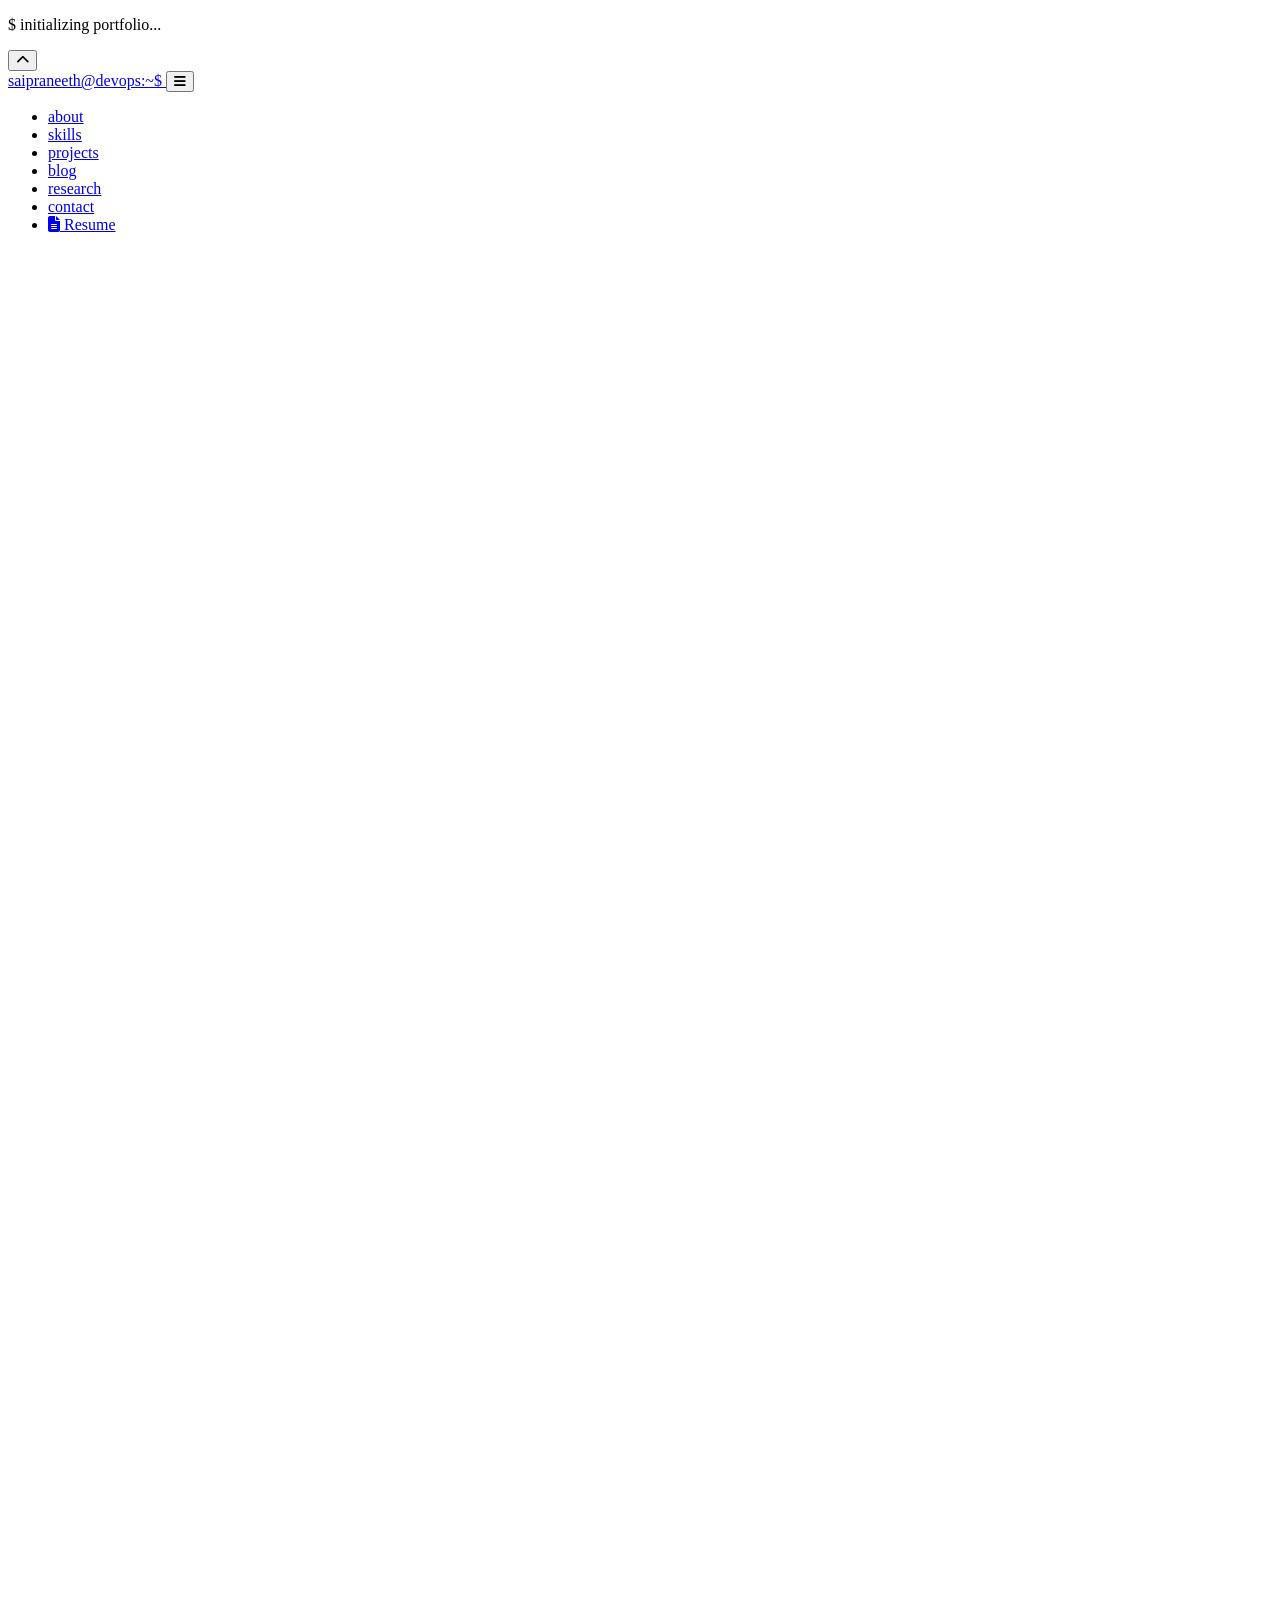
==== index.html @ e26d29f3 "Update resume link in index.html" ====
<!DOCTYPE html>
<html lang="en">
<head>
  <meta charset="UTF-8" />
  <meta name="viewport" content="width=device-width, initial-scale=1" />
  <title>Sai Praneeth Bhattu | DevOps &amp; Cloud Engineer</title>
  <meta name="description" content="Portfolio of Sai Praneeth Bhattu - DevOps Engineer & Cloud Practitioner. AWS, Kubernetes, Jenkins, Docker, Terraform and more." />
  <link rel="canonical" href="https://saipraneethbhattu.me/" />
  <meta property="og:title"       content="Sai Praneeth Bhattu - DevOps &amp; Cloud Engineer" />
  <meta property="og:description" content="CI/CD pipelines, cloud-native infrastructure, AWS, Kubernetes, Terraform and more." />
  <meta property="og:type"        content="website" />
  <meta property="og:url"         content="https://saipraneethbhattu.me/" />
  <script type="application/ld+json">
  {"@context":"https://schema.org","@type":"Person","name":"Sai Praneeth Bhattu","jobTitle":"DevOps & Cloud Engineer","url":"https://saipraneethbhattu.me/","sameAs":["https://github.com/Bhattu-Sai-Praneeth","https://www.linkedin.com/in/saipraneethbhattu","https://saipraneethbhattu.hashnode.dev/"]}
  </script>
  <link href="https://fonts.googleapis.com/css2?family=JetBrains+Mono:wght@300;400;500;700&family=Outfit:wght@300;400;500;600;700&display=swap" rel="stylesheet" />
  <link rel="stylesheet" href="https://cdnjs.cloudflare.com/ajax/libs/font-awesome/6.5.2/css/all.min.css" crossorigin="anonymous" />
  <link href="https://unpkg.com/aos@2.3.1/dist/aos.css" rel="stylesheet" />
  <link rel="stylesheet" href="styles.css" />
  <link rel="icon" type="image/x-icon" href="favicon.ico" />
</head>
<body>

  <div id="cursor-glow"></div>

  <div id="preloader" aria-hidden="true">
    <p class="pre-logo">$ initializing portfolio...</p>
    <div class="pre-bar"></div>
  </div>

  <button id="backToTop" aria-label="Back to top"><i class="fa-solid fa-chevron-up"></i></button>

  <!-- ═══════════════ NAV ═══════════════ -->
  <nav class="nav" id="navbar">
    <a href="#home" class="brand">
      <span class="brand-dot"></span>saipraneeth@devops:~$
    </a>
    <button class="nav-toggle" id="navToggle" aria-label="Toggle menu">
      <i class="fa-solid fa-bars"></i>
    </button>
    <ul class="nav-links" id="navLinks">
      <li><a href="#about"    class="nav-link">about</a></li>
      <li><a href="#skills"   class="nav-link">skills</a></li>
      <li><a href="#projects" class="nav-link">projects</a></li>
      <li><a href="#blog"     class="nav-link">blog</a></li>
      <li><a href="#research" class="nav-link">research</a></li>
      <li><a href="#contact"  class="nav-link">contact</a></li>
      <li>
        <a class="btn btn-nav"
           href="https://bhattu-sai-praneeth.github.io/Sai-Praneeth-Bhattu-Portfolio/Sai%20Praneeth%20Resume.pdf"
           target="_blank" rel="noopener">
          <i class="fa-solid fa-file-lines"></i> Resume
        </a>
      </li>
    </ul>
  </nav>

  <!-- ═══════════════ HERO ═══════════════ -->
  <header class="hero" id="home">
    <div class="hero-content" data-aos="fade-up">
      <p class="hero-eyebrow">whoami - DevOps &amp; Cloud Engineer</p>
      <h1 class="hero-name">Sai Praneeth<br><span>Bhattu</span></h1>
      <p class="hero-role"><span id="typedRole"></span><span class="cursor">|</span></p>
      <p class="hero-desc">
        Technology enthusiast focused on building resilient CI/CD pipelines, containerized
        infrastructure, and cloud-native solutions on AWS. Bridging development and operations
        through automation, security, and observability.
      </p>
      <div class="hero-cta">
        <a class="btn btn-primary" href="#projects"><i class="fa-solid fa-diagram-project"></i> View Projects</a>
        <a class="btn btn-outline" href="https://github.com/Bhattu-Sai-Praneeth" target="_blank" rel="noopener"><i class="fa-brands fa-github"></i> GitHub</a>
        <a class="btn btn-outline" href="https://www.linkedin.com/in/saipraneethbhattu" target="_blank" rel="noopener"><i class="fa-brands fa-linkedin"></i> LinkedIn</a>
        <a class="btn btn-ghost"   href="https://saipraneethbhattu.hashnode.dev/" target="_blank" rel="noopener"><i class="fa-solid fa-rss"></i> Blog</a>
        <a class="btn btn-ghost"   href="https://bhattu-sai-praneeth.github.io/Portfolio/Sai%20Praneeth%20Resume.pdf" target="_blank" rel="noopener"><i class="fa-solid fa-file-pdf"></i> View CV</a>
      </div>
      <div class="hero-stats">
        <div class="stat"><div class="stat-num">20+</div><div class="stat-label">DevOps Tools</div></div>
        <div class="stat"><div class="stat-num">10+</div><div class="stat-label">AWS Services</div></div>
        <div class="stat"><div class="stat-num">6+</div><div class="stat-label">Projects</div></div>
        <div class="stat"><div class="stat-num">1</div><div class="stat-label">Research Paper</div></div>
      </div>
    </div>

    <!-- Pipeline Visual -->
    <div class="hero-pipeline" data-aos="fade-left" data-aos-delay="400">
      <div class="pipe-stage"><div class="pipe-dot green"></div><div class="pipe-info"><div class="pipe-name">Code &amp; Build</div><div class="pipe-status">Git push → Maven build</div></div><span class="pipe-check"><i class="fa-solid fa-check"></i></span></div>
      <div class="pipe-stage"><div class="pipe-dot cyan"></div><div class="pipe-info"><div class="pipe-name">Code Quality</div><div class="pipe-status">SonarQube + OWASP</div></div><span class="pipe-check"><i class="fa-solid fa-check"></i></span></div>
      <div class="pipe-stage"><div class="pipe-dot cyan"></div><div class="pipe-info"><div class="pipe-name">Containerize</div><div class="pipe-status">Docker build + Trivy scan</div></div><span class="pipe-check"><i class="fa-solid fa-check"></i></span></div>
      <div class="pipe-stage"><div class="pipe-dot orange"></div><div class="pipe-info"><div class="pipe-name">Artifact Registry</div><div class="pipe-status">Nexus Repository</div></div><span class="pipe-check"><i class="fa-solid fa-check"></i></span></div>
      <div class="pipe-stage"><div class="pipe-dot yellow"></div><div class="pipe-info"><div class="pipe-name">Deploy</div><div class="pipe-status">Kubernetes + ArgoCD</div></div><span class="pipe-check"><i class="fa-solid fa-check"></i></span></div>
      <div class="pipe-stage"><div class="pipe-dot blue"></div><div class="pipe-info"><div class="pipe-name">Monitor</div><div class="pipe-status">Prometheus + Grafana</div></div><span class="pipe-check"><i class="fa-solid fa-check"></i></span></div>
    </div>
  </header>

  <main>

    <!-- ═══════════════ ABOUT ═══════════════ -->
    <section id="about" class="section">
      <div class="container">
        <p class="section-label" data-aos="fade-up">about</p>
        <h2 class="section-title" data-aos="fade-up">About Me</h2>
        <div class="terminal-block" data-aos="fade-up">
          <div class="term-line"><span class="prompt">$ </span><span class="cmd">cat about.txt</span></div>
          <div class="term-line">&nbsp;</div>
          <div class="term-line"><span class="out">Name    :</span> Sai Praneeth Bhattu</div>
          <div class="term-line"><span class="out">Location:</span> Usa, Michigan</div>
          <div class="term-line"><span class="out">Focus   :</span> CI/CD Pipelines · Container Orchestration · IaC · Cloud Architecture</div>
          <div class="term-line">&nbsp;</div>
          <div class="term-line"><span class="comment"># Passionate about automating everything from code to deployment,</span></div>
          <div class="term-line"><span class="comment"># securing pipelines with DevSecOps practices, and building</span></div>
          <div class="term-line"><span class="comment"># scalable cloud-native infrastructure on AWS.</span></div>
        </div>
        <div class="about-grid">
          <article class="about-card" data-aos="fade-right" data-aos-delay="100">
            <div class="card-icon"><i class="fa-solid fa-graduation-cap"></i></div>
            <h3>Education</h3>
            <ul>
              <li><strong>University of Michigan</strong> - Masters in CIS, 2026–2028, GPA 4.0</li>
              <li><strong>CMR Engineering College</strong> - B.Tech CSE (AIML), 2021–2025, CGPA 7.5</li>
\              <li><strong>AECS-2 CBSE</strong> - SSC, 2007–2019, CGPA 7.3</li>
            </ul>
          </article>
          <article class="about-card" data-aos="fade-up" data-aos-delay="200">
            <div class="card-icon"><i class="fa-solid fa-certificate"></i></div>
            <h3>Certifications &amp; Achievements</h3>
            <ul>
              <li>AWS AIML &amp; Cloud Computing Certification</li>
              <li>Web Development Internship - Code Clause</li>
              <li>IIT Bombay: Computer Fundamentals &amp; C Programming</li>
              <li>Udemy: Web Dev Bootcamp &amp; Python Bootcamp</li>
              <li>TCS iON Career Edge - Young Professional</li>
              <li>Research Paper at ICCACIT 2025</li>
            </ul>
          </article>
          <article class="about-card" data-aos="fade-left" data-aos-delay="300">
            <div class="card-icon"><i class="fa-solid fa-cloud"></i></div>
            <h3>Areas of Expertise</h3>
            <ul>
              <li>CI/CD Pipeline Design &amp; Implementation</li>
              <li>Container Orchestration (Docker, Kubernetes)</li>
              <li>Infrastructure as Code (Terraform, Ansible)</li>
              <li>AWS Cloud Services &amp; Architecture</li>
              <li>Monitoring &amp; Observability (Prometheus, Grafana)</li>
            </ul>
          </article>
        </div>
      </div>
    </section>

    <!-- ═══════════════ SKILLS ═══════════════ -->
    <section id="skills" class="section skills-section-bg">
      <div class="container">
        <p class="section-label" data-aos="fade-up">skills</p>
        <h2 class="section-title" data-aos="fade-up">Skills &amp; Tools</h2>
        <div class="skills-section">

          <!-- DevOps & CI/CD -->
          <div class="skill-group" data-aos="fade-up">
            <p class="skill-group-title">DevOps &amp; CI/CD Tools</p>
            <div class="skills-grid">
              <span class="skill-badge">
                <img class="skill-logo" src="https://cdn.jsdelivr.net/gh/devicons/devicon@latest/icons/linux/linux-original.svg" alt="Linux" loading="lazy"/>Linux
              </span>
              <span class="skill-badge">
                <img class="skill-logo" src="https://cdn.jsdelivr.net/gh/devicons/devicon@latest/icons/git/git-original.svg" alt="Git" loading="lazy"/>Git
              </span>
              <span class="skill-badge">
                <img class="skill-logo invert-logo" src="https://cdn.jsdelivr.net/gh/devicons/devicon@latest/icons/github/github-original.svg" alt="GitHub" loading="lazy"/>GitHub
              </span>
              <span class="skill-badge">
                <img class="skill-logo" src="https://cdn.jsdelivr.net/gh/devicons/devicon@latest/icons/maven/maven-original.svg" alt="Maven" loading="lazy"/>Maven
              </span>
              <span class="skill-badge">
                <img class="skill-logo" src="https://cdn.jsdelivr.net/gh/devicons/devicon@latest/icons/sonarqube/sonarqube-original.svg" alt="SonarQube" loading="lazy"/>SonarQube
              </span>
              <span class="skill-badge">
                <img class="skill-logo" src="data:image/svg+xml,%3Csvg%20xmlns%3D%22http%3A//www.w3.org/2000/svg%22%20viewBox%3D%220%200%2080%2080%22%3E%3Crect%20width%3D%2280%22%20height%3D%2280%22%20rx%3D%228%22%20fill%3D%22%23F00020%22%20opacity%3D%22.15%22/%3E%3Cpath%20d%3D%22M40%2012%20L64%2024%20L64%2046%20Q64%2062%2040%2070%20Q16%2062%2016%2046%20L16%2024%20Z%22%20fill%3D%22none%22%20stroke%3D%22%23F00020%22%20stroke-width%3D%224%22/%3E%3Ctext%20x%3D%2240%22%20y%3D%2252%22%20text-anchor%3D%22middle%22%20font-size%3D%2226%22%20font-family%3D%22monospace%22%20font-weight%3D%22bold%22%20fill%3D%22%23F00020%22%3EO%3C/text%3E%3C/svg%3E" alt="OWASP" loading="lazy"/>OWASP
              </span>
              <span class="skill-badge">
                <img class="skill-logo" src="https://cdn.jsdelivr.net/gh/devicons/devicon@latest/icons/jenkins/jenkins-original.svg" alt="Jenkins" loading="lazy"/>Jenkins
              </span>
              <span class="skill-badge">
                <img class="skill-logo" src="https://cdn.jsdelivr.net/gh/devicons/devicon@latest/icons/tomcat/tomcat-original.svg" alt="Tomcat" loading="lazy"/>Apache Tomcat
              </span>
              <span class="skill-badge">
                <img class="skill-logo" src="https://cdn.jsdelivr.net/gh/devicons/devicon@latest/icons/ansible/ansible-original.svg" alt="Ansible" loading="lazy"/>Ansible
              </span>
              <span class="skill-badge">
                <img class="skill-logo" src="data:image/svg+xml,%3Csvg%20xmlns%3D%22http%3A//www.w3.org/2000/svg%22%20viewBox%3D%220%200%2080%2080%22%3E%3Crect%20width%3D%2280%22%20height%3D%2280%22%20rx%3D%228%22%20fill%3D%22%2300c8ff%22%20opacity%3D%22.12%22/%3E%3Crect%20x%3D%2218%22%20y%3D%2238%22%20width%3D%2244%22%20height%3D%2226%22%20rx%3D%223%22%20fill%3D%22none%22%20stroke%3D%22%2300c8ff%22%20stroke-width%3D%223.5%22/%3E%3Cpolyline%20points%3D%2218%2C38%2040%2C24%2062%2C38%22%20fill%3D%22none%22%20stroke%3D%22%2300c8ff%22%20stroke-width%3D%223.5%22%20stroke-linejoin%3D%22round%22/%3E%3Cline%20x1%3D%2240%22%20y1%3D%2224%22%20x2%3D%2240%22%20y2%3D%2264%22%20stroke%3D%22%2300c8ff%22%20stroke-width%3D%222.5%22/%3E%3Cline%20x1%3D%2218%22%20y1%3D%2251%22%20x2%3D%2262%22%20y2%3D%2251%22%20stroke%3D%22%2300c8ff%22%20stroke-width%3D%222%22/%3E%3C/svg%3E" alt="Nexus" loading="lazy" style="filter:brightness(5) saturate(0)"/>Nexus Repository
              </span>
              <span class="skill-badge">
                <img class="skill-logo" src="https://cdn.jsdelivr.net/gh/devicons/devicon@latest/icons/docker/docker-original.svg" alt="Docker" loading="lazy"/>Docker
              </span>
              <span class="skill-badge">
                <img class="skill-logo" src="data:image/svg+xml,%3Csvg%20xmlns%3D%22http%3A//www.w3.org/2000/svg%22%20viewBox%3D%220%200%2080%2080%22%3E%3Crect%20width%3D%2280%22%20height%3D%2280%22%20rx%3D%228%22%20fill%3D%22%231D63ED%22%20opacity%3D%22.15%22/%3E%3Cpath%20d%3D%22M40%2014%20L62%2024%20L62%2044%20Q62%2060%2040%2068%20Q18%2060%2018%2044%20L18%2024%20Z%22%20fill%3D%22none%22%20stroke%3D%22%231D63ED%22%20stroke-width%3D%223.5%22/%3E%3Cline%20x1%3D%2230%22%20y1%3D%2236%22%20x2%3D%2250%22%20y2%3D%2236%22%20stroke%3D%22%231D63ED%22%20stroke-width%3D%222.5%22/%3E%3Cline%20x1%3D%2230%22%20y1%3D%2243%22%20x2%3D%2250%22%20y2%3D%2243%22%20stroke%3D%22%231D63ED%22%20stroke-width%3D%222.5%22/%3E%3Cline%20x1%3D%2230%22%20y1%3D%2250%22%20x2%3D%2244%22%20y2%3D%2250%22%20stroke%3D%22%231D63ED%22%20stroke-width%3D%222.5%22/%3E%3Ccircle%20cx%3D%2252%22%20cy%3D%2250%22%20r%3D%225%22%20fill%3D%22none%22%20stroke%3D%22%231D63ED%22%20stroke-width%3D%222.5%22/%3E%3Cline%20x1%3D%2256%22%20y1%3D%2254%22%20x2%3D%2262%22%20y2%3D%2260%22%20stroke%3D%22%231D63ED%22%20stroke-width%3D%223%22%20stroke-linecap%3D%22round%22/%3E%3C/svg%3E" alt="Trivy" loading="lazy"/>Trivy
              </span>
              <span class="skill-badge">
                <img class="skill-logo" src="https://cdn.jsdelivr.net/gh/devicons/devicon@latest/icons/kubernetes/kubernetes-plain.svg" alt="Kubernetes" loading="lazy"/>Kubernetes
              </span>
              <span class="skill-badge">
                <img class="skill-logo" src="data:image/svg+xml,%3Csvg%20xmlns%3D%22http%3A//www.w3.org/2000/svg%22%20viewBox%3D%220%200%2080%2080%22%3E%3Crect%20width%3D%2280%22%20height%3D%2280%22%20rx%3D%228%22%20fill%3D%22%23EF7B4D%22%20opacity%3D%22.15%22/%3E%3Ccircle%20cx%3D%2240%22%20cy%3D%2240%22%20r%3D%2212%22%20fill%3D%22none%22%20stroke%3D%22%23EF7B4D%22%20stroke-width%3D%223.5%22/%3E%3Ccircle%20cx%3D%2240%22%20cy%3D%2240%22%20r%3D%224%22%20fill%3D%22%23EF7B4D%22/%3E%3Cline%20x1%3D%2240%22%20y1%3D%2218%22%20x2%3D%2240%22%20y2%3D%2228%22%20stroke%3D%22%23EF7B4D%22%20stroke-width%3D%223%22%20stroke-linecap%3D%22round%22/%3E%3Cline%20x1%3D%2240%22%20y1%3D%2252%22%20x2%3D%2240%22%20y2%3D%2262%22%20stroke%3D%22%23EF7B4D%22%20stroke-width%3D%223%22%20stroke-linecap%3D%22round%22/%3E%3Cline%20x1%3D%2218%22%20y1%3D%2240%22%20x2%3D%2228%22%20y2%3D%2240%22%20stroke%3D%22%23EF7B4D%22%20stroke-width%3D%223%22%20stroke-linecap%3D%22round%22/%3E%3Cline%20x1%3D%2252%22%20y1%3D%2240%22%20x2%3D%2262%22%20y2%3D%2240%22%20stroke%3D%22%23EF7B4D%22%20stroke-width%3D%223%22%20stroke-linecap%3D%22round%22/%3E%3Cline%20x1%3D%2225%22%20y1%3D%2225%22%20x2%3D%2232%22%20y2%3D%2232%22%20stroke%3D%22%23EF7B4D%22%20stroke-width%3D%222.5%22%20stroke-linecap%3D%22round%22/%3E%3Cline%20x1%3D%2248%22%20y1%3D%2248%22%20x2%3D%2255%22%20y2%3D%2255%22%20stroke%3D%22%23EF7B4D%22%20stroke-width%3D%222.5%22%20stroke-linecap%3D%22round%22/%3E%3Cline%20x1%3D%2255%22%20y1%3D%2225%22%20x2%3D%2248%22%20y2%3D%2232%22%20stroke%3D%22%23EF7B4D%22%20stroke-width%3D%222.5%22%20stroke-linecap%3D%22round%22/%3E%3Cline%20x1%3D%2232%22%20y1%3D%2248%22%20x2%3D%2225%22%20y2%3D%2255%22%20stroke%3D%22%23EF7B4D%22%20stroke-width%3D%222.5%22%20stroke-linecap%3D%22round%22/%3E%3C/svg%3E" alt="ArgoCD" loading="lazy"/>ArgoCD
              </span>
              <span class="skill-badge">
                <img class="skill-logo" src="https://cdn.jsdelivr.net/gh/devicons/devicon@latest/icons/grafana/grafana-original.svg" alt="Grafana" loading="lazy"/>Grafana
              </span>
              <span class="skill-badge">
                <img class="skill-logo" src="https://cdn.jsdelivr.net/gh/devicons/devicon@latest/icons/prometheus/prometheus-original.svg" alt="Prometheus" loading="lazy"/>Prometheus
              </span>
              <span class="skill-badge">
                <img class="skill-logo" src="https://cdn.jsdelivr.net/gh/devicons/devicon@latest/icons/terraform/terraform-original.svg" alt="Terraform" loading="lazy"/>Terraform
              </span>
              <span class="skill-badge">
                <img class="skill-logo" src="https://cdn.jsdelivr.net/gh/devicons/devicon@latest/icons/helm/helm-original.svg" alt="Helm" loading="lazy"/>Helm
              </span>
              <span class="skill-badge">
                <img class="skill-logo" src="https://cdn.jsdelivr.net/gh/devicons/devicon@latest/icons/jira/jira-original.svg" alt="Jira" loading="lazy"/>Jira
              </span>
              <span class="skill-badge">
                <img class="skill-logo" src="https://cdn.jsdelivr.net/gh/devicons/devicon@latest/icons/trello/trello-plain.svg" alt="Trello" loading="lazy"/>Trello
              </span>
              <span class="skill-badge">
                <img class="skill-logo" src="data:image/svg+xml,%3Csvg%20xmlns%3D%22http%3A//www.w3.org/2000/svg%22%20viewBox%3D%220%200%2080%2080%22%3E%3Crect%20width%3D%2280%22%20height%3D%2280%22%20rx%3D%228%22%20fill%3D%22%230078D4%22%20opacity%3D%22.15%22/%3E%3Ccircle%20cx%3D%2240%22%20cy%3D%2238%22%20r%3D%2216%22%20fill%3D%22none%22%20stroke%3D%22%230078D4%22%20stroke-width%3D%224%22%20stroke-dasharray%3D%226%2C4%22/%3E%3Crect%20x%3D%2233%22%20y%3D%2238%22%20width%3D%2214%22%20height%3D%2212%22%20rx%3D%223%22%20fill%3D%22%230078D4%22%20opacity%3D%22.8%22/%3E%3Cpath%20d%3D%22M35%2038%20Q35%2030%2040%2030%20Q45%2030%2045%2038%22%20fill%3D%22none%22%20stroke%3D%22%230078D4%22%20stroke-width%3D%223%22/%3E%3Ccircle%20cx%3D%2240%22%20cy%3D%2244%22%20r%3D%222%22%20fill%3D%22%23fff%22%20opacity%3D%22.9%22/%3E%3C/svg%3E" alt="DevSecOps" loading="lazy"/>DevSecOps
              </span>
            </div>
          </div>

          <!-- AWS Cloud -->
          <div class="skill-group" data-aos="fade-up" data-aos-delay="100">
            <p class="skill-group-title">AWS Cloud Services</p>
            <div class="skills-grid">

              <span class="skill-badge aws"><span class="aws-icon-wrap"><svg class="aws-svg" viewBox="0 0 80 80" xmlns="http://www.w3.org/2000/svg"><rect width="80" height="80" rx="8" fill="#FF9900" opacity=".15"/><text x="40" y="27" text-anchor="middle" font-size="11" font-family="monospace" font-weight="bold" fill="#FF9900">EC2</text><rect x="20" y="33" width="40" height="27" rx="4" fill="none" stroke="#FF9900" stroke-width="3"/><rect x="28" y="41" width="10" height="8" rx="2" fill="#FF9900"/><rect x="42" y="41" width="10" height="8" rx="2" fill="#FF9900"/></svg></span>EC2</span>

              <span class="skill-badge aws"><span class="aws-icon-wrap"><svg class="aws-svg" viewBox="0 0 80 80" xmlns="http://www.w3.org/2000/svg"><rect width="80" height="80" rx="8" fill="#FF9900" opacity=".15"/><text x="40" y="27" text-anchor="middle" font-size="11" font-family="monospace" font-weight="bold" fill="#FF9900">S3</text><circle cx="40" cy="50" r="14" fill="none" stroke="#FF9900" stroke-width="3"/><ellipse cx="40" cy="50" rx="7" ry="14" fill="none" stroke="#FF9900" stroke-width="2"/><line x1="26" y1="50" x2="54" y2="50" stroke="#FF9900" stroke-width="2"/></svg></span>S3</span>

              <span class="skill-badge aws"><span class="aws-icon-wrap"><svg class="aws-svg" viewBox="0 0 80 80" xmlns="http://www.w3.org/2000/svg"><rect width="80" height="80" rx="8" fill="#FF9900" opacity=".15"/><text x="40" y="27" text-anchor="middle" font-size="13" font-family="monospace" font-weight="bold" fill="#FF9900">&#955;</text><polygon points="40,32 55,57 25,57" fill="none" stroke="#FF9900" stroke-width="3" stroke-linejoin="round"/><line x1="33" y1="46" x2="47" y2="46" stroke="#FF9900" stroke-width="2"/></svg></span>Lambda</span>

              <span class="skill-badge aws"><span class="aws-icon-wrap"><svg class="aws-svg" viewBox="0 0 80 80" xmlns="http://www.w3.org/2000/svg"><rect width="80" height="80" rx="8" fill="#FF9900" opacity=".15"/><text x="40" y="27" text-anchor="middle" font-size="11" font-family="monospace" font-weight="bold" fill="#FF9900">VPC</text><rect x="16" y="33" width="48" height="30" rx="4" fill="none" stroke="#FF9900" stroke-width="3" stroke-dasharray="5,3"/><rect x="24" y="41" width="13" height="13" rx="3" fill="#FF9900" opacity=".6"/><rect x="43" y="41" width="13" height="13" rx="3" fill="#FF9900" opacity=".6"/></svg></span>VPC</span>

              <span class="skill-badge aws"><span class="aws-icon-wrap"><svg class="aws-svg" viewBox="0 0 80 80" xmlns="http://www.w3.org/2000/svg"><rect width="80" height="80" rx="8" fill="#FF9900" opacity=".15"/><text x="40" y="27" text-anchor="middle" font-size="11" font-family="monospace" font-weight="bold" fill="#FF9900">IAM</text><circle cx="40" cy="40" r="10" fill="none" stroke="#FF9900" stroke-width="3"/><path d="M22 63 Q40 51 58 63" fill="none" stroke="#FF9900" stroke-width="3" stroke-linecap="round"/></svg></span>IAM</span>

              <span class="skill-badge aws"><span class="aws-icon-wrap"><svg class="aws-svg" viewBox="0 0 80 80" xmlns="http://www.w3.org/2000/svg"><rect width="80" height="80" rx="8" fill="#FF9900" opacity=".15"/><text x="40" y="27" text-anchor="middle" font-size="11" font-family="monospace" font-weight="bold" fill="#FF9900">ELB</text><line x1="15" y1="50" x2="30" y2="50" stroke="#FF9900" stroke-width="3"/><rect x="30" y="41" width="20" height="18" rx="4" fill="#FF9900" opacity=".7"/><line x1="50" y1="43" x2="65" y2="37" stroke="#FF9900" stroke-width="2.5"/><line x1="50" y1="50" x2="65" y2="50" stroke="#FF9900" stroke-width="2.5"/><line x1="50" y1="57" x2="65" y2="63" stroke="#FF9900" stroke-width="2.5"/></svg></span>ELB</span>

              <span class="skill-badge aws"><span class="aws-icon-wrap"><svg class="aws-svg" viewBox="0 0 80 80" xmlns="http://www.w3.org/2000/svg"><rect width="80" height="80" rx="8" fill="#FF9900" opacity=".15"/><text x="40" y="26" text-anchor="middle" font-size="9" font-family="monospace" font-weight="bold" fill="#FF9900">CDN</text><circle cx="40" cy="50" r="16" fill="none" stroke="#FF9900" stroke-width="3"/><line x1="24" y1="50" x2="56" y2="50" stroke="#FF9900" stroke-width="2"/><line x1="40" y1="34" x2="40" y2="66" stroke="#FF9900" stroke-width="2"/><path d="M28 42 Q40 36 52 42" fill="none" stroke="#FF9900" stroke-width="2"/><path d="M28 58 Q40 64 52 58" fill="none" stroke="#FF9900" stroke-width="2"/></svg></span>CloudFront</span>

              <span class="skill-badge aws"><span class="aws-icon-wrap"><svg class="aws-svg" viewBox="0 0 80 80" xmlns="http://www.w3.org/2000/svg"><rect width="80" height="80" rx="8" fill="#FF9900" opacity=".15"/><text x="40" y="26" text-anchor="middle" font-size="9" font-family="monospace" font-weight="bold" fill="#FF9900">DNS</text><circle cx="40" cy="50" r="16" fill="none" stroke="#FF9900" stroke-width="3"/><line x1="24" y1="50" x2="56" y2="50" stroke="#FF9900" stroke-width="2"/><line x1="40" y1="34" x2="40" y2="66" stroke="#FF9900" stroke-width="2"/><line x1="27" y1="44" x2="53" y2="44" stroke="#FF9900" stroke-width="1.5"/><line x1="27" y1="56" x2="53" y2="56" stroke="#FF9900" stroke-width="1.5"/></svg></span>Route 53</span>

              <span class="skill-badge aws"><span class="aws-icon-wrap"><svg class="aws-svg" viewBox="0 0 80 80" xmlns="http://www.w3.org/2000/svg"><rect width="80" height="80" rx="8" fill="#FF9900" opacity=".15"/><text x="40" y="26" text-anchor="middle" font-size="9" font-family="monospace" font-weight="bold" fill="#FF9900">CW</text><circle cx="40" cy="50" r="16" fill="none" stroke="#FF9900" stroke-width="3"/><polyline points="28,50 33,44 38,54 43,42 48,52 52,50" fill="none" stroke="#FF9900" stroke-width="2.5" stroke-linecap="round" stroke-linejoin="round"/></svg></span>CloudWatch</span>

              <span class="skill-badge aws"><span class="aws-icon-wrap"><svg class="aws-svg" viewBox="0 0 80 80" xmlns="http://www.w3.org/2000/svg"><rect width="80" height="80" rx="8" fill="#FF9900" opacity=".15"/><text x="40" y="26" text-anchor="middle" font-size="9" font-family="monospace" font-weight="bold" fill="#FF9900">CT</text><rect x="24" y="32" width="32" height="36" rx="3" fill="none" stroke="#FF9900" stroke-width="3"/><line x1="31" y1="42" x2="49" y2="42" stroke="#FF9900" stroke-width="2"/><line x1="31" y1="49" x2="49" y2="49" stroke="#FF9900" stroke-width="2"/><line x1="31" y1="56" x2="42" y2="56" stroke="#FF9900" stroke-width="2"/></svg></span>CloudTrail</span>

              <span class="skill-badge aws"><span class="aws-icon-wrap"><svg class="aws-svg" viewBox="0 0 80 80" xmlns="http://www.w3.org/2000/svg"><rect width="80" height="80" rx="8" fill="#FF9900" opacity=".15"/><text x="40" y="27" text-anchor="middle" font-size="11" font-family="monospace" font-weight="bold" fill="#FF9900">RDS</text><ellipse cx="40" cy="38" rx="18" ry="7" fill="none" stroke="#FF9900" stroke-width="3"/><line x1="22" y1="38" x2="22" y2="52" stroke="#FF9900" stroke-width="3"/><line x1="58" y1="38" x2="58" y2="52" stroke="#FF9900" stroke-width="3"/><ellipse cx="40" cy="52" rx="18" ry="7" fill="none" stroke="#FF9900" stroke-width="3"/></svg></span>RDS</span>

              <span class="skill-badge aws"><span class="aws-icon-wrap"><svg class="aws-svg" viewBox="0 0 80 80" xmlns="http://www.w3.org/2000/svg"><rect width="80" height="80" rx="8" fill="#FF9900" opacity=".15"/><text x="40" y="26" text-anchor="middle" font-size="9" font-family="monospace" font-weight="bold" fill="#FF9900">DDB</text><rect x="22" y="33" width="15" height="15" rx="3" fill="#FF9900" opacity=".8"/><rect x="43" y="33" width="15" height="15" rx="3" fill="#FF9900" opacity=".5"/><rect x="22" y="52" width="15" height="15" rx="3" fill="#FF9900" opacity=".5"/><rect x="43" y="52" width="15" height="15" rx="3" fill="#FF9900" opacity=".8"/></svg></span>DynamoDB</span>

              <span class="skill-badge aws"><span class="aws-icon-wrap"><svg class="aws-svg" viewBox="0 0 80 80" xmlns="http://www.w3.org/2000/svg"><rect width="80" height="80" rx="8" fill="#FF9900" opacity=".15"/><text x="40" y="26" text-anchor="middle" font-size="8.5" font-family="monospace" font-weight="bold" fill="#FF9900">ASG</text><rect x="22" y="34" width="14" height="14" rx="3" fill="#FF9900" opacity=".7"/><rect x="44" y="34" width="14" height="14" rx="3" fill="#FF9900" opacity=".7"/><line x1="18" y1="56" x2="62" y2="56" stroke="#FF9900" stroke-width="2.5"/><polyline points="18,61 13,56 18,51" fill="none" stroke="#FF9900" stroke-width="2.5" stroke-linecap="round"/><polyline points="62,61 67,56 62,51" fill="none" stroke="#FF9900" stroke-width="2.5" stroke-linecap="round"/></svg></span>Auto Scaling</span>

              <span class="skill-badge aws"><span class="aws-icon-wrap"><svg class="aws-svg" viewBox="0 0 80 80" xmlns="http://www.w3.org/2000/svg"><rect width="80" height="80" rx="8" fill="#FF9900" opacity=".15"/><text x="40" y="26" text-anchor="middle" font-size="8.5" font-family="monospace" font-weight="bold" fill="#FF9900">EB</text><rect x="20" y="32" width="40" height="24" rx="4" fill="none" stroke="#FF9900" stroke-width="3"/><polyline points="30,46 37,52 50,38" fill="none" stroke="#FF9900" stroke-width="3" stroke-linecap="round" stroke-linejoin="round"/><circle cx="40" cy="56" r="3" fill="#FF9900"/><line x1="40" y1="59" x2="40" y2="66" stroke="#FF9900" stroke-width="2.5"/><line x1="32" y1="66" x2="48" y2="66" stroke="#FF9900" stroke-width="2.5"/></svg></span>Elastic Beanstalk</span>

              <span class="skill-badge aws"><span class="aws-icon-wrap"><svg class="aws-svg" viewBox="0 0 80 80" xmlns="http://www.w3.org/2000/svg"><rect width="80" height="80" rx="8" fill="#FF9900" opacity=".15"/><text x="40" y="26" text-anchor="middle" font-size="9" font-family="monospace" font-weight="bold" fill="#FF9900">EC</text><rect x="18" y="34" width="44" height="11" rx="4" fill="none" stroke="#FF9900" stroke-width="2.5"/><rect x="18" y="50" width="44" height="11" rx="4" fill="none" stroke="#FF9900" stroke-width="2.5"/><rect x="24" y="38" width="7" height="3" rx="1" fill="#FF9900"/><rect x="35" y="38" width="7" height="3" rx="1" fill="#FF9900"/><rect x="24" y="54" width="7" height="3" rx="1" fill="#FF9900"/><rect x="35" y="54" width="7" height="3" rx="1" fill="#FF9900"/></svg></span>ElastiCache</span>

              <span class="skill-badge aws"><span class="aws-icon-wrap"><svg class="aws-svg" viewBox="0 0 80 80" xmlns="http://www.w3.org/2000/svg"><rect width="80" height="80" rx="8" fill="#FF9900" opacity=".15"/><text x="40" y="26" text-anchor="middle" font-size="8" font-family="monospace" font-weight="bold" fill="#FF9900">INSP</text><circle cx="38" cy="46" r="13" fill="none" stroke="#FF9900" stroke-width="3"/><line x1="48" y1="56" x2="62" y2="70" stroke="#FF9900" stroke-width="4" stroke-linecap="round"/><line x1="38" y1="40" x2="38" y2="52" stroke="#FF9900" stroke-width="3" stroke-linecap="round"/><circle cx="38" cy="56" r="1.5" fill="#FF9900"/></svg></span>AWS Inspector</span>

            </div>
          </div>

          <!-- Languages & Frameworks -->
          <div class="skill-group" data-aos="fade-up" data-aos-delay="200">
            <p class="skill-group-title">Languages &amp; Frameworks</p>
            <div class="skills-grid">
              <span class="skill-badge">
                <img class="skill-logo" src="https://cdn.jsdelivr.net/gh/devicons/devicon@latest/icons/python/python-original.svg" alt="Python" loading="lazy"/>Python
              </span>
              <span class="skill-badge">
                <img class="skill-logo" src="https://cdn.jsdelivr.net/gh/devicons/devicon@latest/icons/javascript/javascript-original.svg" alt="JavaScript" loading="lazy"/>JavaScript
              </span>
              <span class="skill-badge">
                <img class="skill-logo" src="https://cdn.jsdelivr.net/gh/devicons/devicon@latest/icons/cplusplus/cplusplus-original.svg" alt="C++" loading="lazy"/>C / C++
              </span>
              <span class="skill-badge">
                <img class="skill-logo" src="https://cdn.jsdelivr.net/gh/devicons/devicon@latest/icons/html5/html5-original.svg" alt="HTML5" loading="lazy"/>HTML5
              </span>
              <span class="skill-badge">
                <img class="skill-logo" src="https://cdn.jsdelivr.net/gh/devicons/devicon@latest/icons/css3/css3-original.svg" alt="CSS3" loading="lazy"/>CSS3
              </span>
              <span class="skill-badge">
                <img class="skill-logo" src="https://cdn.jsdelivr.net/gh/devicons/devicon@latest/icons/react/react-original.svg" alt="React" loading="lazy"/>React.js
              </span>
              <span class="skill-badge">
                <img class="skill-logo" src="https://cdn.jsdelivr.net/gh/devicons/devicon@latest/icons/bootstrap/bootstrap-original.svg" alt="Bootstrap" loading="lazy"/>Bootstrap
              </span>
              <span class="skill-badge">
                <img class="skill-logo" src="https://cdn.jsdelivr.net/gh/devicons/devicon@latest/icons/tailwindcss/tailwindcss-original.svg" alt="Tailwind" loading="lazy"/>Tailwind CSS
              </span>
            </div>
          </div>

          <!-- Databases & PM -->
          <div class="skill-group" data-aos="fade-up" data-aos-delay="300">
            <p class="skill-group-title">Databases &amp; Project Management</p>
            <div class="skills-grid">
              <span class="skill-badge">
                <img class="skill-logo" src="https://cdn.jsdelivr.net/gh/devicons/devicon@latest/icons/mysql/mysql-original.svg" alt="MySQL" loading="lazy"/>MySQL
              </span>
              <span class="skill-badge">
                <img class="skill-logo" src="https://cdn.jsdelivr.net/gh/devicons/devicon@latest/icons/mongodb/mongodb-original.svg" alt="MongoDB" loading="lazy"/>MongoDB
              </span>
              <span class="skill-badge">
                <img class="skill-logo" src="https://cdn.jsdelivr.net/gh/devicons/devicon@latest/icons/vscode/vscode-original.svg" alt="VS Code" loading="lazy"/>VS Code
              </span>
            </div>
          </div>

        </div>
      </div>
    </section>

    <!-- ═══════════════ PROJECTS ═══════════════ -->
    <section id="projects" class="section">
      <div class="container">
        <p class="section-label" data-aos="fade-up">projects</p>
        <h2 class="section-title" data-aos="fade-up">Projects</h2>
        <div class="projects-grid">

          <article class="project-card" data-aos="fade-up">
            <div class="project-header">
              <div>
                <div class="project-title">End-to-End CI/CD Pipeline</div>
                <div class="project-type">DevOps · Security · Automation</div>
              </div>
              <div class="project-icon"><i class="fa-solid fa-circle-nodes"></i></div>
            </div>
            <div class="project-body">
              <p class="project-desc">Full DevSecOps pipeline from code commit to production. Jenkins orchestration, SonarQube for code quality, OWASP/Trivy for security scanning, Nexus for artifact management, and ArgoCD for GitOps-based Kubernetes deployment.</p>
              <div class="project-tags">
                <span class="tag"><img class="tag-logo" src="https://cdn.jsdelivr.net/gh/devicons/devicon@latest/icons/jenkins/jenkins-original.svg" alt="Jenkins"/>Jenkins</span>
                <span class="tag"><img class="tag-logo" src="https://cdn.jsdelivr.net/gh/devicons/devicon@latest/icons/docker/docker-original.svg" alt="Docker"/>Docker</span>
                <span class="tag"><img class="tag-logo" src="https://cdn.jsdelivr.net/gh/devicons/devicon@latest/icons/kubernetes/kubernetes-plain.svg" alt="Kubernetes"/>Kubernetes</span>
                <span class="tag"><img class="tag-logo" src="https://cdn.jsdelivr.net/gh/devicons/devicon@latest/icons/sonarqube/sonarqube-original.svg" alt="SonarQube"/>SonarQube</span>
                <span class="tag"><img class="tag-logo" src="data:image/svg+xml,%3Csvg%20xmlns%3D%22http%3A//www.w3.org/2000/svg%22%20viewBox%3D%220%200%2080%2080%22%3E%3Crect%20width%3D%2280%22%20height%3D%2280%22%20rx%3D%228%22%20fill%3D%22%23EF7B4D%22%20opacity%3D%22.15%22/%3E%3Ccircle%20cx%3D%2240%22%20cy%3D%2240%22%20r%3D%2212%22%20fill%3D%22none%22%20stroke%3D%22%23EF7B4D%22%20stroke-width%3D%223.5%22/%3E%3Ccircle%20cx%3D%2240%22%20cy%3D%2240%22%20r%3D%224%22%20fill%3D%22%23EF7B4D%22/%3E%3Cline%20x1%3D%2240%22%20y1%3D%2218%22%20x2%3D%2240%22%20y2%3D%2228%22%20stroke%3D%22%23EF7B4D%22%20stroke-width%3D%223%22%20stroke-linecap%3D%22round%22/%3E%3Cline%20x1%3D%2240%22%20y1%3D%2252%22%20x2%3D%2240%22%20y2%3D%2262%22%20stroke%3D%22%23EF7B4D%22%20stroke-width%3D%223%22%20stroke-linecap%3D%22round%22/%3E%3Cline%20x1%3D%2218%22%20y1%3D%2240%22%20x2%3D%2228%22%20y2%3D%2240%22%20stroke%3D%22%23EF7B4D%22%20stroke-width%3D%223%22%20stroke-linecap%3D%22round%22/%3E%3Cline%20x1%3D%2252%22%20y1%3D%2240%22%20x2%3D%2262%22%20y2%3D%2240%22%20stroke%3D%22%23EF7B4D%22%20stroke-width%3D%223%22%20stroke-linecap%3D%22round%22/%3E%3Cline%20x1%3D%2225%22%20y1%3D%2225%22%20x2%3D%2232%22%20y2%3D%2232%22%20stroke%3D%22%23EF7B4D%22%20stroke-width%3D%222.5%22%20stroke-linecap%3D%22round%22/%3E%3Cline%20x1%3D%2248%22%20y1%3D%2248%22%20x2%3D%2255%22%20y2%3D%2255%22%20stroke%3D%22%23EF7B4D%22%20stroke-width%3D%222.5%22%20stroke-linecap%3D%22round%22/%3E%3Cline%20x1%3D%2255%22%20y1%3D%2225%22%20x2%3D%2248%22%20y2%3D%2232%22%20stroke%3D%22%23EF7B4D%22%20stroke-width%3D%222.5%22%20stroke-linecap%3D%22round%22/%3E%3Cline%20x1%3D%2232%22%20y1%3D%2248%22%20x2%3D%2225%22%20y2%3D%2255%22%20stroke%3D%22%23EF7B4D%22%20stroke-width%3D%222.5%22%20stroke-linecap%3D%22round%22/%3E%3C/svg%3E" alt="ArgoCD"/>ArgoCD</span>
                <span class="tag"><img class="tag-logo" src="data:image/svg+xml,%3Csvg%20xmlns%3D%22http%3A//www.w3.org/2000/svg%22%20viewBox%3D%220%200%2080%2080%22%3E%3Crect%20width%3D%2280%22%20height%3D%2280%22%20rx%3D%228%22%20fill%3D%22%231D63ED%22%20opacity%3D%22.15%22/%3E%3Cpath%20d%3D%22M40%2014%20L62%2024%20L62%2044%20Q62%2060%2040%2068%20Q18%2060%2018%2044%20L18%2024%20Z%22%20fill%3D%22none%22%20stroke%3D%22%231D63ED%22%20stroke-width%3D%223.5%22/%3E%3Cline%20x1%3D%2230%22%20y1%3D%2236%22%20x2%3D%2250%22%20y2%3D%2236%22%20stroke%3D%22%231D63ED%22%20stroke-width%3D%222.5%22/%3E%3Cline%20x1%3D%2230%22%20y1%3D%2243%22%20x2%3D%2250%22%20y2%3D%2243%22%20stroke%3D%22%231D63ED%22%20stroke-width%3D%222.5%22/%3E%3Cline%20x1%3D%2230%22%20y1%3D%2250%22%20x2%3D%2244%22%20y2%3D%2250%22%20stroke%3D%22%231D63ED%22%20stroke-width%3D%222.5%22/%3E%3Ccircle%20cx%3D%2252%22%20cy%3D%2250%22%20r%3D%225%22%20fill%3D%22none%22%20stroke%3D%22%231D63ED%22%20stroke-width%3D%222.5%22/%3E%3Cline%20x1%3D%2256%22%20y1%3D%2254%22%20x2%3D%2262%22%20y2%3D%2260%22%20stroke%3D%22%231D63ED%22%20stroke-width%3D%223%22%20stroke-linecap%3D%22round%22/%3E%3C/svg%3E" alt="Trivy"/>Trivy</span>
                <span class="tag"><img class="tag-logo" src="https://cdn.jsdelivr.net/gh/devicons/devicon@latest/icons/maven/maven-original.svg" alt="Maven"/>Maven</span>
              </div>
              <div class="project-links">
                <a class="btn btn-outline" href="https://github.com/Bhattu-Sai-Praneeth" target="_blank" rel="noopener"><i class="fa-brands fa-github"></i> GitHub</a>
              </div>
            </div>
          </article>

          <article class="project-card" data-aos="fade-up" data-aos-delay="100">
            <div class="project-header">
              <div>
                <div class="project-title">AWS Infrastructure with Terraform</div>
                <div class="project-type">Cloud · IaC · Automation</div>
              </div>
              <div class="project-icon orange-icon"><i class="fa-solid fa-cloud"></i></div>
            </div>
            <div class="project-body">
              <p class="project-desc">Provisioned scalable AWS infrastructure using Terraform - VPC, EC2, Auto Scaling Groups, ELB, RDS, and S3 - configured with Ansible playbooks. Monitored with CloudWatch and Prometheus/Grafana stack.</p>
              <div class="project-tags">
                <span class="tag orange-tag"><span class="tag-aws-wrap"><svg class="tag-aws-svg" viewBox="0 0 80 80" xmlns="http://www.w3.org/2000/svg"><rect width="80" height="80" rx="8" fill="#FF9900" opacity=".2"/><text x="40" y="30" text-anchor="middle" font-size="18" font-family="monospace" font-weight="bold" fill="#FF9900">EC2</text><rect x="18" y="38" width="44" height="28" rx="5" fill="none" stroke="#FF9900" stroke-width="7"/><rect x="27" y="48" width="11" height="9" rx="2" fill="#FF9900"/><rect x="42" y="48" width="11" height="9" rx="2" fill="#FF9900"/></svg></span>EC2</span>
                <span class="tag orange-tag"><span class="tag-aws-wrap"><svg class="tag-aws-svg" viewBox="0 0 80 80" xmlns="http://www.w3.org/2000/svg"><rect width="80" height="80" rx="8" fill="#FF9900" opacity=".2"/><circle cx="40" cy="50" r="17" fill="none" stroke="#FF9900" stroke-width="7"/><ellipse cx="40" cy="50" rx="9" ry="17" fill="none" stroke="#FF9900" stroke-width="5"/><line x1="23" y1="50" x2="57" y2="50" stroke="#FF9900" stroke-width="5"/><text x="40" y="28" text-anchor="middle" font-size="16" font-family="monospace" font-weight="bold" fill="#FF9900">S3</text></svg></span>S3</span>
                <span class="tag orange-tag"><img class="tag-logo" src="https://cdn.jsdelivr.net/gh/devicons/devicon@latest/icons/terraform/terraform-original.svg" alt="Terraform"/>Terraform</span>
                <span class="tag orange-tag"><img class="tag-logo" src="https://cdn.jsdelivr.net/gh/devicons/devicon@latest/icons/ansible/ansible-original.svg" alt="Ansible"/>Ansible</span>
                <span class="tag orange-tag"><span class="tag-aws-wrap"><svg class="tag-aws-svg" viewBox="0 0 80 80" xmlns="http://www.w3.org/2000/svg"><rect width="80" height="80" rx="8" fill="#FF9900" opacity=".2"/><circle cx="40" cy="48" r="18" fill="none" stroke="#FF9900" stroke-width="7"/><polyline points="28,48 33,40 38,56 43,38 48,50 52,48" fill="none" stroke="#FF9900" stroke-width="6" stroke-linecap="round" stroke-linejoin="round"/></svg></span>CloudWatch</span>
                <span class="tag orange-tag"><img class="tag-logo" src="https://cdn.jsdelivr.net/gh/devicons/devicon@latest/icons/grafana/grafana-original.svg" alt="Grafana"/>Grafana</span>
              </div>
              <div class="project-links">
                <a class="btn btn-outline" href="https://github.com/Bhattu-Sai-Praneeth" target="_blank" rel="noopener"><i class="fa-brands fa-github"></i> GitHub</a>
              </div>
            </div>
          </article>

          <article class="project-card" data-aos="fade-up" data-aos-delay="200">
            <div class="project-header">
              <div>
                <div class="project-title">Containerized Multi-Tier App</div>
                <div class="project-type">Kubernetes · Helm · Docker</div>
              </div>
              <div class="project-icon"><i class="fa-solid fa-dharmachakra"></i></div>
            </div>
            <div class="project-body">
              <p class="project-desc">Multi-tier web application using Docker Compose locally and Kubernetes with Helm charts in production. Includes ingress controllers, horizontal pod autoscaling, persistent volumes, and a full observability stack.</p>
              <div class="project-tags">
                <span class="tag"><img class="tag-logo" src="https://cdn.jsdelivr.net/gh/devicons/devicon@latest/icons/kubernetes/kubernetes-plain.svg" alt="Kubernetes"/>Kubernetes</span>
                <span class="tag"><img class="tag-logo" src="https://cdn.jsdelivr.net/gh/devicons/devicon@latest/icons/helm/helm-original.svg" alt="Helm"/>Helm</span>
                <span class="tag"><img class="tag-logo" src="https://cdn.jsdelivr.net/gh/devicons/devicon@latest/icons/docker/docker-original.svg" alt="Docker"/>Docker</span>
                <span class="tag"><img class="tag-logo" src="https://cdn.jsdelivr.net/gh/devicons/devicon@latest/icons/prometheus/prometheus-original.svg" alt="Prometheus"/>Prometheus</span>
                <span class="tag"><img class="tag-logo" src="https://cdn.jsdelivr.net/gh/devicons/devicon@latest/icons/grafana/grafana-original.svg" alt="Grafana"/>Grafana</span>
              </div>
              <div class="project-links">
                <a class="btn btn-outline" href="https://github.com/Bhattu-Sai-Praneeth" target="_blank" rel="noopener"><i class="fa-brands fa-github"></i> GitHub</a>
              </div>
            </div>
          </article>

          <article class="project-card" data-aos="fade-up">
            <div class="project-header">
              <div>
                <div class="project-title">Health Elite</div>
                <div class="project-type">Full Stack · Web App</div>
              </div>
              <div class="project-icon"><i class="fa-solid fa-heart-pulse"></i></div>
            </div>
            <div class="project-body">
              <p class="project-desc">Health monitoring web app for tracking diet, consultations, and personalized health plans. Built with modern frontend technologies and deployed to GitHub Pages.</p>
              <div class="project-tags">
                <span class="tag"><img class="tag-logo" src="https://cdn.jsdelivr.net/gh/devicons/devicon@latest/icons/html5/html5-original.svg" alt="HTML5"/>HTML5</span>
                <span class="tag"><img class="tag-logo" src="https://cdn.jsdelivr.net/gh/devicons/devicon@latest/icons/css3/css3-original.svg" alt="CSS3"/>CSS3</span>
                <span class="tag"><img class="tag-logo" src="https://cdn.jsdelivr.net/gh/devicons/devicon@latest/icons/javascript/javascript-original.svg" alt="JS"/>JavaScript</span>
                <span class="tag"><img class="tag-logo invert-logo" src="https://cdn.jsdelivr.net/gh/devicons/devicon@latest/icons/github/github-original.svg" alt="GitHub Pages"/>GitHub Pages</span>
              </div>
              <div class="project-links">
                <a class="btn btn-primary" href="https://bhattu-sai-praneeth.github.io/HealthElite/" target="_blank" rel="noopener"><i class="fa-solid fa-arrow-up-right-from-square"></i> Live</a>
                <a class="btn btn-ghost"   href="https://github.com/Bhattu-Sai-Praneeth" target="_blank" rel="noopener"><i class="fa-brands fa-github"></i> Code</a>
              </div>
            </div>
          </article>

          <article class="project-card" data-aos="fade-up" data-aos-delay="100">
            <div class="project-header">
              <div>
                <div class="project-title">Stock Market Prediction</div>
                <div class="project-type">ML · Python · Streamlit</div>
              </div>
              <div class="project-icon orange-icon"><i class="fa-solid fa-chart-line"></i></div>
            </div>
            <div class="project-body">
              <p class="project-desc">Real-time stock forecasting dashboard using Multi-Filtered LSTM. Interactive visualizations, ML-driven signals, and live data feeds. Published as a research paper at ICCACIT 2025.</p>
              <div class="project-tags">
                <span class="tag"><img class="tag-logo" src="https://cdn.jsdelivr.net/gh/devicons/devicon@latest/icons/python/python-original.svg" alt="Python"/>Python</span>
                <span class="tag"><img class="tag-logo" src="data:image/svg+xml,%3Csvg%20xmlns%3D%22http%3A//www.w3.org/2000/svg%22%20viewBox%3D%220%200%2080%2080%22%3E%3Crect%20width%3D%2280%22%20height%3D%2280%22%20rx%3D%228%22%20fill%3D%22%23FF4B4B%22%20opacity%3D%22.15%22/%3E%3Cpolygon%20points%3D%2240%2C14%2066%2C56%2014%2C56%22%20fill%3D%22%23FF4B4B%22%20opacity%3D%22.25%22%20stroke%3D%22%23FF4B4B%22%20stroke-width%3D%223%22%20stroke-linejoin%3D%22round%22/%3E%3Cpolygon%20points%3D%2240%2C28%2058%2C58%2022%2C58%22%20fill%3D%22%23FF4B4B%22%20opacity%3D%22.5%22%20stroke%3D%22%23FF4B4B%22%20stroke-width%3D%222%22%20stroke-linejoin%3D%22round%22/%3E%3C/svg%3E" alt="Streamlit"/>Streamlit</span>
                <span class="tag"><img class="tag-logo" src="data:image/svg+xml,%3Csvg%20xmlns%3D%22http%3A//www.w3.org/2000/svg%22%20viewBox%3D%220%200%2080%2080%22%3E%3Crect%20width%3D%2280%22%20height%3D%2280%22%20rx%3D%228%22%20fill%3D%22%23F7931E%22%20opacity%3D%22.15%22/%3E%3Ccircle%20cx%3D%2228%22%20cy%3D%2240%22%20r%3D%2210%22%20fill%3D%22none%22%20stroke%3D%22%23F7931E%22%20stroke-width%3D%223%22/%3E%3Ccircle%20cx%3D%2252%22%20cy%3D%2240%22%20r%3D%2210%22%20fill%3D%22none%22%20stroke%3D%22%23F7931E%22%20stroke-width%3D%223%22/%3E%3Cline%20x1%3D%2238%22%20y1%3D%2240%22%20x2%3D%2242%22%20y2%3D%2240%22%20stroke%3D%22%23F7931E%22%20stroke-width%3D%223%22/%3E%3Cpolyline%20points%3D%2218%2C55%2028%2C30%2040%2C55%2052%2C30%2062%2C55%22%20fill%3D%22none%22%20stroke%3D%22%23F7931E%22%20stroke-width%3D%222.5%22%20stroke-linecap%3D%22round%22%20stroke-linejoin%3D%22round%22/%3E%3C/svg%3E" alt="ML"/>ML / LSTM</span>
              </div>
              <div class="project-links">
                <a class="btn btn-primary" href="https://stockmarketforecaster.streamlit.app/" target="_blank" rel="noopener"><i class="fa-solid fa-arrow-up-right-from-square"></i> Live</a>
                <a class="btn btn-ghost"   href="https://github.com/Bhattu-Sai-Praneeth" target="_blank" rel="noopener"><i class="fa-brands fa-github"></i> Code</a>
              </div>
            </div>
          </article>

          <article class="project-card" data-aos="fade-up" data-aos-delay="200">
            <div class="project-header">
              <div>
                <div class="project-title">Web Language Translator</div>
                <div class="project-type">API Integration · JavaScript</div>
              </div>
              <div class="project-icon"><i class="fa-solid fa-language"></i></div>
            </div>
            <div class="project-body">
              <p class="project-desc">Instant multilingual text translator powered by the MyMemory API with copy-to-clipboard and text-to-speech features. Clean responsive UI deployed on Vercel.</p>
              <div class="project-tags">
                <span class="tag"><img class="tag-logo" src="https://cdn.jsdelivr.net/gh/devicons/devicon@latest/icons/javascript/javascript-original.svg" alt="JavaScript"/>JavaScript</span>
                <span class="tag"><img class="tag-logo" src="data:image/svg+xml,%3Csvg%20xmlns%3D%22http%3A//www.w3.org/2000/svg%22%20viewBox%3D%220%200%2080%2080%22%3E%3Crect%20width%3D%2280%22%20height%3D%2280%22%20rx%3D%228%22%20fill%3D%22%23ffffff%22%20opacity%3D%22.08%22/%3E%3Cpolygon%20points%3D%2240%2C20%2066%2C60%2014%2C60%22%20fill%3D%22%23ffffff%22/%3E%3C/svg%3E" alt="Vercel"/>Vercel</span>
                <span class="tag"><img class="tag-logo" src="https://cdn.jsdelivr.net/gh/devicons/devicon@latest/icons/css3/css3-original.svg" alt="CSS3"/>CSS3</span>
              </div>
              <div class="project-links">
                <a class="btn btn-primary" href="https://web-lang-translator-s6wn.vercel.app/" target="_blank" rel="noopener"><i class="fa-solid fa-arrow-up-right-from-square"></i> Live</a>
                <a class="btn btn-ghost"   href="https://github.com/Bhattu-Sai-Praneeth" target="_blank" rel="noopener"><i class="fa-brands fa-github"></i> Code</a>
              </div>
            </div>
          </article>

        </div>
      </div>
    </section>

    <!-- ═══════════════ BLOG ═══════════════ -->
    <section id="blog" class="section" style="padding-top:0">
      <div class="container">
        <p class="section-label" data-aos="fade-up">blog</p>
        <h2 class="section-title" data-aos="fade-up">Blog</h2>
        <div class="blog-strip" data-aos="fade-up">
          <div class="blog-strip-left">
            <div class="blog-icon">
              <img src="data:image/svg+xml,%3Csvg%20xmlns%3D%22http%3A//www.w3.org/2000/svg%22%20viewBox%3D%220%200%2080%2080%22%3E%3Crect%20width%3D%2280%22%20height%3D%2280%22%20rx%3D%228%22%20fill%3D%22%232962FF%22%20opacity%3D%22.15%22/%3E%3Cpolygon%20points%3D%2240%2C14%2060%2C26%2060%2C54%2040%2C66%2020%2C54%2020%2C26%22%20fill%3D%22none%22%20stroke%3D%22%232962FF%22%20stroke-width%3D%224%22/%3E%3Ctext%20x%3D%2240%22%20y%3D%2250%22%20text-anchor%3D%22middle%22%20font-size%3D%2228%22%20font-family%3D%22monospace%22%20font-weight%3D%22bold%22%20fill%3D%22%232962FF%22%3E%23%3C/text%3E%3C/svg%3E" alt="Hashnode" style="width:28px;height:28px"/>
            </div>
            <div>
              <div class="blog-title">hashnode.dev/saipraneethbhattu</div>
              <div class="blog-sub">DevOps walkthroughs, cloud architecture notes, CI/CD tutorials and hands-on AWS guides</div>
            </div>
          </div>
          <a class="btn btn-outline" href="https://saipraneethbhattu.hashnode.dev/" target="_blank" rel="noopener">
            <i class="fa-solid fa-arrow-up-right-from-square"></i> Read Blog
          </a>
        </div>
      </div>
    </section>

    <!-- ═══════════════ RESEARCH ═══════════════ -->
    <section id="research" class="section" style="padding-top:20px">
      <div class="container">
        <p class="section-label" data-aos="fade-up">research</p>
        <h2 class="section-title" data-aos="fade-up">Publications</h2>
        <div class="pub-grid">
          <article class="pub-card" data-aos="fade-right">
            <img class="pub-img" loading="lazy" src="1752462748236.jpeg" alt="Conference certificate"/>
            <div class="pub-content">
              <div class="pub-badge"><i class="fa-solid fa-file-lines"></i></div>
              <div class="pub-meta">ICCACIT 2025 - Advancements in Computational Intelligence Technologies</div>
              <h3 class="pub-title">Stock Market Prediction using Multi-Filtered LSTM Approach</h3>
              <p class="pub-desc">Proposes a multi-filtered LSTM model combining technical indicators with deep learning for more accurate and noise-resilient stock market predictions.</p>
              <div class="pub-links">
                <a class="btn btn-primary" href="UN-C Paper.pdf" target="_blank"><i class="fa-solid fa-file-pdf"></i> View Paper</a>
                <a class="btn btn-outline" href="1752462748236.jpeg" target="_blank"><i class="fa-solid fa-certificate"></i> Certificate</a>
              </div>
            </div>
          </article>
          <article class="pub-card placeholder" data-aos="fade-left">
            <div class="pub-content pub-content-center">
              <div class="upcoming-icon"><i class="fa-solid fa-clock"></i></div>
              <h3 class="pub-title">Upcoming Research</h3>
              <p class="pub-desc">Paper in progress. Stay tuned for updates.</p>
              <a class="btn btn-ghost" href="#contact">Notify Me</a>
            </div>
          </article>
        </div>
      </div>
    </section>

    <!-- ═══════════════ CONTACT ═══════════════ -->
    <section id="contact" class="section">
      <div class="container">
        <p class="section-label" data-aos="fade-up">contact</p>
        <h2 class="section-title" data-aos="fade-up">Get In Touch</h2>
        <div class="contact-grid">
          <div class="contact-info">
            <div class="contact-item" data-aos="fade-right">
              <i class="fa-solid fa-envelope"></i>
              <div><span>Email</span><a href="mailto:saipraneeth.bhattu@gmail.com">saipraneeth.bhattu@gmail.com</a></div>
            </div>
            <div class="contact-item" data-aos="fade-right" data-aos-delay="200">
              <i class="fa-solid fa-location-dot"></i>
              <div><span>Location</span><p>Usa, Michigan</p></div>
            </div>
            <div class="contact-socials" data-aos="fade-right" data-aos-delay="300">
              <a class="social-btn" href="https://github.com/Bhattu-Sai-Praneeth" target="_blank" rel="noopener">
                <img src="https://cdn.jsdelivr.net/gh/devicons/devicon@latest/icons/github/github-original.svg" alt="GitHub" class="social-logo invert-logo"/> GitHub
              </a>
              <a class="social-btn" href="https://www.linkedin.com/in/saipraneethbhattu" target="_blank" rel="noopener">
                <img src="https://cdn.jsdelivr.net/gh/devicons/devicon@latest/icons/linkedin/linkedin-original.svg" alt="LinkedIn" class="social-logo"/> LinkedIn
              </a>
              <a class="social-btn" href="https://saipraneethbhattu.hashnode.dev/" target="_blank" rel="noopener">
                <img src="data:image/svg+xml,%3Csvg%20xmlns%3D%22http%3A//www.w3.org/2000/svg%22%20viewBox%3D%220%200%2080%2080%22%3E%3Crect%20width%3D%2280%22%20height%3D%2280%22%20rx%3D%228%22%20fill%3D%22%232962FF%22%20opacity%3D%22.15%22/%3E%3Cpolygon%20points%3D%2240%2C14%2060%2C26%2060%2C54%2040%2C66%2020%2C54%2020%2C26%22%20fill%3D%22none%22%20stroke%3D%22%232962FF%22%20stroke-width%3D%224%22/%3E%3Ctext%20x%3D%2240%22%20y%3D%2250%22%20text-anchor%3D%22middle%22%20font-size%3D%2228%22%20font-family%3D%22monospace%22%20font-weight%3D%22bold%22%20fill%3D%22%232962FF%22%3E%23%3C/text%3E%3C/svg%3E" alt="Hashnode" class="social-logo"/> Blog
              </a>
            </div>
          </div>

          <form class="contact-form" id="contactForm" data-aos="fade-left" novalidate>
            <label><span>// NAME</span><input type="text" name="name" placeholder="Your name" required/></label>
            <label><span>// EMAIL</span><input type="email" name="email" placeholder="you@example.com" required/></label>
            <label><span>// MESSAGE</span><textarea name="message" rows="5" placeholder="How can I help?" required></textarea></label>
            <div class="form-actions">
              <button class="btn btn-primary" type="submit"><i class="fa-solid fa-paper-plane"></i> Send Message</button>
              <button class="btn btn-ghost" type="reset">Clear</button>
            </div>
            <p class="form-note">Your message will be sent directly to my inbox.</p>
          </form>
        </div>
      </div>
    </section>

  </main>

  <!-- ═══════════════ FOOTER ═══════════════ -->
  <footer class="site-footer">
    <div class="container footer-inner">
      <div class="footer-socials">
        <a href="https://github.com/Bhattu-Sai-Praneeth"         target="_blank" rel="noopener" aria-label="GitHub"><i class="fa-brands fa-github"></i></a>
        <a href="https://www.linkedin.com/in/saipraneethbhattu/" target="_blank" rel="noopener" aria-label="LinkedIn"><i class="fa-brands fa-linkedin"></i></a>
        <a href="https://saipraneethbhattu.hashnode.dev/"         target="_blank" rel="noopener" aria-label="Blog"><i class="fa-solid fa-rss"></i></a>
        <a href="mailto:saipraneeth.bhattu@gmail.com" aria-label="Email"><i class="fa-solid fa-envelope"></i></a>
      </div>
    </div>
  </footer>

  <script src="https://unpkg.com/aos@2.3.1/dist/aos.js"></script>
  <script src="script.js"></script>
</body>
</html>
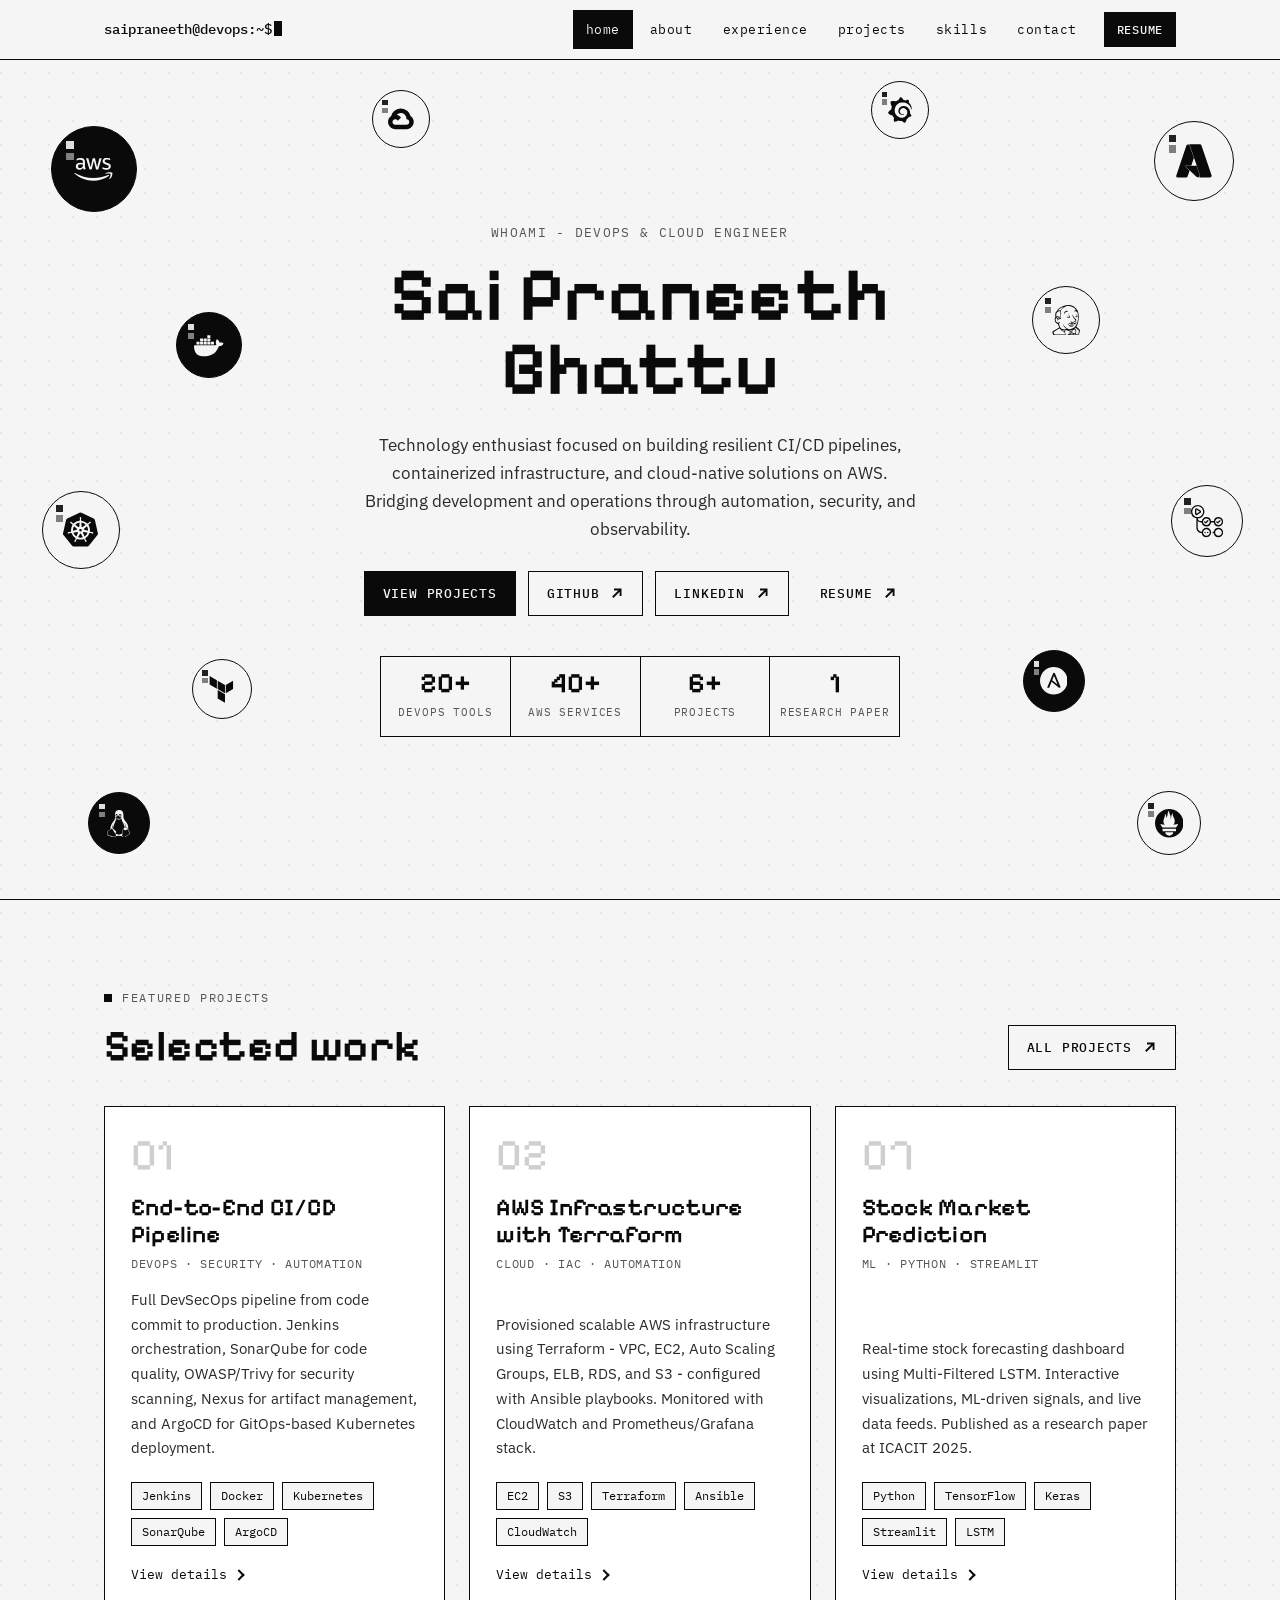
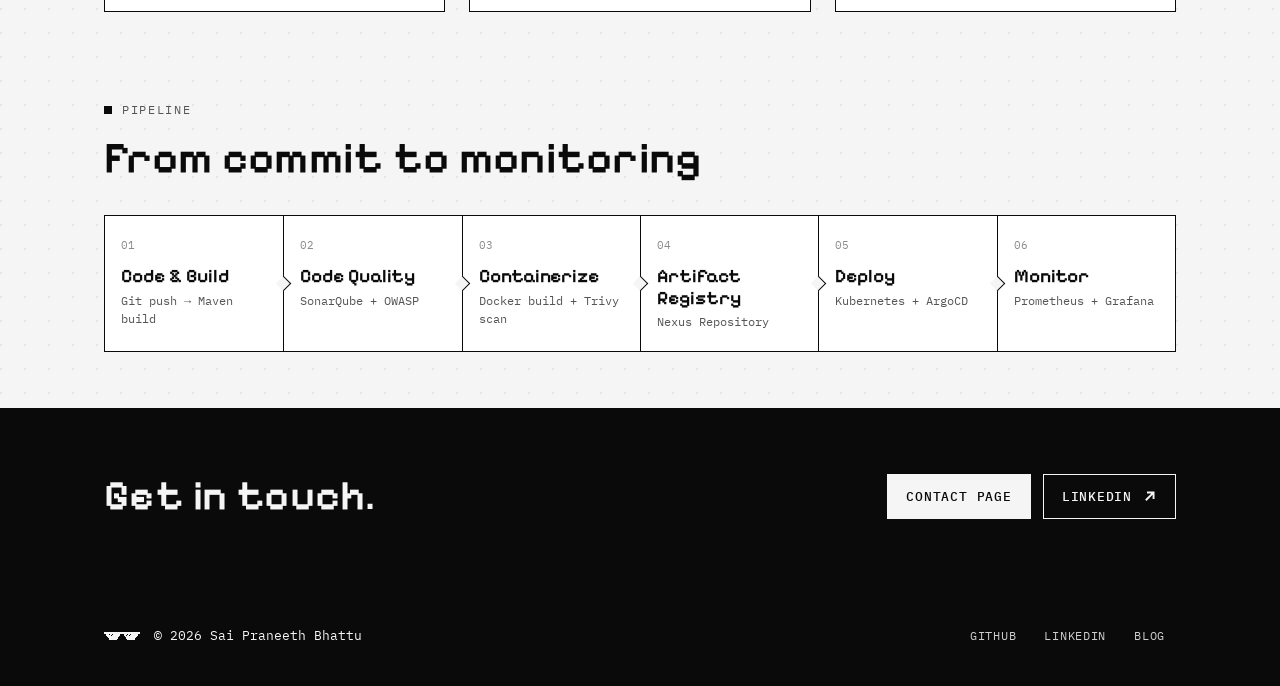
==== commit 97859748: "Add files via upload" ====
--- a/index.html
+++ b/index.html
@@ -1,580 +1,144 @@
 <!DOCTYPE html>
 <html lang="en">
 <head>
-  <meta charset="UTF-8" />
-  <meta name="viewport" content="width=device-width, initial-scale=1" />
-  <title>Sai Praneeth Bhattu | DevOps &amp; Cloud Engineer</title>
-  <meta name="description" content="Portfolio of Sai Praneeth Bhattu - DevOps Engineer & Cloud Practitioner. AWS, Kubernetes, Jenkins, Docker, Terraform and more." />
-  <link rel="canonical" href="https://saipraneethbhattu.me/" />
-  <meta property="og:title"       content="Sai Praneeth Bhattu - DevOps &amp; Cloud Engineer" />
-  <meta property="og:description" content="CI/CD pipelines, cloud-native infrastructure, AWS, Kubernetes, Terraform and more." />
-  <meta property="og:type"        content="website" />
-  <meta property="og:url"         content="https://saipraneethbhattu.me/" />
-  <script type="application/ld+json">
-  {"@context":"https://schema.org","@type":"Person","name":"Sai Praneeth Bhattu","jobTitle":"DevOps & Cloud Engineer","url":"https://saipraneethbhattu.me/","sameAs":["https://github.com/Bhattu-Sai-Praneeth","https://www.linkedin.com/in/saipraneethbhattu","https://saipraneethbhattu.hashnode.dev/"]}
-  </script>
-  <link href="https://fonts.googleapis.com/css2?family=JetBrains+Mono:wght@300;400;500;700&family=Outfit:wght@300;400;500;600;700&display=swap" rel="stylesheet" />
-  <link rel="stylesheet" href="https://cdnjs.cloudflare.com/ajax/libs/font-awesome/6.5.2/css/all.min.css" crossorigin="anonymous" />
-  <link href="https://unpkg.com/aos@2.3.1/dist/aos.css" rel="stylesheet" />
-  <link rel="stylesheet" href="styles.css" />
-  <link rel="icon" type="image/x-icon" href="favicon.ico" />
+<meta charset="UTF-8">
+<meta name="viewport" content="width=device-width, initial-scale=1">
+<title>Sai Praneeth Bhattu | DevOps &amp; Cloud Engineer</title>
+<meta name="description" content="Portfolio of Sai Praneeth Bhattu - DevOps Engineer &amp; Cloud Practitioner. AWS, Kubernetes, Jenkins, Docker, Terraform and more.">
+<meta name="theme-color" content="#0a0a0a">
+<link rel="canonical" href="https://saipraneethbhattu.me/">
+<meta property="og:title" content="Sai Praneeth Bhattu | DevOps &amp; Cloud Engineer">
+<meta property="og:description" content="Portfolio of Sai Praneeth Bhattu - DevOps Engineer &amp; Cloud Practitioner. AWS, Kubernetes, Jenkins, Docker, Terraform and more.">
+<meta property="og:type" content="website">
+<meta property="og:url" content="https://saipraneethbhattu.me/">
+<link rel="icon" href="favicon.svg" type="image/svg+xml">
+<link rel="icon" href="favicon.ico" sizes="any">
+<link rel="preload" href="assets/fonts/pixelify-sans-latin-600-normal.woff2" as="font" type="font/woff2" crossorigin>
+<link rel="stylesheet" href="assets/css/style.css">
+<script type="application/ld+json">{"@context": "https://schema.org", "@type": "Person", "name": "Sai Praneeth Bhattu", "jobTitle": "DevOps & Cloud Engineer", "url": "https://saipraneethbhattu.me/", "sameAs": ["https://github.com/Bhattu-Sai-Praneeth", "https://www.linkedin.com/in/saipraneethbhattu", "https://saipraneethbhattu.hashnode.dev/"]}</script>
 </head>
 <body>
+<a class="skip" href="#main">Skip to content</a>
+<header class="nav">
+  <div class="wrap">
+    <a class="brand" href="index.html" aria-label="Sai Praneeth Bhattu - home">
+    <span class="who">saipraneeth@devops:~$<i class="caret"></i></span>
+    </a>
+    <button class="nav-toggle" id="navToggle" aria-expanded="false" aria-controls="navLinks"><span class="bars"><i></i></span><span class="t">MENU</span></button>
+    <nav class="nav-links" id="navLinks" aria-label="Primary">
+      <a class="nav-link" href="index.html" aria-current="page">home</a><a class="nav-link" href="about.html">about</a><a class="nav-link" href="experience.html">experience</a><a class="nav-link" href="projects.html">projects</a><a class="nav-link" href="skills.html">skills</a><a class="nav-link" href="contact.html">contact</a>
+      <a class="btn btn--solid btn--sm" href="Sai%20Praneeth%20Resume.pdf" target="_blank" rel="noopener">Resume</a>
+    </nav>
+  </div>
+</header>
+<main id="main">
+<section class="hero" aria-labelledby="name">
+  <div class="bubbles" aria-label="DevOps and cloud technologies">
+      <div class="bubble is-solid" style="--x:7%;--y:13%;--s:86px;--mx:9%;--my:62px;--ms:52px;--d:9s;--dl:-2s;--fx:8px;--fy:14px"><a class="orb" href="skills.html" aria-label="AWS - see skills"><svg viewBox="0 0 128 128" aria-hidden="true" ><path d="M108.59 26.148c-1.852 0-3.622.211-5.305.715-1.684.504-3.117 1.223-4.379 2.188a10.829 10.829 0 0 0-3.031 3.453c-.757 1.348-1.137 2.906-1.137 4.676 0 2.187.716 4.25 2.106 6.105 1.386 1.895 3.66 3.324 6.734 4.293l6.106 1.895c2.062.675 3.496 1.391 4.254 2.191.757.801 1.136 1.765 1.136 2.945 0 1.726-.758 3.074-2.191 4-1.43.925-3.492 1.391-6.145 1.391-1.687 0-3.328-.168-5.011-.504a23.102 23.102 0 0 1-4.633-1.476c-.421-.168-.801-.336-1.051-.418a2.357 2.357 0 0 0-.758-.13c-.634 0-.969.423-.969 1.305v2.149a2.919 2.919 0 0 0 .254 1.18c.168.38.629.8 1.305 1.18 1.094.628 2.734 1.179 4.84 1.683 2.105.504 4.297.758 6.484.758 2.15 0 4.129-.297 6.024-.883 1.808-.551 3.367-1.309 4.672-2.36 1.304-1.01 2.316-2.273 3.074-3.707.714-1.429 1.094-3.07 1.094-4.882 0-2.188-.633-4.168-1.938-5.895-1.304-1.727-3.491-3.074-6.523-4.043l-5.98-1.895c-2.23-.713-3.79-1.516-4.634-2.316-.84-.797-1.261-1.808-1.261-2.988 0-1.726.671-2.95 1.98-3.746 1.305-.801 3.199-1.18 5.598-1.18 2.988 0 5.683.547 8.086 1.64.714.337 1.261.508 1.597.508.633 0 .969-.463.969-1.347v-1.98c0-.59-.125-1.051-.379-1.391-.25-.378-.672-.715-1.262-1.051-.422-.254-1.011-.504-1.77-.758a32.528 32.528 0 0 0-2.398-.676c-.886-.168-1.769-.336-2.738-.46a21.347 21.347 0 0 0-2.82-.169zm-86.822.082c-2.316 0-4.508.254-6.57.801-2.063.505-3.831 1.137-5.303 1.895-.59.297-.97.59-1.18.883-.211.296-.293.8-.293 1.476v2.063c0 .882.293 1.304.883 1.304.168 0 .378-.043.674-.125.293-.086.796-.254 1.472-.547a33.416 33.416 0 0 1 4.547-1.433A19.176 19.176 0 0 1 20.547 32c3.242 0 5.513.633 6.863 1.938 1.304 1.303 1.98 3.534 1.98 6.734v3.074c-1.683-.379-3.283-.715-4.843-.926-1.558-.21-3.031-.336-4.461-.336-4.34 0-7.75 1.094-10.316 3.286-2.571 2.187-3.832 5.093-3.832 8.671 0 3.368 1.05 6.063 3.113 8.086 2.066 2.02 4.887 3.032 8.422 3.032 4.97 0 9.097-1.938 12.379-5.813a34.153 34.153 0 0 0 1.304 2.484 13.28 13.28 0 0 0 1.516 1.98c.422.38.844.59 1.266.59.334 0 .714-.128 1.093-.378l2.653-1.77c.546-.42.8-.843.8-1.261a1.86 1.86 0 0 0-.293-.97 22.469 22.469 0 0 1-1.347-3.03c-.297-.925-.465-2.19-.465-3.75h-.086V40c0-4.633-1.176-8.086-3.492-10.36-2.36-2.273-6.025-3.41-11.033-3.41zm19.58 1.012c-.676 0-1.012.379-1.012 1.051 0 .297.129.844.379 1.687l9.894 32.547c.254.8.547 1.387.887 1.641.336.297.84.422 1.598.422h3.62c.759 0 1.347-.125 1.684-.422.34-.293.591-.84.801-1.684l6.485-27.117 6.527 27.16c.168.84.46 1.387.8 1.684.337.292.883.422 1.684.422h3.621c.715 0 1.262-.167 1.598-.422.34-.253.633-.8.887-1.64L90.949 30.02c.168-.46.25-.797.293-1.051.043-.254.086-.466.086-.676 0-.715-.379-1.05-1.055-1.05H86.36c-.757 0-1.308.166-1.644.421-.293.25-.59.8-.84 1.64L76.59 57.517l-6.653-28.211c-.166-.8-.464-1.39-.8-1.64-.336-.298-.884-.423-1.684-.423h-3.367c-.758 0-1.348.167-1.688.422-.335.25-.588.8-.796 1.64l-6.57 27.876-7.075-27.875c-.25-.8-.504-1.39-.84-1.64-.297-.298-.844-.423-1.644-.423h-4.125zM21.64 47.496a31.816 31.816 0 0 1 3.96.25 34.401 34.401 0 0 1 3.872.719v1.765c0 1.435-.168 2.653-.422 3.665-.25 1.01-.758 1.895-1.43 2.695-1.137 1.262-2.484 2.187-4 2.695-1.516.504-2.949.758-4.336.758-1.937 0-3.41-.508-4.422-1.559-1.054-1.01-1.558-2.484-1.558-4.464 0-2.106.675-3.704 2.062-4.84 1.391-1.137 3.454-1.684 6.274-1.684zM118 73.348c-4.432.063-9.664 1.052-13.621 3.832-1.223.883-1.012 2.062.336 1.894 4.508-.547 14.44-1.726 16.21.547 1.77 2.23-1.976 11.62-3.663 15.79-.504 1.26.59 1.769 1.726.8 7.41-6.231 9.348-19.242 7.832-21.137-.757-.925-4.388-1.79-8.82-1.726zM1.63 75.859c-.926.116-1.347 1.236-.368 2.121 16.508 14.902 38.359 23.872 62.613 23.872 17.305 0 37.43-5.43 51.281-15.66 2.273-1.689.298-4.254-2.02-3.204-15.533 6.57-32.421 9.77-47.788 9.77-22.778 0-44.8-6.273-62.653-16.633-.39-.231-.755-.304-1.064-.266z"/></svg></a><span class="tip" aria-hidden="true">AWS</span></div>
+      <div class="bubble" style="--x:93%;--y:12%;--s:80px;--mx:90%;--my:58px;--ms:50px;--d:10s;--dl:-5s;--fx:6px;--fy:12px"><a class="orb" href="skills.html" aria-label="Azure - see skills"><svg viewBox="0 0 128 128" aria-hidden="true" ><path d="M43.983 4.653a5.911 5.911 0 015.6 4.022l35.91 106.396a5.911 5.911 0 01-5.603 7.802h41.38a5.917 5.917 0 004.8-2.465 5.909 5.909 0 00.798-5.34L90.961 8.672a5.91 5.91 0 00-5.602-4.022zm-1.336.478a5.92 5.92 0 00-5.61 4.029L1.132 115.55a5.91 5.91 0 005.6 7.8h28.893c1.239 0 2.446-.41 3.452-1.113a5.923 5.923 0 002.157-2.916l7.019-20.71-13.411-12.857c-.246-.273-1.353-2.274-.369-4.002 1.108-1.659 2.955-1.659 2.955-1.659h17.285l9.074-26.145L48.274 8.321c-.042-.205-.914-1.365-2.281-2.28-1.37-.915-3.345-.909-3.345-.909zm-4.88 75.74a2.724 2.724 0 00-1.86 4.718l37.83 35.31c1.101 1.03 2.502 1.631 4.007 1.631 0 0 1.282.068 2.055-.033 1.817-.273 3.525-1.768 4.09-2.39 1.457-1.939.794-4.95.794-4.95l-11.45-34.28z"/></svg></a><span class="tip" aria-hidden="true">Azure</span></div>
+      <div class="bubble" style="--x:31%;--y:7%;--s:58px;--mx:50%;--my:50px;--ms:46px;--d:7.5s;--dl:-1s;--fx:7px;--fy:10px"><a class="orb" href="skills.html" aria-label="GCP - see skills"><svg viewBox="0 0 24 24" aria-hidden="true" ><path d="M12.19 2.38a9.344 9.344 0 0 0-9.234 6.893c.053-.02-.055.013 0 0-3.875 2.551-3.922 8.11-.247 10.941l.006-.007-.007.03a6.717 6.717 0 0 0 4.077 1.356h5.173l.03.03h5.192c6.687.053 9.376-8.605 3.835-12.35a9.365 9.365 0 0 0-2.821-4.552l-.043.043.006-.05A9.344 9.344 0 0 0 12.19 2.38zm-.358 4.146c1.244-.04 2.518.368 3.486 1.15a5.186 5.186 0 0 1 1.862 4.078v.518c3.53-.07 3.53 5.262 0 5.193h-5.193l-.008.009v-.04H6.785a2.59 2.59 0 0 1-1.067-.23h.001a2.597 2.597 0 1 1 3.437-3.437l3.013-3.012A6.747 6.747 0 0 0 8.11 8.24c.018-.01.04-.026.054-.023a5.186 5.186 0 0 1 3.67-1.69z"/></svg></a><span class="tip" aria-hidden="true">GCP</span></div>
+      <div class="bubble is-solid" style="--x:16%;--y:34%;--s:66px;--mx:30%;--my:104px;--ms:50px;--d:8.5s;--dl:-4s;--fx:6px;--fy:12px"><a class="orb" href="skills.html" aria-label="Docker - see skills"><svg viewBox="0 0 24 24" aria-hidden="true" ><path d="M13.983 11.078h2.119a.186.186 0 00.186-.185V9.006a.186.186 0 00-.186-.186h-2.119a.185.185 0 00-.185.185v1.888c0 .102.083.185.185.185m-2.954-5.43h2.118a.186.186 0 00.186-.186V3.574a.186.186 0 00-.186-.185h-2.118a.185.185 0 00-.185.185v1.888c0 .102.082.185.185.185m0 2.716h2.118a.187.187 0 00.186-.186V6.29a.186.186 0 00-.186-.185h-2.118a.185.185 0 00-.185.185v1.887c0 .102.082.185.185.186m-2.93 0h2.12a.186.186 0 00.184-.186V6.29a.185.185 0 00-.185-.185H8.1a.185.185 0 00-.185.185v1.887c0 .102.083.185.185.186m-2.964 0h2.119a.186.186 0 00.185-.186V6.29a.185.185 0 00-.185-.185H5.136a.186.186 0 00-.186.185v1.887c0 .102.084.185.186.186m5.893 2.715h2.118a.186.186 0 00.186-.185V9.006a.186.186 0 00-.186-.186h-2.118a.185.185 0 00-.185.185v1.888c0 .102.082.185.185.185m-2.93 0h2.12a.185.185 0 00.184-.185V9.006a.185.185 0 00-.184-.186h-2.12a.185.185 0 00-.184.185v1.888c0 .102.083.185.185.185m-2.964 0h2.119a.185.185 0 00.185-.185V9.006a.185.185 0 00-.184-.186h-2.12a.186.186 0 00-.186.186v1.887c0 .102.084.185.186.185m-2.92 0h2.12a.185.185 0 00.184-.185V9.006a.185.185 0 00-.184-.186h-2.12a.185.185 0 00-.184.185v1.888c0 .102.082.185.185.185M23.763 9.89c-.065-.051-.672-.51-1.954-.51-.338.001-.676.03-1.01.087-.248-1.7-1.653-2.53-1.716-2.566l-.344-.199-.226.327c-.284.438-.49.922-.612 1.43-.23.97-.09 1.882.403 2.661-.595.332-1.55.413-1.744.42H.751a.751.751 0 00-.75.748 11.376 11.376 0 00.692 4.062c.545 1.428 1.355 2.48 2.41 3.124 1.18.723 3.1 1.137 5.275 1.137.983.003 1.963-.086 2.93-.266a12.248 12.248 0 003.823-1.389c.98-.567 1.86-1.288 2.61-2.136 1.252-1.418 1.998-2.997 2.553-4.4h.221c1.372 0 2.215-.549 2.68-1.009.309-.293.55-.65.707-1.046l.098-.288Z"/></svg></a><span class="tip" aria-hidden="true">Docker</span></div>
+      <div class="bubble" style="--x:6%;--y:56%;--s:78px;--mx:70%;--my:106px;--ms:52px;--d:9.5s;--dl:-7s;--fx:8px;--fy:12px"><a class="orb" href="skills.html" aria-label="Kubernetes - see skills"><svg viewBox="0 0 24 24" aria-hidden="true" ><path d="M10.204 14.35l.007.01-.999 2.413a5.171 5.171 0 0 1-2.075-2.597l2.578-.437.004.005a.44.44 0 0 1 .484.606zm-.833-2.129a.44.44 0 0 0 .173-.756l.002-.011L7.585 9.7a5.143 5.143 0 0 0-.73 3.255l2.514-.725.002-.009zm1.145-1.98a.44.44 0 0 0 .699-.337l.01-.005.15-2.62a5.144 5.144 0 0 0-3.01 1.442l2.147 1.523.004-.002zm.76 2.75l.723.349.722-.347.18-.78-.5-.623h-.804l-.5.623.179.779zm1.5-3.095a.44.44 0 0 0 .7.336l.008.003 2.134-1.513a5.188 5.188 0 0 0-2.992-1.442l.148 2.615.002.001zm10.876 5.97l-5.773 7.181a1.6 1.6 0 0 1-1.248.594l-9.261.003a1.6 1.6 0 0 1-1.247-.596l-5.776-7.18a1.583 1.583 0 0 1-.307-1.34L2.1 5.573c.108-.47.425-.864.863-1.073L11.305.513a1.606 1.606 0 0 1 1.385 0l8.345 3.985c.438.209.755.604.863 1.073l2.062 8.955c.108.47-.005.963-.308 1.34zm-3.289-2.057c-.042-.01-.103-.026-.145-.034-.174-.033-.315-.025-.479-.038-.35-.037-.638-.067-.895-.148-.105-.04-.18-.165-.216-.216l-.201-.059a6.45 6.45 0 0 0-.105-2.332 6.465 6.465 0 0 0-.936-2.163c.052-.047.15-.133.177-.159.008-.09.001-.183.094-.282.197-.185.444-.338.743-.522.142-.084.273-.137.415-.242.032-.024.076-.062.11-.089.24-.191.295-.52.123-.736-.172-.216-.506-.236-.745-.045-.034.027-.08.062-.111.088-.134.116-.217.23-.33.35-.246.25-.45.458-.673.609-.097.056-.239.037-.303.033l-.19.135a6.545 6.545 0 0 0-4.146-2.003l-.012-.223c-.065-.062-.143-.115-.163-.25-.022-.268.015-.557.057-.905.023-.163.061-.298.068-.475.001-.04-.001-.099-.001-.142 0-.306-.224-.555-.5-.555-.275 0-.499.249-.499.555l.001.014c0 .041-.002.092 0 .128.006.177.044.312.067.475.042.348.078.637.056.906a.545.545 0 0 1-.162.258l-.012.211a6.424 6.424 0 0 0-4.166 2.003 8.373 8.373 0 0 1-.18-.128c-.09.012-.18.04-.297-.029-.223-.15-.427-.358-.673-.608-.113-.12-.195-.234-.329-.349-.03-.026-.077-.062-.111-.088a.594.594 0 0 0-.348-.132.481.481 0 0 0-.398.176c-.172.216-.117.546.123.737l.007.005.104.083c.142.105.272.159.414.242.299.185.546.338.743.522.076.082.09.226.1.288l.16.143a6.462 6.462 0 0 0-1.02 4.506l-.208.06c-.055.072-.133.184-.215.217-.257.081-.546.11-.895.147-.164.014-.305.006-.48.039-.037.007-.09.02-.133.03l-.004.002-.007.002c-.295.071-.484.342-.423.608.061.267.349.429.645.365l.007-.001.01-.003.129-.029c.17-.046.294-.113.448-.172.33-.118.604-.217.87-.256.112-.009.23.069.288.101l.217-.037a6.5 6.5 0 0 0 2.88 3.596l-.09.218c.033.084.069.199.044.282-.097.252-.263.517-.452.813-.091.136-.185.242-.268.399-.02.037-.045.095-.064.134-.128.275-.034.591.213.71.248.12.556-.007.69-.282v-.002c.02-.039.046-.09.062-.127.07-.162.094-.301.144-.458.132-.332.205-.68.387-.897.05-.06.13-.082.215-.105l.113-.205a6.453 6.453 0 0 0 4.609.012l.106.192c.086.028.18.042.256.155.136.232.229.507.342.84.05.156.074.295.145.457.016.037.043.09.062.129.133.276.442.402.69.282.247-.118.341-.435.213-.71-.02-.039-.045-.096-.065-.134-.083-.156-.177-.261-.268-.398-.19-.296-.346-.541-.443-.793-.04-.13.007-.21.038-.294-.018-.022-.059-.144-.083-.202a6.499 6.499 0 0 0 2.88-3.622c.064.01.176.03.213.038.075-.05.144-.114.28-.104.266.039.54.138.87.256.154.06.277.128.448.173.036.01.088.019.13.028l.009.003.007.001c.297.064.584-.098.645-.365.06-.266-.128-.537-.423-.608zM16.4 9.701l-1.95 1.746v.005a.44.44 0 0 0 .173.757l.003.01 2.526.728a5.199 5.199 0 0 0-.108-1.674A5.208 5.208 0 0 0 16.4 9.7zm-4.013 5.325a.437.437 0 0 0-.404-.232.44.44 0 0 0-.372.233h-.002l-1.268 2.292a5.164 5.164 0 0 0 3.326.003l-1.27-2.296h-.01zm1.888-1.293a.44.44 0 0 0-.27.036.44.44 0 0 0-.214.572l-.003.004 1.01 2.438a5.15 5.15 0 0 0 2.081-2.615l-2.6-.44-.004.005z"/></svg></a><span class="tip" aria-hidden="true">Kubernetes</span></div>
+      <div class="bubble" style="--x:17%;--y:75%;--s:60px;--mx:12%;--my:calc(100% - 112px);--ms:48px;--d:7s;--dl:-3s;--fx:6px;--fy:10px"><a class="orb" href="skills.html" aria-label="Terraform - see skills"><svg viewBox="0 0 24 24" aria-hidden="true" ><path d="M1.44 0v7.575l6.561 3.79V3.787zm21.12 4.227l-6.561 3.791v7.574l6.56-3.787zM8.72 4.23v7.575l6.561 3.787V8.018zm0 8.405v7.575L15.28 24v-7.578z"/></svg></a><span class="tip" aria-hidden="true">Terraform</span></div>
+      <div class="bubble is-solid" style="--x:9%;--y:91%;--s:62px;--mx:50%;--my:calc(100% - 60px);--ms:46px;--d:8s;--dl:-6s;--fx:7px;--fy:12px"><a class="orb" href="skills.html" aria-label="Linux - see skills"><svg viewBox="0 0 24 24" aria-hidden="true" ><path d="M12.504 0c-.155 0-.315.008-.48.021-4.226.333-3.105 4.807-3.17 6.298-.076 1.092-.3 1.953-1.05 3.02-.885 1.051-2.127 2.75-2.716 4.521-.278.832-.41 1.684-.287 2.489a.424.424 0 00-.11.135c-.26.268-.45.6-.663.839-.199.199-.485.267-.797.4-.313.136-.658.269-.864.68-.09.189-.136.394-.132.602 0 .199.027.4.055.536.058.399.116.728.04.97-.249.68-.28 1.145-.106 1.484.174.334.535.47.94.601.81.2 1.91.135 2.774.6.926.466 1.866.67 2.616.47.526-.116.97-.464 1.208-.946.587-.003 1.23-.269 2.26-.334.699-.058 1.574.267 2.577.2.025.134.063.198.114.333l.003.003c.391.778 1.113 1.132 1.884 1.071.771-.06 1.592-.536 2.257-1.306.631-.765 1.683-1.084 2.378-1.503.348-.199.629-.469.649-.853.023-.4-.2-.811-.714-1.376v-.097l-.003-.003c-.17-.2-.25-.535-.338-.926-.085-.401-.182-.786-.492-1.046h-.003c-.059-.054-.123-.067-.188-.135a.357.357 0 00-.19-.064c.431-1.278.264-2.55-.173-3.694-.533-1.41-1.465-2.638-2.175-3.483-.796-1.005-1.576-1.957-1.56-3.368.026-2.152.236-6.133-3.544-6.139zm.529 3.405h.013c.213 0 .396.062.584.198.19.135.33.332.438.533.105.259.158.459.166.724 0-.02.006-.04.006-.06v.105a.086.086 0 01-.004-.021l-.004-.024a1.807 1.807 0 01-.15.706.953.953 0 01-.213.335.71.71 0 00-.088-.042c-.104-.045-.198-.064-.284-.133a1.312 1.312 0 00-.22-.066c.05-.06.146-.133.183-.198.053-.128.082-.264.088-.402v-.02a1.21 1.21 0 00-.061-.4c-.045-.134-.101-.2-.183-.333-.084-.066-.167-.132-.267-.132h-.016c-.093 0-.176.03-.262.132a.8.8 0 00-.205.334 1.18 1.18 0 00-.09.4v.019c.002.089.008.179.02.267-.193-.067-.438-.135-.607-.202a1.635 1.635 0 01-.018-.2v-.02a1.772 1.772 0 01.15-.768c.082-.22.232-.406.43-.533a.985.985 0 01.594-.2zm-2.962.059h.036c.142 0 .27.048.399.135.146.129.264.288.344.465.09.199.14.4.153.667v.004c.007.134.006.2-.002.266v.08c-.03.007-.056.018-.083.024-.152.055-.274.135-.393.2.012-.09.013-.18.003-.267v-.015c-.012-.133-.04-.2-.082-.333a.613.613 0 00-.166-.267.248.248 0 00-.183-.064h-.021c-.071.006-.13.04-.186.132a.552.552 0 00-.12.27.944.944 0 00-.023.33v.015c.012.135.037.2.08.334.046.134.098.2.166.268.01.009.02.018.034.024-.07.057-.117.07-.176.136a.304.304 0 01-.131.068 2.62 2.62 0 01-.275-.402 1.772 1.772 0 01-.155-.667 1.759 1.759 0 01.08-.668 1.43 1.43 0 01.283-.535c.128-.133.26-.2.418-.2zm1.37 1.706c.332 0 .733.065 1.216.399.293.2.523.269 1.052.468h.003c.255.136.405.266.478.399v-.131a.571.571 0 01.016.47c-.123.31-.516.643-1.063.842v.002c-.268.135-.501.333-.775.465-.276.135-.588.292-1.012.267a1.139 1.139 0 01-.448-.067 3.566 3.566 0 01-.322-.198c-.195-.135-.363-.332-.612-.465v-.005h-.005c-.4-.246-.616-.512-.686-.71-.07-.268-.005-.47.193-.6.224-.135.38-.271.483-.336.104-.074.143-.102.176-.131h.002v-.003c.169-.202.436-.47.839-.601.139-.036.294-.065.466-.065zm2.8 2.142c.358 1.417 1.196 3.475 1.735 4.473.286.534.855 1.659 1.102 3.024.156-.005.33.018.513.064.646-1.671-.546-3.467-1.089-3.966-.22-.2-.232-.335-.123-.335.59.534 1.365 1.572 1.646 2.757.13.535.16 1.104.021 1.67.067.028.135.06.205.067 1.032.534 1.413.938 1.23 1.537v-.043c-.06-.003-.12 0-.18 0h-.016c.151-.467-.182-.825-1.065-1.224-.915-.4-1.646-.336-1.77.465-.008.043-.013.066-.018.135-.068.023-.139.053-.209.064-.43.268-.662.669-.793 1.187-.13.533-.17 1.156-.205 1.869v.003c-.02.334-.17.838-.319 1.35-1.5 1.072-3.58 1.538-5.348.334a2.645 2.645 0 00-.402-.533 1.45 1.45 0 00-.275-.333c.182 0 .338-.03.465-.067a.615.615 0 00.314-.334c.108-.267 0-.697-.345-1.163-.345-.467-.931-.995-1.788-1.521-.63-.4-.986-.87-1.15-1.396-.165-.534-.143-1.085-.015-1.645.245-1.07.873-2.11 1.274-2.763.107-.065.037.135-.408.974-.396.751-1.14 2.497-.122 3.854a8.123 8.123 0 01.647-2.876c.564-1.278 1.743-3.504 1.836-5.268.048.036.217.135.289.202.218.133.38.333.59.465.21.201.477.335.876.335.039.003.075.006.11.006.412 0 .73-.134.997-.268.29-.134.52-.334.74-.4h.005c.467-.135.835-.402 1.044-.7zm2.185 8.958c.037.6.343 1.245.882 1.377.588.134 1.434-.333 1.791-.765l.211-.01c.315-.007.577.01.847.268l.003.003c.208.199.305.53.391.876.085.4.154.78.409 1.066.486.527.645.906.636 1.14l.003-.007v.018l-.003-.012c-.015.262-.185.396-.498.595-.63.401-1.746.712-2.457 1.57-.618.737-1.37 1.14-2.036 1.191-.664.053-1.237-.2-1.574-.898l-.005-.003c-.21-.4-.12-1.025.056-1.69.176-.668.428-1.344.463-1.897.037-.714.076-1.335.195-1.814.12-.465.308-.797.641-.984l.045-.022zm-10.814.049h.01c.053 0 .105.005.157.014.376.055.706.333 1.023.752l.91 1.664.003.003c.243.533.754 1.064 1.189 1.637.434.598.77 1.131.729 1.57v.006c-.057.744-.48 1.148-1.125 1.294-.645.135-1.52.002-2.395-.464-.968-.536-2.118-.469-2.857-.602-.369-.066-.61-.2-.723-.4-.11-.2-.113-.602.123-1.23v-.004l.002-.003c.117-.334.03-.752-.027-1.118-.055-.401-.083-.71.043-.94.16-.334.396-.4.69-.533.294-.135.64-.202.915-.47h.002v-.002c.256-.268.445-.601.668-.838.19-.201.38-.336.663-.336zm7.159-9.074c-.435.201-.945.535-1.488.535-.542 0-.97-.267-1.28-.466-.154-.134-.28-.268-.373-.335-.164-.134-.144-.333-.074-.333.109.016.129.134.199.2.096.066.215.2.36.333.292.2.68.467 1.167.467.485 0 1.053-.267 1.398-.466.195-.135.445-.334.648-.467.156-.136.149-.267.279-.267.128.016.034.134-.147.332a8.097 8.097 0 01-.69.468zm-1.082-1.583V5.64c-.006-.02.013-.042.029-.05.074-.043.18-.027.26.004.063 0 .16.067.15.135-.006.049-.085.066-.135.066-.055 0-.092-.043-.141-.068-.052-.018-.146-.008-.163-.065zm-.551 0c-.02.058-.113.049-.166.066-.047.025-.086.068-.14.068-.05 0-.13-.02-.136-.068-.01-.066.088-.133.15-.133.08-.031.184-.047.259-.005.019.009.036.03.03.05v.02h.003z"/></svg></a><span class="tip" aria-hidden="true">Linux</span></div>
+      <div class="bubble" style="--x:83%;--y:31%;--s:68px;--mx:30%;--my:calc(100% - 112px);--ms:50px;--d:9s;--dl:-8s;--fx:6px;--fy:12px"><a class="orb" href="skills.html" aria-label="Jenkins - see skills"><svg viewBox="0 0 24 24" aria-hidden="true" ><path d="M2.872 24h-.975a3.866 3.866 0 01-.07-.197c-.215-.666-.594-1.49-.692-2.154-.146-.984.78-1.039 1.374-1.465.915-.66 1.635-1.025 2.627-1.62.295-.179 1.182-.624 1.281-.829.201-.408-.345-.982-.49-1.3-.225-.507-.345-.937-.376-1.435-.824-.13-1.455-.627-1.844-1.185-.63-.925-1.066-2.635-.525-3.936.045-.103.254-.305.285-.463.06-.308-.105-.72-.12-1.048-.06-1.692.284-3.15 1.425-3.66.463-1.84 2.113-2.453 3.673-3.367.58-.342 1.224-.562 1.89-.807 2.372-.877 6.027-.712 7.994.783.836.633 2.176 1.97 2.656 2.939 1.262 2.555 1.17 6.825.287 9.934-.12.421-.29 1.032-.533 1.533-.168.35-.689 1.05-.625 1.36.064.314 1.19 1.17 1.432 1.395.434.422 1.26.975 1.324 1.5.07.557-.248 1.336-.41 1.875-.217.721-.436 1.441-.654 2.131H2.87zm11.104-3.54c-.545-.3-1.361-.622-2.065-.757-.87-.164-.78 1.188-.75 1.994.03.643.36 1.316.51 1.744.076.197.09.41.256.449.3.068 1.29-.326 1.575-.479.6-.328 1.064-.844 1.574-1.189.016-.17.016-.34.03-.508a2.648 2.648 0 00-1.095-.277c.314-.15.75-.15 1.035-.332l.016-.193c-.496-.03-.69-.254-1.021-.436zm7.454 2.935a17.78 17.78 0 00.465-1.752c.06-.287.215-.918.178-1.176-.059-.459-.684-.799-1.004-1.086-.584-.525-.95-.975-1.56-1.469-.249.375-.78.615-.983.914 1.447-.689 1.71 2.625 1.141 3.69.09.329.391.45.514.735l-.086.166h1.29c.013 0 .03 0 .044.014zm-6.634-.012c-.05-.074-.1-.135-.15-.209l-.301.195h.45zm2.77 0c.008-.209.018-.404.03-.598-.53.029-.825-.48-1.196-.527-.324-.045-.6.361-1.02.195-.095.105-.183.227-.284.316.154.18.295.375.424.584h.815c.014-.164.135-.285.3-.285.165 0 .284.121.284.27h.66zm2.116 0c-.314-.479-.947-.898-1.68-.555l-.03.541h1.71zm-8.51 0l-.104-.344c-.225-.72-.36-1.26-.405-1.68-.914-.436-1.875-.87-2.654-1.426-.15-.105-1.109-1.35-1.23-1.305-1.739.676-3.359 1.86-4.814 2.984.256.557.48 1.141.69 1.74h8.505zm8.265-2.113c-.029-.512-.164-1.56-.48-1.74-.66-.39-1.846.78-2.34.943.045.15.135.271.15.48.285-.074.645-.029.898.092-.299.03-.629.03-.824.164-.074.195.016.48-.029.764.69.197 1.5.303 2.385.332.164-.227.225-.645.211-1.082zm-4.08-.36c-.044.375.046.51.12.943 1.26.391 1.034-1.74-.135-.959zM8.76 19.5c-.45.457 1.27 1.082 1.814 1.115 0-.29.165-.564.135-.77-.65-.118-1.502-.042-1.945-.347zm5.565.215c0 .043-.061.03-.068.064.58.451 1.014.545 1.802.51.354-.262.67-.563 1.043-.807-.855.074-1.931.607-2.774.23zm3.42-17.726c-1.606-.906-4.35-1.591-6.076-.731-1.38.692-3.27 1.84-3.899 3.292.6 1.402-.166 2.686-.226 4.109-.018.757.36 1.42.391 2.242-.2.338-.825.38-1.26.356-.146-.729-.4-1.549-1.155-1.63-1.064-.116-1.845.764-1.89 1.683-.06 1.08.833 2.864 2.085 2.745.488-.046.608-.54 1.139-.54.285.57-.445.75-.523 1.154-.016.105.06.511.104.705.233.944.744 2.16 1.245 2.88.635.9 1.884 1.051 3.229 1.141.24-.525 1.125-.48 1.706-.346-.691-.27-1.336-.945-1.875-1.529-.615-.676-1.23-1.41-1.261-2.28 1.155 1.604 2.1 3 4.2 3.704 1.59.525 3.45-.254 4.664-1.109.51-.359.811-.93 1.17-1.439 1.35-1.936 1.98-4.71 1.846-7.394-.06-1.111-.06-2.221-.436-2.955-.389-.781-1.695-1.471-2.475-.781-.15-.764.63-1.23 1.545-.96-.66-.854-1.336-1.858-2.266-2.384zM13.58 14.896c.615 1.544 2.724 1.363 4.505 1.323-.084.194-.256.435-.465.515-.57.232-2.145.408-2.937-.012-.506-.27-.824-.873-1.102-1.227-.137-.172-.795-.608-.012-.609zm.164-.87c.893.464 2.52.517 3.731.48.066.267.066.593.068.913-1.55.08-3.386-.304-3.794-1.395h-.005zm6.675-.586c-.473.9-1.145 1.897-2.539 1.928-.023-.284-.045-.735 0-.904 1.064-.103 1.727-.646 2.543-1.017zm-.649-.667c-1.02.66-2.154 1.375-3.824 1.21-.351-.31-.485-1-.14-1.458.181.313.06.885.57.97.944.165 2.038-.579 2.73-.84.42-.713-.046-.976-.42-1.433-.782-.93-1.83-2.1-1.802-3.51.314-.224.346.346.391.45.404.96 1.424 2.175 2.174 3 .18.21.48.39.51.524.092.39-.254.854-.209 1.11zm-13.439-.675c-.314-.184-.393-.99-.768-1.01-.535-.03-.438 1.05-.436 1.68-.37-.33-.435-1.365-.164-1.89-.308-.15-.445.164-.618.284.22-1.59 2.34-.734 1.99.96zM4.713 5.995c-.685.756-.54 2.174-.459 3.188 1.244-.785 2.898.06 2.883 1.394.595-.016.223-.744.115-1.215-.353-1.528.592-3.187.041-4.59-1.064.084-1.939.52-2.578 1.215zm9.12 1.113c.307.562.404 1.148.84 1.57.195.19.574.424.387.95-.045.121-.365.391-.551.45-.674.195-2.254.03-1.721-.81.563.015 1.314.36 1.732-.045-.314-.524-.885-1.53-.674-2.13zm6.198-.013h.068c.33.668.6 1.375 1.004 1.965-.27.628-2.053 1.19-2.023.057.39-.17 1.05-.035 1.395-.25-.193-.556-.48-1.006-.434-1.771zm-6.927-1.617c-1.422-.33-2.131.592-2.56 1.553-.384-.094-.231-.615-.135-.883.255-.701 1.28-1.633 2.119-1.506.359.057.848.386.576.834zM9.642 1.593c-1.56.44-3.56 1.574-4.2 2.974.495-.07.84-.321 1.33-.351.186-.016.428.074.641.015.424-.104.78-1.065 1.102-1.41.31-.345.685-.496.94-.81.167-.09.409-.074.42-.33-.073-.075-.15-.135-.232-.105v.017z"/></svg></a><span class="tip" aria-hidden="true">Jenkins</span></div>
+      <div class="bubble" style="--x:94%;--y:55%;--s:72px;--mx:92%;--my:calc(100% - 112px);--ms:50px;--d:10.5s;--dl:-2s;--fx:7px;--fy:14px"><a class="orb" href="skills.html" aria-label="GitHub Actions - see skills"><svg viewBox="0 0 24 24" aria-hidden="true" ><path d="M10.984 13.836a.5.5 0 0 1-.353-.146l-.745-.743a.5.5 0 1 1 .706-.708l.392.391 1.181-1.18a.5.5 0 0 1 .708.707l-1.535 1.533a.504.504 0 0 1-.354.146zm9.353-.147l1.534-1.532a.5.5 0 0 0-.707-.707l-1.181 1.18-.392-.391a.5.5 0 1 0-.706.708l.746.743a.497.497 0 0 0 .706-.001zM4.527 7.452l2.557-1.585A1 1 0 0 0 7.09 4.17L4.533 2.56A1 1 0 0 0 3 3.406v3.196a1.001 1.001 0 0 0 1.527.85zm2.03-2.436L4 6.602V3.406l2.557 1.61zM24 12.5c0 1.93-1.57 3.5-3.5 3.5a3.503 3.503 0 0 1-3.46-3h-2.08a3.503 3.503 0 0 1-3.46 3 3.502 3.502 0 0 1-3.46-3h-.558c-.972 0-1.85-.399-2.482-1.042V17c0 1.654 1.346 3 3 3h.04c.244-1.693 1.7-3 3.46-3 1.93 0 3.5 1.57 3.5 3.5S13.43 24 11.5 24a3.502 3.502 0 0 1-3.46-3H8c-2.206 0-4-1.794-4-4V9.899A5.008 5.008 0 0 1 0 5c0-2.757 2.243-5 5-5s5 2.243 5 5a5.005 5.005 0 0 1-4.952 4.998A2.482 2.482 0 0 0 7.482 12h.558c.244-1.693 1.7-3 3.46-3a3.502 3.502 0 0 1 3.46 3h2.08a3.503 3.503 0 0 1 3.46-3c1.93 0 3.5 1.57 3.5 3.5zm-15 8c0 1.378 1.122 2.5 2.5 2.5s2.5-1.122 2.5-2.5-1.122-2.5-2.5-2.5S9 19.122 9 20.5zM5 9c2.206 0 4-1.794 4-4S7.206 1 5 1 1 2.794 1 5s1.794 4 4 4zm9 3.5c0-1.378-1.122-2.5-2.5-2.5S9 11.122 9 12.5s1.122 2.5 2.5 2.5 2.5-1.122 2.5-2.5zm9 0c0-1.378-1.122-2.5-2.5-2.5S18 11.122 18 12.5s1.122 2.5 2.5 2.5 2.5-1.122 2.5-2.5zm-13 8a.5.5 0 1 0 1 0 .5.5 0 0 0-1 0zm2 0a.5.5 0 1 0 1 0 .5.5 0 0 0-1 0zm12 0c0 1.93-1.57 3.5-3.5 3.5a3.503 3.503 0 0 1-3.46-3.002c-.007.001-.013.005-.021.005l-.506.017h-.017a.5.5 0 0 1-.016-.999l.506-.017c.018-.002.035.006.052.007A3.503 3.503 0 0 1 20.5 17c1.93 0 3.5 1.57 3.5 3.5zm-1 0c0-1.378-1.122-2.5-2.5-2.5S18 19.122 18 20.5s1.122 2.5 2.5 2.5 2.5-1.122 2.5-2.5z"/></svg></a><span class="tip" aria-hidden="true">GitHub Actions</span></div>
+      <div class="bubble is-solid" style="--x:82%;--y:74%;--s:62px;--mx:70%;--my:calc(100% - 60px);--ms:46px;--d:7.5s;--dl:-5s;--fx:6px;--fy:10px"><a class="orb" href="skills.html" aria-label="Ansible - see skills"><svg viewBox="0 0 24 24" aria-hidden="true" ><path d="M10.617 11.473l4.686 3.695-3.102-7.662zM12 0C5.371 0 0 5.371 0 12s5.371 12 12 12 12-5.371 12-12S18.629 0 12 0zm5.797 17.305c-.011.471-.403.842-.875.83-.236 0-.416-.09-.664-.293l-6.19-5-2.079 5.203H6.191L11.438 5.44c.124-.314.427-.52.764-.506.326-.014.63.189.742.506l4.774 11.494c.045.111.08.234.08.348-.001.009-.001.009-.001.023z"/></svg></a><span class="tip" aria-hidden="true">Ansible</span></div>
+      <div class="bubble" style="--x:91%;--y:91%;--s:64px;--mx:90%;--my:calc(100% - 58px);--ms:46px;--d:8.5s;--dl:-9s;--fx:6px;--fy:12px"><a class="orb" href="skills.html" aria-label="Prometheus - see skills"><svg viewBox="0 0 24 24" aria-hidden="true" ><path d="M12 0C5.373 0 0 5.372 0 12c0 6.627 5.373 12 12 12s12-5.373 12-12c0-6.628-5.373-12-12-12zm0 22.46c-1.885 0-3.414-1.26-3.414-2.814h6.828c0 1.553-1.528 2.813-3.414 2.813zm5.64-3.745H6.36v-2.046h11.28v2.046zm-.04-3.098H6.391c-.037-.043-.075-.086-.111-.13-1.155-1.401-1.427-2.133-1.69-2.879-.005-.025 1.4.287 2.395.511 0 0 .513.119 1.262.255-.72-.843-1.147-1.915-1.147-3.01 0-2.406 1.845-4.508 1.18-6.207.648.053 1.34 1.367 1.387 3.422.689-.951.977-2.69.977-3.755 0-1.103.727-2.385 1.454-2.429-.648 1.069.168 1.984.894 4.256.272.854.237 2.29.447 3.201.07-1.892.395-4.652 1.595-5.605-.529 1.2.079 2.702.494 3.424.671 1.164 1.078 2.047 1.078 3.716a4.642 4.642 0 01-1.11 2.996c.792-.149 1.34-.283 1.34-.283l2.573-.502s-.374 1.538-1.81 3.019z"/></svg></a><span class="tip" aria-hidden="true">Prometheus</span></div>
+      <div class="bubble" style="--x:70%;--y:6%;--s:58px;--mx:51%;--my:calc(100% - 112px);--ms:48px;--d:9s;--dl:-3s;--fx:7px;--fy:10px"><a class="orb" href="skills.html" aria-label="Grafana - see skills"><svg viewBox="0 0 24 24" aria-hidden="true" ><path d="M23.02 10.59a8.578 8.578 0 0 0-.862-3.034 8.911 8.911 0 0 0-1.789-2.445c.337-1.342-.413-2.505-.413-2.505-1.292-.08-2.113.4-2.416.62-.052-.02-.102-.044-.154-.064-.22-.089-.446-.172-.677-.247-.231-.073-.47-.14-.711-.197a9.867 9.867 0 0 0-.875-.161C14.557.753 12.94 0 12.94 0c-1.804 1.145-2.147 2.744-2.147 2.744l-.018.093c-.098.029-.2.057-.298.088-.138.042-.275.094-.413.143-.138.055-.275.107-.41.166a8.869 8.869 0 0 0-1.557.87l-.063-.029c-2.497-.955-4.716.195-4.716.195-.203 2.658.996 4.33 1.235 4.636a11.608 11.608 0 0 0-.607 2.635C1.636 12.677.953 15.014.953 15.014c1.926 2.214 4.171 2.351 4.171 2.351.003-.002.006-.002.006-.005.285.509.615.994.986 1.446.156.19.32.371.488.548-.704 2.009.099 3.68.099 3.68 2.144.08 3.553-.937 3.849-1.173a9.784 9.784 0 0 0 3.164.501h.08l.055-.003.107-.002.103-.005.003.002c1.01 1.44 2.788 1.646 2.788 1.646 1.264-1.332 1.337-2.653 1.337-2.94v-.058c0-.02-.003-.039-.003-.06.265-.187.52-.387.758-.6a7.875 7.875 0 0 0 1.415-1.7c1.43.083 2.437-.885 2.437-.885-.236-1.49-1.085-2.216-1.264-2.354l-.018-.013-.016-.013a.217.217 0 0 1-.031-.02c.008-.092.016-.18.02-.27.011-.162.016-.323.016-.48v-.253l-.005-.098-.008-.135a1.891 1.891 0 0 0-.01-.13c-.003-.042-.008-.083-.013-.125l-.016-.124-.018-.122a6.215 6.215 0 0 0-2.032-3.73 6.015 6.015 0 0 0-3.222-1.46 6.292 6.292 0 0 0-.85-.048l-.107.002h-.063l-.044.003-.104.008a4.777 4.777 0 0 0-3.335 1.695c-.332.4-.592.84-.768 1.297a4.594 4.594 0 0 0-.312 1.817l.003.091c.005.055.007.11.013.164a3.615 3.615 0 0 0 .698 1.82 3.53 3.53 0 0 0 1.827 1.282c.33.098.66.14.971.137.039 0 .078 0 .114-.002l.063-.003c.02 0 .041-.003.062-.003.034-.002.065-.007.099-.01.007 0 .018-.003.028-.003l.031-.005.06-.008a1.18 1.18 0 0 0 .112-.02c.036-.008.072-.013.109-.024a2.634 2.634 0 0 0 .914-.415c.028-.02.056-.041.085-.065a.248.248 0 0 0 .039-.35.244.244 0 0 0-.309-.06l-.078.042c-.09.044-.184.083-.283.116a2.476 2.476 0 0 1-.475.096c-.028.003-.054.006-.083.006l-.083.002c-.026 0-.054 0-.08-.002l-.102-.006h-.012l-.024.006c-.016-.003-.031-.003-.044-.006-.031-.002-.06-.007-.091-.01a2.59 2.59 0 0 1-.724-.213 2.557 2.557 0 0 1-.667-.438 2.52 2.52 0 0 1-.805-1.475 2.306 2.306 0 0 1-.029-.444l.006-.122v-.023l.002-.031c.003-.021.003-.04.005-.06a3.163 3.163 0 0 1 1.352-2.29 3.12 3.12 0 0 1 .937-.43 2.946 2.946 0 0 1 .776-.101h.06l.07.002.045.003h.026l.07.005a4.041 4.041 0 0 1 1.635.49 3.94 3.94 0 0 1 1.602 1.662 3.77 3.77 0 0 1 .397 1.414l.005.076.003.075c.002.026.002.05.002.075 0 .024.003.052 0 .07v.065l-.002.073-.008.174a6.195 6.195 0 0 1-.08.639 5.1 5.1 0 0 1-.267.927 5.31 5.31 0 0 1-.624 1.13 5.052 5.052 0 0 1-3.237 2.014 4.82 4.82 0 0 1-.649.066l-.039.003h-.287a6.607 6.607 0 0 1-1.716-.265 6.776 6.776 0 0 1-3.4-2.274 6.75 6.75 0 0 1-.746-1.15 6.616 6.616 0 0 1-.714-2.596l-.005-.083-.002-.02v-.056l-.003-.073v-.096l-.003-.104v-.07l.003-.163c.008-.22.026-.45.054-.678a8.707 8.707 0 0 1 .28-1.355c.128-.444.286-.872.473-1.277a7.04 7.04 0 0 1 1.456-2.1 5.925 5.925 0 0 1 .953-.763c.169-.111.343-.213.524-.306.089-.05.182-.091.273-.135.047-.02.093-.042.138-.062a7.177 7.177 0 0 1 .714-.267l.145-.045c.049-.015.098-.026.148-.041.098-.029.197-.052.296-.076.049-.013.1-.02.15-.033l.15-.032.151-.028.076-.013.075-.01.153-.024c.057-.01.114-.013.171-.023l.169-.021c.036-.003.073-.008.106-.01l.073-.008.036-.003.042-.002c.057-.003.114-.008.171-.01l.086-.006h.023l.037-.003.145-.007a7.999 7.999 0 0 1 1.708.125 7.917 7.917 0 0 1 2.048.68 8.253 8.253 0 0 1 1.672 1.09l.09.077.089.078c.06.052.114.107.171.159.057.052.112.106.166.16.052.055.107.107.159.164a8.671 8.671 0 0 1 1.41 1.978c.012.026.028.052.04.078l.04.078.075.156c.023.051.05.1.07.153l.065.15a8.848 8.848 0 0 1 .45 1.34.19.19 0 0 0 .201.142.186.186 0 0 0 .172-.184c.01-.246.002-.532-.024-.856z"/></svg></a><span class="tip" aria-hidden="true">Grafana</span></div>
+  </div>
+  <div class="hero-inner">
+    <p class="eyebrow">whoami - DevOps &amp; Cloud Engineer</p>
+    <h1 id="name"><span>Sai Praneeth</span><span>Bhattu</span></h1>
+    <p class="desc">Technology enthusiast focused on building resilient CI/CD pipelines, containerized infrastructure, and cloud-native solutions on AWS. Bridging development and operations through automation, security, and observability.</p>
+    <div class="hero-cta">
+      <a class="btn btn--solid" href="projects.html">View Projects</a>
+      <a class="btn" href="https://github.com/Bhattu-Sai-Praneeth" target="_blank" rel="noopener">GitHub <svg viewBox="0 0 12 12" aria-hidden="true"><path d="M4 2h6v6H8.5V4.6L3.6 9.5 2.5 8.4 7.4 3.5H4z"/></svg></a>
+      <a class="btn" href="https://www.linkedin.com/in/saipraneethbhattu" target="_blank" rel="noopener">LinkedIn <svg viewBox="0 0 12 12" aria-hidden="true"><path d="M4 2h6v6H8.5V4.6L3.6 9.5 2.5 8.4 7.4 3.5H4z"/></svg></a>
+      <a class="btn btn--ghost" href="Sai%20Praneeth%20Resume.pdf" target="_blank" rel="noopener">Resume <svg viewBox="0 0 12 12" aria-hidden="true"><path d="M4 2h6v6H8.5V4.6L3.6 9.5 2.5 8.4 7.4 3.5H4z"/></svg></a>
+    </div>
+    <div class="hero-stats">
+      <div><b>20+</b><small>DevOps Tools</small></div>
+      <div><b>40+</b><small>AWS Services</small></div>
+      <div><b>6+</b><small>Projects</small></div>
+      <div><b>1</b><small>Research Paper</small></div>
+    </div>
+  </div>
+</section>
 
-  <div id="cursor-glow"></div>
+<section class="section">
+  <div class="wrap">
+    <div class="feature-head">
+      <div>
+        <p class="label">featured projects</p>
+        <h2 class="h2">Selected work</h2>
+      </div>
+      <a class="btn" href="projects.html">All projects <svg viewBox="0 0 12 12" aria-hidden="true"><path d="M4 2h6v6H8.5V4.6L3.6 9.5 2.5 8.4 7.4 3.5H4z"/></svg></a>
+    </div>
+    <div class="feature-grid">
+      <a class="card card--hover feature" href="projects.html#devops">
+        <span class="idx">01</span>
+        <h3>End-to-End CI/CD Pipeline</h3>
+        <p class="kind">DevOps · Security · Automation</p>
+        <p>Full DevSecOps pipeline from code commit to production. Jenkins orchestration, SonarQube for code quality, OWASP/Trivy for security scanning, Nexus for artifact management, and ArgoCD for GitOps-based Kubernetes deployment.</p>
+        <div class="chips"><span class="chip">Jenkins</span><span class="chip">Docker</span><span class="chip">Kubernetes</span><span class="chip">SonarQube</span><span class="chip">ArgoCD</span></div>
+        <span class="more">View details</span>
+      </a>
+      <a class="card card--hover feature" href="projects.html#cloud">
+        <span class="idx">02</span>
+        <h3>AWS Infrastructure with Terraform</h3>
+        <p class="kind">Cloud · IaC · Automation</p>
+        <p>Provisioned scalable AWS infrastructure using Terraform - VPC, EC2, Auto Scaling Groups, ELB, RDS, and S3 - configured with Ansible playbooks. Monitored with CloudWatch and Prometheus/Grafana stack.</p>
+        <div class="chips"><span class="chip">EC2</span><span class="chip">S3</span><span class="chip">Terraform</span><span class="chip">Ansible</span><span class="chip">CloudWatch</span></div>
+        <span class="more">View details</span>
+      </a>
+      <a class="card card--hover feature" href="projects.html#ml">
+        <span class="idx">07</span>
+        <h3>Stock Market Prediction</h3>
+        <p class="kind">ML · Python · Streamlit</p>
+        <p>Real-time stock forecasting dashboard using Multi-Filtered LSTM. Interactive visualizations, ML-driven signals, and live data feeds. Published as a research paper at ICACIT 2025.</p>
+        <div class="chips"><span class="chip">Python</span><span class="chip">TensorFlow</span><span class="chip">Keras</span><span class="chip">Streamlit</span><span class="chip">LSTM</span></div>
+        <span class="more">View details</span>
+      </a>
+    </div>
+  </div>
+</section>
 
-  <div id="preloader" aria-hidden="true">
-    <p class="pre-logo">$ initializing portfolio...</p>
-    <div class="pre-bar"></div>
+<section class="section section--tight" style="padding-top:0">
+  <div class="wrap">
+    <p class="label">pipeline</p>
+    <h2 class="h2" style="margin-bottom:32px">From commit to monitoring</h2>
+    <div class="pipeline" role="list">
+      <div class="stage" role="listitem"><small>01</small><b>Code &amp; Build</b><span>Git push → Maven build</span></div>
+      <div class="stage" role="listitem"><small>02</small><b>Code Quality</b><span>SonarQube + OWASP</span></div>
+      <div class="stage" role="listitem"><small>03</small><b>Containerize</b><span>Docker build + Trivy scan</span></div>
+      <div class="stage" role="listitem"><small>04</small><b>Artifact Registry</b><span>Nexus Repository</span></div>
+      <div class="stage" role="listitem"><small>05</small><b>Deploy</b><span>Kubernetes + ArgoCD</span></div>
+      <div class="stage" role="listitem"><small>06</small><b>Monitor</b><span>Prometheus + Grafana</span></div>
+    </div>
   </div>
+</section>
 
-  <button id="backToTop" aria-label="Back to top"><i class="fa-solid fa-chevron-up"></i></button>
-
-  <!-- ═══════════════ NAV ═══════════════ -->
-  <nav class="nav" id="navbar">
-    <a href="#home" class="brand">
-      <span class="brand-dot"></span>saipraneeth@devops:~$
-    </a>
-    <button class="nav-toggle" id="navToggle" aria-label="Toggle menu">
-      <i class="fa-solid fa-bars"></i>
-    </button>
-    <ul class="nav-links" id="navLinks">
-      <li><a href="#about"    class="nav-link">about</a></li>
-      <li><a href="#skills"   class="nav-link">skills</a></li>
-      <li><a href="#projects" class="nav-link">projects</a></li>
-      <li><a href="#blog"     class="nav-link">blog</a></li>
-      <li><a href="#research" class="nav-link">research</a></li>
-      <li><a href="#contact"  class="nav-link">contact</a></li>
-      <li>
-        <a class="btn btn-nav"
-           href="https://bhattu-sai-praneeth.github.io/Sai-Praneeth-Bhattu-Portfolio/Sai%20Praneeth%20Resume.pdf"
-           target="_blank" rel="noopener">
-          <i class="fa-solid fa-file-lines"></i> Resume
-        </a>
-      </li>
-    </ul>
-  </nav>
-
-  <!-- ═══════════════ HERO ═══════════════ -->
-  <header class="hero" id="home">
-    <div class="hero-content" data-aos="fade-up">
-      <p class="hero-eyebrow">whoami - DevOps &amp; Cloud Engineer</p>
-      <h1 class="hero-name">Sai Praneeth<br><span>Bhattu</span></h1>
-      <p class="hero-role"><span id="typedRole"></span><span class="cursor">|</span></p>
-      <p class="hero-desc">
-        Technology enthusiast focused on building resilient CI/CD pipelines, containerized
-        infrastructure, and cloud-native solutions on AWS. Bridging development and operations
-        through automation, security, and observability.
-      </p>
-      <div class="hero-cta">
-        <a class="btn btn-primary" href="#projects"><i class="fa-solid fa-diagram-project"></i> View Projects</a>
-        <a class="btn btn-outline" href="https://github.com/Bhattu-Sai-Praneeth" target="_blank" rel="noopener"><i class="fa-brands fa-github"></i> GitHub</a>
-        <a class="btn btn-outline" href="https://www.linkedin.com/in/saipraneethbhattu" target="_blank" rel="noopener"><i class="fa-brands fa-linkedin"></i> LinkedIn</a>
-        <a class="btn btn-ghost"   href="https://saipraneethbhattu.hashnode.dev/" target="_blank" rel="noopener"><i class="fa-solid fa-rss"></i> Blog</a>
-        <a class="btn btn-ghost"   href="https://bhattu-sai-praneeth.github.io/Portfolio/Sai%20Praneeth%20Resume.pdf" target="_blank" rel="noopener"><i class="fa-solid fa-file-pdf"></i> View CV</a>
-      </div>
-      <div class="hero-stats">
-        <div class="stat"><div class="stat-num">20+</div><div class="stat-label">DevOps Tools</div></div>
-        <div class="stat"><div class="stat-num">10+</div><div class="stat-label">AWS Services</div></div>
-        <div class="stat"><div class="stat-num">6+</div><div class="stat-label">Projects</div></div>
-        <div class="stat"><div class="stat-num">1</div><div class="stat-label">Research Paper</div></div>
-      </div>
+<section class="cta-band">
+  <div class="wrap">
+    <h2>Get in touch.</h2>
+    <div style="display:flex;gap:12px;flex-wrap:wrap">
+      <a class="btn" href="contact.html">Contact page</a>
+      <a class="btn btn--line" href="https://www.linkedin.com/in/saipraneethbhattu" target="_blank" rel="noopener">LinkedIn <svg viewBox="0 0 12 12" aria-hidden="true"><path d="M4 2h6v6H8.5V4.6L3.6 9.5 2.5 8.4 7.4 3.5H4z"/></svg></a>
     </div>
-
-    <!-- Pipeline Visual -->
-    <div class="hero-pipeline" data-aos="fade-left" data-aos-delay="400">
-      <div class="pipe-stage"><div class="pipe-dot green"></div><div class="pipe-info"><div class="pipe-name">Code &amp; Build</div><div class="pipe-status">Git push → Maven build</div></div><span class="pipe-check"><i class="fa-solid fa-check"></i></span></div>
-      <div class="pipe-stage"><div class="pipe-dot cyan"></div><div class="pipe-info"><div class="pipe-name">Code Quality</div><div class="pipe-status">SonarQube + OWASP</div></div><span class="pipe-check"><i class="fa-solid fa-check"></i></span></div>
-      <div class="pipe-stage"><div class="pipe-dot cyan"></div><div class="pipe-info"><div class="pipe-name">Containerize</div><div class="pipe-status">Docker build + Trivy scan</div></div><span class="pipe-check"><i class="fa-solid fa-check"></i></span></div>
-      <div class="pipe-stage"><div class="pipe-dot orange"></div><div class="pipe-info"><div class="pipe-name">Artifact Registry</div><div class="pipe-status">Nexus Repository</div></div><span class="pipe-check"><i class="fa-solid fa-check"></i></span></div>
-      <div class="pipe-stage"><div class="pipe-dot yellow"></div><div class="pipe-info"><div class="pipe-name">Deploy</div><div class="pipe-status">Kubernetes + ArgoCD</div></div><span class="pipe-check"><i class="fa-solid fa-check"></i></span></div>
-      <div class="pipe-stage"><div class="pipe-dot blue"></div><div class="pipe-info"><div class="pipe-name">Monitor</div><div class="pipe-status">Prometheus + Grafana</div></div><span class="pipe-check"><i class="fa-solid fa-check"></i></span></div>
-    </div>
-  </header>
-
-  <main>
-
-    <!-- ═══════════════ ABOUT ═══════════════ -->
-    <section id="about" class="section">
-      <div class="container">
-        <p class="section-label" data-aos="fade-up">about</p>
-        <h2 class="section-title" data-aos="fade-up">About Me</h2>
-        <div class="terminal-block" data-aos="fade-up">
-          <div class="term-line"><span class="prompt">$ </span><span class="cmd">cat about.txt</span></div>
-          <div class="term-line">&nbsp;</div>
-          <div class="term-line"><span class="out">Name    :</span> Sai Praneeth Bhattu</div>
-          <div class="term-line"><span class="out">Location:</span> Usa, Michigan</div>
-          <div class="term-line"><span class="out">Focus   :</span> CI/CD Pipelines · Container Orchestration · IaC · Cloud Architecture</div>
-          <div class="term-line">&nbsp;</div>
-          <div class="term-line"><span class="comment"># Passionate about automating everything from code to deployment,</span></div>
-          <div class="term-line"><span class="comment"># securing pipelines with DevSecOps practices, and building</span></div>
-          <div class="term-line"><span class="comment"># scalable cloud-native infrastructure on AWS.</span></div>
-        </div>
-        <div class="about-grid">
-          <article class="about-card" data-aos="fade-right" data-aos-delay="100">
-            <div class="card-icon"><i class="fa-solid fa-graduation-cap"></i></div>
-            <h3>Education</h3>
-            <ul>
-              <li><strong>University of Michigan</strong> - Masters in CIS, 2026–2028, GPA 4.0</li>
-              <li><strong>CMR Engineering College</strong> - B.Tech CSE (AIML), 2021–2025, CGPA 7.5</li>
-\              <li><strong>AECS-2 CBSE</strong> - SSC, 2007–2019, CGPA 7.3</li>
-            </ul>
-          </article>
-          <article class="about-card" data-aos="fade-up" data-aos-delay="200">
-            <div class="card-icon"><i class="fa-solid fa-certificate"></i></div>
-            <h3>Certifications &amp; Achievements</h3>
-            <ul>
-              <li>AWS AIML &amp; Cloud Computing Certification</li>
-              <li>Web Development Internship - Code Clause</li>
-              <li>IIT Bombay: Computer Fundamentals &amp; C Programming</li>
-              <li>Udemy: Web Dev Bootcamp &amp; Python Bootcamp</li>
-              <li>TCS iON Career Edge - Young Professional</li>
-              <li>Research Paper at ICCACIT 2025</li>
-            </ul>
-          </article>
-          <article class="about-card" data-aos="fade-left" data-aos-delay="300">
-            <div class="card-icon"><i class="fa-solid fa-cloud"></i></div>
-            <h3>Areas of Expertise</h3>
-            <ul>
-              <li>CI/CD Pipeline Design &amp; Implementation</li>
-              <li>Container Orchestration (Docker, Kubernetes)</li>
-              <li>Infrastructure as Code (Terraform, Ansible)</li>
-              <li>AWS Cloud Services &amp; Architecture</li>
-              <li>Monitoring &amp; Observability (Prometheus, Grafana)</li>
-            </ul>
-          </article>
-        </div>
-      </div>
-    </section>
-
-    <!-- ═══════════════ SKILLS ═══════════════ -->
-    <section id="skills" class="section skills-section-bg">
-      <div class="container">
-        <p class="section-label" data-aos="fade-up">skills</p>
-        <h2 class="section-title" data-aos="fade-up">Skills &amp; Tools</h2>
-        <div class="skills-section">
-
-          <!-- DevOps & CI/CD -->
-          <div class="skill-group" data-aos="fade-up">
-            <p class="skill-group-title">DevOps &amp; CI/CD Tools</p>
-            <div class="skills-grid">
-              <span class="skill-badge">
-                <img class="skill-logo" src="https://cdn.jsdelivr.net/gh/devicons/devicon@latest/icons/linux/linux-original.svg" alt="Linux" loading="lazy"/>Linux
-              </span>
-              <span class="skill-badge">
-                <img class="skill-logo" src="https://cdn.jsdelivr.net/gh/devicons/devicon@latest/icons/git/git-original.svg" alt="Git" loading="lazy"/>Git
-              </span>
-              <span class="skill-badge">
-                <img class="skill-logo invert-logo" src="https://cdn.jsdelivr.net/gh/devicons/devicon@latest/icons/github/github-original.svg" alt="GitHub" loading="lazy"/>GitHub
-              </span>
-              <span class="skill-badge">
-                <img class="skill-logo" src="https://cdn.jsdelivr.net/gh/devicons/devicon@latest/icons/maven/maven-original.svg" alt="Maven" loading="lazy"/>Maven
-              </span>
-              <span class="skill-badge">
-                <img class="skill-logo" src="https://cdn.jsdelivr.net/gh/devicons/devicon@latest/icons/sonarqube/sonarqube-original.svg" alt="SonarQube" loading="lazy"/>SonarQube
-              </span>
-              <span class="skill-badge">
-                <img class="skill-logo" src="data:image/svg+xml,%3Csvg%20xmlns%3D%22http%3A//www.w3.org/2000/svg%22%20viewBox%3D%220%200%2080%2080%22%3E%3Crect%20width%3D%2280%22%20height%3D%2280%22%20rx%3D%228%22%20fill%3D%22%23F00020%22%20opacity%3D%22.15%22/%3E%3Cpath%20d%3D%22M40%2012%20L64%2024%20L64%2046%20Q64%2062%2040%2070%20Q16%2062%2016%2046%20L16%2024%20Z%22%20fill%3D%22none%22%20stroke%3D%22%23F00020%22%20stroke-width%3D%224%22/%3E%3Ctext%20x%3D%2240%22%20y%3D%2252%22%20text-anchor%3D%22middle%22%20font-size%3D%2226%22%20font-family%3D%22monospace%22%20font-weight%3D%22bold%22%20fill%3D%22%23F00020%22%3EO%3C/text%3E%3C/svg%3E" alt="OWASP" loading="lazy"/>OWASP
-              </span>
-              <span class="skill-badge">
-                <img class="skill-logo" src="https://cdn.jsdelivr.net/gh/devicons/devicon@latest/icons/jenkins/jenkins-original.svg" alt="Jenkins" loading="lazy"/>Jenkins
-              </span>
-              <span class="skill-badge">
-                <img class="skill-logo" src="https://cdn.jsdelivr.net/gh/devicons/devicon@latest/icons/tomcat/tomcat-original.svg" alt="Tomcat" loading="lazy"/>Apache Tomcat
-              </span>
-              <span class="skill-badge">
-                <img class="skill-logo" src="https://cdn.jsdelivr.net/gh/devicons/devicon@latest/icons/ansible/ansible-original.svg" alt="Ansible" loading="lazy"/>Ansible
-              </span>
-              <span class="skill-badge">
-                <img class="skill-logo" src="data:image/svg+xml,%3Csvg%20xmlns%3D%22http%3A//www.w3.org/2000/svg%22%20viewBox%3D%220%200%2080%2080%22%3E%3Crect%20width%3D%2280%22%20height%3D%2280%22%20rx%3D%228%22%20fill%3D%22%2300c8ff%22%20opacity%3D%22.12%22/%3E%3Crect%20x%3D%2218%22%20y%3D%2238%22%20width%3D%2244%22%20height%3D%2226%22%20rx%3D%223%22%20fill%3D%22none%22%20stroke%3D%22%2300c8ff%22%20stroke-width%3D%223.5%22/%3E%3Cpolyline%20points%3D%2218%2C38%2040%2C24%2062%2C38%22%20fill%3D%22none%22%20stroke%3D%22%2300c8ff%22%20stroke-width%3D%223.5%22%20stroke-linejoin%3D%22round%22/%3E%3Cline%20x1%3D%2240%22%20y1%3D%2224%22%20x2%3D%2240%22%20y2%3D%2264%22%20stroke%3D%22%2300c8ff%22%20stroke-width%3D%222.5%22/%3E%3Cline%20x1%3D%2218%22%20y1%3D%2251%22%20x2%3D%2262%22%20y2%3D%2251%22%20stroke%3D%22%2300c8ff%22%20stroke-width%3D%222%22/%3E%3C/svg%3E" alt="Nexus" loading="lazy" style="filter:brightness(5) saturate(0)"/>Nexus Repository
-              </span>
-              <span class="skill-badge">
-                <img class="skill-logo" src="https://cdn.jsdelivr.net/gh/devicons/devicon@latest/icons/docker/docker-original.svg" alt="Docker" loading="lazy"/>Docker
-              </span>
-              <span class="skill-badge">
-                <img class="skill-logo" src="data:image/svg+xml,%3Csvg%20xmlns%3D%22http%3A//www.w3.org/2000/svg%22%20viewBox%3D%220%200%2080%2080%22%3E%3Crect%20width%3D%2280%22%20height%3D%2280%22%20rx%3D%228%22%20fill%3D%22%231D63ED%22%20opacity%3D%22.15%22/%3E%3Cpath%20d%3D%22M40%2014%20L62%2024%20L62%2044%20Q62%2060%2040%2068%20Q18%2060%2018%2044%20L18%2024%20Z%22%20fill%3D%22none%22%20stroke%3D%22%231D63ED%22%20stroke-width%3D%223.5%22/%3E%3Cline%20x1%3D%2230%22%20y1%3D%2236%22%20x2%3D%2250%22%20y2%3D%2236%22%20stroke%3D%22%231D63ED%22%20stroke-width%3D%222.5%22/%3E%3Cline%20x1%3D%2230%22%20y1%3D%2243%22%20x2%3D%2250%22%20y2%3D%2243%22%20stroke%3D%22%231D63ED%22%20stroke-width%3D%222.5%22/%3E%3Cline%20x1%3D%2230%22%20y1%3D%2250%22%20x2%3D%2244%22%20y2%3D%2250%22%20stroke%3D%22%231D63ED%22%20stroke-width%3D%222.5%22/%3E%3Ccircle%20cx%3D%2252%22%20cy%3D%2250%22%20r%3D%225%22%20fill%3D%22none%22%20stroke%3D%22%231D63ED%22%20stroke-width%3D%222.5%22/%3E%3Cline%20x1%3D%2256%22%20y1%3D%2254%22%20x2%3D%2262%22%20y2%3D%2260%22%20stroke%3D%22%231D63ED%22%20stroke-width%3D%223%22%20stroke-linecap%3D%22round%22/%3E%3C/svg%3E" alt="Trivy" loading="lazy"/>Trivy
-              </span>
-              <span class="skill-badge">
-                <img class="skill-logo" src="https://cdn.jsdelivr.net/gh/devicons/devicon@latest/icons/kubernetes/kubernetes-plain.svg" alt="Kubernetes" loading="lazy"/>Kubernetes
-              </span>
-              <span class="skill-badge">
-                <img class="skill-logo" src="data:image/svg+xml,%3Csvg%20xmlns%3D%22http%3A//www.w3.org/2000/svg%22%20viewBox%3D%220%200%2080%2080%22%3E%3Crect%20width%3D%2280%22%20height%3D%2280%22%20rx%3D%228%22%20fill%3D%22%23EF7B4D%22%20opacity%3D%22.15%22/%3E%3Ccircle%20cx%3D%2240%22%20cy%3D%2240%22%20r%3D%2212%22%20fill%3D%22none%22%20stroke%3D%22%23EF7B4D%22%20stroke-width%3D%223.5%22/%3E%3Ccircle%20cx%3D%2240%22%20cy%3D%2240%22%20r%3D%224%22%20fill%3D%22%23EF7B4D%22/%3E%3Cline%20x1%3D%2240%22%20y1%3D%2218%22%20x2%3D%2240%22%20y2%3D%2228%22%20stroke%3D%22%23EF7B4D%22%20stroke-width%3D%223%22%20stroke-linecap%3D%22round%22/%3E%3Cline%20x1%3D%2240%22%20y1%3D%2252%22%20x2%3D%2240%22%20y2%3D%2262%22%20stroke%3D%22%23EF7B4D%22%20stroke-width%3D%223%22%20stroke-linecap%3D%22round%22/%3E%3Cline%20x1%3D%2218%22%20y1%3D%2240%22%20x2%3D%2228%22%20y2%3D%2240%22%20stroke%3D%22%23EF7B4D%22%20stroke-width%3D%223%22%20stroke-linecap%3D%22round%22/%3E%3Cline%20x1%3D%2252%22%20y1%3D%2240%22%20x2%3D%2262%22%20y2%3D%2240%22%20stroke%3D%22%23EF7B4D%22%20stroke-width%3D%223%22%20stroke-linecap%3D%22round%22/%3E%3Cline%20x1%3D%2225%22%20y1%3D%2225%22%20x2%3D%2232%22%20y2%3D%2232%22%20stroke%3D%22%23EF7B4D%22%20stroke-width%3D%222.5%22%20stroke-linecap%3D%22round%22/%3E%3Cline%20x1%3D%2248%22%20y1%3D%2248%22%20x2%3D%2255%22%20y2%3D%2255%22%20stroke%3D%22%23EF7B4D%22%20stroke-width%3D%222.5%22%20stroke-linecap%3D%22round%22/%3E%3Cline%20x1%3D%2255%22%20y1%3D%2225%22%20x2%3D%2248%22%20y2%3D%2232%22%20stroke%3D%22%23EF7B4D%22%20stroke-width%3D%222.5%22%20stroke-linecap%3D%22round%22/%3E%3Cline%20x1%3D%2232%22%20y1%3D%2248%22%20x2%3D%2225%22%20y2%3D%2255%22%20stroke%3D%22%23EF7B4D%22%20stroke-width%3D%222.5%22%20stroke-linecap%3D%22round%22/%3E%3C/svg%3E" alt="ArgoCD" loading="lazy"/>ArgoCD
-              </span>
-              <span class="skill-badge">
-                <img class="skill-logo" src="https://cdn.jsdelivr.net/gh/devicons/devicon@latest/icons/grafana/grafana-original.svg" alt="Grafana" loading="lazy"/>Grafana
-              </span>
-              <span class="skill-badge">
-                <img class="skill-logo" src="https://cdn.jsdelivr.net/gh/devicons/devicon@latest/icons/prometheus/prometheus-original.svg" alt="Prometheus" loading="lazy"/>Prometheus
-              </span>
-              <span class="skill-badge">
-                <img class="skill-logo" src="https://cdn.jsdelivr.net/gh/devicons/devicon@latest/icons/terraform/terraform-original.svg" alt="Terraform" loading="lazy"/>Terraform
-              </span>
-              <span class="skill-badge">
-                <img class="skill-logo" src="https://cdn.jsdelivr.net/gh/devicons/devicon@latest/icons/helm/helm-original.svg" alt="Helm" loading="lazy"/>Helm
-              </span>
-              <span class="skill-badge">
-                <img class="skill-logo" src="https://cdn.jsdelivr.net/gh/devicons/devicon@latest/icons/jira/jira-original.svg" alt="Jira" loading="lazy"/>Jira
-              </span>
-              <span class="skill-badge">
-                <img class="skill-logo" src="https://cdn.jsdelivr.net/gh/devicons/devicon@latest/icons/trello/trello-plain.svg" alt="Trello" loading="lazy"/>Trello
-              </span>
-              <span class="skill-badge">
-                <img class="skill-logo" src="data:image/svg+xml,%3Csvg%20xmlns%3D%22http%3A//www.w3.org/2000/svg%22%20viewBox%3D%220%200%2080%2080%22%3E%3Crect%20width%3D%2280%22%20height%3D%2280%22%20rx%3D%228%22%20fill%3D%22%230078D4%22%20opacity%3D%22.15%22/%3E%3Ccircle%20cx%3D%2240%22%20cy%3D%2238%22%20r%3D%2216%22%20fill%3D%22none%22%20stroke%3D%22%230078D4%22%20stroke-width%3D%224%22%20stroke-dasharray%3D%226%2C4%22/%3E%3Crect%20x%3D%2233%22%20y%3D%2238%22%20width%3D%2214%22%20height%3D%2212%22%20rx%3D%223%22%20fill%3D%22%230078D4%22%20opacity%3D%22.8%22/%3E%3Cpath%20d%3D%22M35%2038%20Q35%2030%2040%2030%20Q45%2030%2045%2038%22%20fill%3D%22none%22%20stroke%3D%22%230078D4%22%20stroke-width%3D%223%22/%3E%3Ccircle%20cx%3D%2240%22%20cy%3D%2244%22%20r%3D%222%22%20fill%3D%22%23fff%22%20opacity%3D%22.9%22/%3E%3C/svg%3E" alt="DevSecOps" loading="lazy"/>DevSecOps
-              </span>
-            </div>
-          </div>
-
-          <!-- AWS Cloud -->
-          <div class="skill-group" data-aos="fade-up" data-aos-delay="100">
-            <p class="skill-group-title">AWS Cloud Services</p>
-            <div class="skills-grid">
-
-              <span class="skill-badge aws"><span class="aws-icon-wrap"><svg class="aws-svg" viewBox="0 0 80 80" xmlns="http://www.w3.org/2000/svg"><rect width="80" height="80" rx="8" fill="#FF9900" opacity=".15"/><text x="40" y="27" text-anchor="middle" font-size="11" font-family="monospace" font-weight="bold" fill="#FF9900">EC2</text><rect x="20" y="33" width="40" height="27" rx="4" fill="none" stroke="#FF9900" stroke-width="3"/><rect x="28" y="41" width="10" height="8" rx="2" fill="#FF9900"/><rect x="42" y="41" width="10" height="8" rx="2" fill="#FF9900"/></svg></span>EC2</span>
-
-              <span class="skill-badge aws"><span class="aws-icon-wrap"><svg class="aws-svg" viewBox="0 0 80 80" xmlns="http://www.w3.org/2000/svg"><rect width="80" height="80" rx="8" fill="#FF9900" opacity=".15"/><text x="40" y="27" text-anchor="middle" font-size="11" font-family="monospace" font-weight="bold" fill="#FF9900">S3</text><circle cx="40" cy="50" r="14" fill="none" stroke="#FF9900" stroke-width="3"/><ellipse cx="40" cy="50" rx="7" ry="14" fill="none" stroke="#FF9900" stroke-width="2"/><line x1="26" y1="50" x2="54" y2="50" stroke="#FF9900" stroke-width="2"/></svg></span>S3</span>
-
-              <span class="skill-badge aws"><span class="aws-icon-wrap"><svg class="aws-svg" viewBox="0 0 80 80" xmlns="http://www.w3.org/2000/svg"><rect width="80" height="80" rx="8" fill="#FF9900" opacity=".15"/><text x="40" y="27" text-anchor="middle" font-size="13" font-family="monospace" font-weight="bold" fill="#FF9900">&#955;</text><polygon points="40,32 55,57 25,57" fill="none" stroke="#FF9900" stroke-width="3" stroke-linejoin="round"/><line x1="33" y1="46" x2="47" y2="46" stroke="#FF9900" stroke-width="2"/></svg></span>Lambda</span>
-
-              <span class="skill-badge aws"><span class="aws-icon-wrap"><svg class="aws-svg" viewBox="0 0 80 80" xmlns="http://www.w3.org/2000/svg"><rect width="80" height="80" rx="8" fill="#FF9900" opacity=".15"/><text x="40" y="27" text-anchor="middle" font-size="11" font-family="monospace" font-weight="bold" fill="#FF9900">VPC</text><rect x="16" y="33" width="48" height="30" rx="4" fill="none" stroke="#FF9900" stroke-width="3" stroke-dasharray="5,3"/><rect x="24" y="41" width="13" height="13" rx="3" fill="#FF9900" opacity=".6"/><rect x="43" y="41" width="13" height="13" rx="3" fill="#FF9900" opacity=".6"/></svg></span>VPC</span>
-
-              <span class="skill-badge aws"><span class="aws-icon-wrap"><svg class="aws-svg" viewBox="0 0 80 80" xmlns="http://www.w3.org/2000/svg"><rect width="80" height="80" rx="8" fill="#FF9900" opacity=".15"/><text x="40" y="27" text-anchor="middle" font-size="11" font-family="monospace" font-weight="bold" fill="#FF9900">IAM</text><circle cx="40" cy="40" r="10" fill="none" stroke="#FF9900" stroke-width="3"/><path d="M22 63 Q40 51 58 63" fill="none" stroke="#FF9900" stroke-width="3" stroke-linecap="round"/></svg></span>IAM</span>
-
-              <span class="skill-badge aws"><span class="aws-icon-wrap"><svg class="aws-svg" viewBox="0 0 80 80" xmlns="http://www.w3.org/2000/svg"><rect width="80" height="80" rx="8" fill="#FF9900" opacity=".15"/><text x="40" y="27" text-anchor="middle" font-size="11" font-family="monospace" font-weight="bold" fill="#FF9900">ELB</text><line x1="15" y1="50" x2="30" y2="50" stroke="#FF9900" stroke-width="3"/><rect x="30" y="41" width="20" height="18" rx="4" fill="#FF9900" opacity=".7"/><line x1="50" y1="43" x2="65" y2="37" stroke="#FF9900" stroke-width="2.5"/><line x1="50" y1="50" x2="65" y2="50" stroke="#FF9900" stroke-width="2.5"/><line x1="50" y1="57" x2="65" y2="63" stroke="#FF9900" stroke-width="2.5"/></svg></span>ELB</span>
-
-              <span class="skill-badge aws"><span class="aws-icon-wrap"><svg class="aws-svg" viewBox="0 0 80 80" xmlns="http://www.w3.org/2000/svg"><rect width="80" height="80" rx="8" fill="#FF9900" opacity=".15"/><text x="40" y="26" text-anchor="middle" font-size="9" font-family="monospace" font-weight="bold" fill="#FF9900">CDN</text><circle cx="40" cy="50" r="16" fill="none" stroke="#FF9900" stroke-width="3"/><line x1="24" y1="50" x2="56" y2="50" stroke="#FF9900" stroke-width="2"/><line x1="40" y1="34" x2="40" y2="66" stroke="#FF9900" stroke-width="2"/><path d="M28 42 Q40 36 52 42" fill="none" stroke="#FF9900" stroke-width="2"/><path d="M28 58 Q40 64 52 58" fill="none" stroke="#FF9900" stroke-width="2"/></svg></span>CloudFront</span>
-
-              <span class="skill-badge aws"><span class="aws-icon-wrap"><svg class="aws-svg" viewBox="0 0 80 80" xmlns="http://www.w3.org/2000/svg"><rect width="80" height="80" rx="8" fill="#FF9900" opacity=".15"/><text x="40" y="26" text-anchor="middle" font-size="9" font-family="monospace" font-weight="bold" fill="#FF9900">DNS</text><circle cx="40" cy="50" r="16" fill="none" stroke="#FF9900" stroke-width="3"/><line x1="24" y1="50" x2="56" y2="50" stroke="#FF9900" stroke-width="2"/><line x1="40" y1="34" x2="40" y2="66" stroke="#FF9900" stroke-width="2"/><line x1="27" y1="44" x2="53" y2="44" stroke="#FF9900" stroke-width="1.5"/><line x1="27" y1="56" x2="53" y2="56" stroke="#FF9900" stroke-width="1.5"/></svg></span>Route 53</span>
-
-              <span class="skill-badge aws"><span class="aws-icon-wrap"><svg class="aws-svg" viewBox="0 0 80 80" xmlns="http://www.w3.org/2000/svg"><rect width="80" height="80" rx="8" fill="#FF9900" opacity=".15"/><text x="40" y="26" text-anchor="middle" font-size="9" font-family="monospace" font-weight="bold" fill="#FF9900">CW</text><circle cx="40" cy="50" r="16" fill="none" stroke="#FF9900" stroke-width="3"/><polyline points="28,50 33,44 38,54 43,42 48,52 52,50" fill="none" stroke="#FF9900" stroke-width="2.5" stroke-linecap="round" stroke-linejoin="round"/></svg></span>CloudWatch</span>
-
-              <span class="skill-badge aws"><span class="aws-icon-wrap"><svg class="aws-svg" viewBox="0 0 80 80" xmlns="http://www.w3.org/2000/svg"><rect width="80" height="80" rx="8" fill="#FF9900" opacity=".15"/><text x="40" y="26" text-anchor="middle" font-size="9" font-family="monospace" font-weight="bold" fill="#FF9900">CT</text><rect x="24" y="32" width="32" height="36" rx="3" fill="none" stroke="#FF9900" stroke-width="3"/><line x1="31" y1="42" x2="49" y2="42" stroke="#FF9900" stroke-width="2"/><line x1="31" y1="49" x2="49" y2="49" stroke="#FF9900" stroke-width="2"/><line x1="31" y1="56" x2="42" y2="56" stroke="#FF9900" stroke-width="2"/></svg></span>CloudTrail</span>
-
-              <span class="skill-badge aws"><span class="aws-icon-wrap"><svg class="aws-svg" viewBox="0 0 80 80" xmlns="http://www.w3.org/2000/svg"><rect width="80" height="80" rx="8" fill="#FF9900" opacity=".15"/><text x="40" y="27" text-anchor="middle" font-size="11" font-family="monospace" font-weight="bold" fill="#FF9900">RDS</text><ellipse cx="40" cy="38" rx="18" ry="7" fill="none" stroke="#FF9900" stroke-width="3"/><line x1="22" y1="38" x2="22" y2="52" stroke="#FF9900" stroke-width="3"/><line x1="58" y1="38" x2="58" y2="52" stroke="#FF9900" stroke-width="3"/><ellipse cx="40" cy="52" rx="18" ry="7" fill="none" stroke="#FF9900" stroke-width="3"/></svg></span>RDS</span>
-
-              <span class="skill-badge aws"><span class="aws-icon-wrap"><svg class="aws-svg" viewBox="0 0 80 80" xmlns="http://www.w3.org/2000/svg"><rect width="80" height="80" rx="8" fill="#FF9900" opacity=".15"/><text x="40" y="26" text-anchor="middle" font-size="9" font-family="monospace" font-weight="bold" fill="#FF9900">DDB</text><rect x="22" y="33" width="15" height="15" rx="3" fill="#FF9900" opacity=".8"/><rect x="43" y="33" width="15" height="15" rx="3" fill="#FF9900" opacity=".5"/><rect x="22" y="52" width="15" height="15" rx="3" fill="#FF9900" opacity=".5"/><rect x="43" y="52" width="15" height="15" rx="3" fill="#FF9900" opacity=".8"/></svg></span>DynamoDB</span>
-
-              <span class="skill-badge aws"><span class="aws-icon-wrap"><svg class="aws-svg" viewBox="0 0 80 80" xmlns="http://www.w3.org/2000/svg"><rect width="80" height="80" rx="8" fill="#FF9900" opacity=".15"/><text x="40" y="26" text-anchor="middle" font-size="8.5" font-family="monospace" font-weight="bold" fill="#FF9900">ASG</text><rect x="22" y="34" width="14" height="14" rx="3" fill="#FF9900" opacity=".7"/><rect x="44" y="34" width="14" height="14" rx="3" fill="#FF9900" opacity=".7"/><line x1="18" y1="56" x2="62" y2="56" stroke="#FF9900" stroke-width="2.5"/><polyline points="18,61 13,56 18,51" fill="none" stroke="#FF9900" stroke-width="2.5" stroke-linecap="round"/><polyline points="62,61 67,56 62,51" fill="none" stroke="#FF9900" stroke-width="2.5" stroke-linecap="round"/></svg></span>Auto Scaling</span>
-
-              <span class="skill-badge aws"><span class="aws-icon-wrap"><svg class="aws-svg" viewBox="0 0 80 80" xmlns="http://www.w3.org/2000/svg"><rect width="80" height="80" rx="8" fill="#FF9900" opacity=".15"/><text x="40" y="26" text-anchor="middle" font-size="8.5" font-family="monospace" font-weight="bold" fill="#FF9900">EB</text><rect x="20" y="32" width="40" height="24" rx="4" fill="none" stroke="#FF9900" stroke-width="3"/><polyline points="30,46 37,52 50,38" fill="none" stroke="#FF9900" stroke-width="3" stroke-linecap="round" stroke-linejoin="round"/><circle cx="40" cy="56" r="3" fill="#FF9900"/><line x1="40" y1="59" x2="40" y2="66" stroke="#FF9900" stroke-width="2.5"/><line x1="32" y1="66" x2="48" y2="66" stroke="#FF9900" stroke-width="2.5"/></svg></span>Elastic Beanstalk</span>
-
-              <span class="skill-badge aws"><span class="aws-icon-wrap"><svg class="aws-svg" viewBox="0 0 80 80" xmlns="http://www.w3.org/2000/svg"><rect width="80" height="80" rx="8" fill="#FF9900" opacity=".15"/><text x="40" y="26" text-anchor="middle" font-size="9" font-family="monospace" font-weight="bold" fill="#FF9900">EC</text><rect x="18" y="34" width="44" height="11" rx="4" fill="none" stroke="#FF9900" stroke-width="2.5"/><rect x="18" y="50" width="44" height="11" rx="4" fill="none" stroke="#FF9900" stroke-width="2.5"/><rect x="24" y="38" width="7" height="3" rx="1" fill="#FF9900"/><rect x="35" y="38" width="7" height="3" rx="1" fill="#FF9900"/><rect x="24" y="54" width="7" height="3" rx="1" fill="#FF9900"/><rect x="35" y="54" width="7" height="3" rx="1" fill="#FF9900"/></svg></span>ElastiCache</span>
-
-              <span class="skill-badge aws"><span class="aws-icon-wrap"><svg class="aws-svg" viewBox="0 0 80 80" xmlns="http://www.w3.org/2000/svg"><rect width="80" height="80" rx="8" fill="#FF9900" opacity=".15"/><text x="40" y="26" text-anchor="middle" font-size="8" font-family="monospace" font-weight="bold" fill="#FF9900">INSP</text><circle cx="38" cy="46" r="13" fill="none" stroke="#FF9900" stroke-width="3"/><line x1="48" y1="56" x2="62" y2="70" stroke="#FF9900" stroke-width="4" stroke-linecap="round"/><line x1="38" y1="40" x2="38" y2="52" stroke="#FF9900" stroke-width="3" stroke-linecap="round"/><circle cx="38" cy="56" r="1.5" fill="#FF9900"/></svg></span>AWS Inspector</span>
-
-            </div>
-          </div>
-
-          <!-- Languages & Frameworks -->
-          <div class="skill-group" data-aos="fade-up" data-aos-delay="200">
-            <p class="skill-group-title">Languages &amp; Frameworks</p>
-            <div class="skills-grid">
-              <span class="skill-badge">
-                <img class="skill-logo" src="https://cdn.jsdelivr.net/gh/devicons/devicon@latest/icons/python/python-original.svg" alt="Python" loading="lazy"/>Python
-              </span>
-              <span class="skill-badge">
-                <img class="skill-logo" src="https://cdn.jsdelivr.net/gh/devicons/devicon@latest/icons/javascript/javascript-original.svg" alt="JavaScript" loading="lazy"/>JavaScript
-              </span>
-              <span class="skill-badge">
-                <img class="skill-logo" src="https://cdn.jsdelivr.net/gh/devicons/devicon@latest/icons/cplusplus/cplusplus-original.svg" alt="C++" loading="lazy"/>C / C++
-              </span>
-              <span class="skill-badge">
-                <img class="skill-logo" src="https://cdn.jsdelivr.net/gh/devicons/devicon@latest/icons/html5/html5-original.svg" alt="HTML5" loading="lazy"/>HTML5
-              </span>
-              <span class="skill-badge">
-                <img class="skill-logo" src="https://cdn.jsdelivr.net/gh/devicons/devicon@latest/icons/css3/css3-original.svg" alt="CSS3" loading="lazy"/>CSS3
-              </span>
-              <span class="skill-badge">
-                <img class="skill-logo" src="https://cdn.jsdelivr.net/gh/devicons/devicon@latest/icons/react/react-original.svg" alt="React" loading="lazy"/>React.js
-              </span>
-              <span class="skill-badge">
-                <img class="skill-logo" src="https://cdn.jsdelivr.net/gh/devicons/devicon@latest/icons/bootstrap/bootstrap-original.svg" alt="Bootstrap" loading="lazy"/>Bootstrap
-              </span>
-              <span class="skill-badge">
-                <img class="skill-logo" src="https://cdn.jsdelivr.net/gh/devicons/devicon@latest/icons/tailwindcss/tailwindcss-original.svg" alt="Tailwind" loading="lazy"/>Tailwind CSS
-              </span>
-            </div>
-          </div>
-
-          <!-- Databases & PM -->
-          <div class="skill-group" data-aos="fade-up" data-aos-delay="300">
-            <p class="skill-group-title">Databases &amp; Project Management</p>
-            <div class="skills-grid">
-              <span class="skill-badge">
-                <img class="skill-logo" src="https://cdn.jsdelivr.net/gh/devicons/devicon@latest/icons/mysql/mysql-original.svg" alt="MySQL" loading="lazy"/>MySQL
-              </span>
-              <span class="skill-badge">
-                <img class="skill-logo" src="https://cdn.jsdelivr.net/gh/devicons/devicon@latest/icons/mongodb/mongodb-original.svg" alt="MongoDB" loading="lazy"/>MongoDB
-              </span>
-              <span class="skill-badge">
-                <img class="skill-logo" src="https://cdn.jsdelivr.net/gh/devicons/devicon@latest/icons/vscode/vscode-original.svg" alt="VS Code" loading="lazy"/>VS Code
-              </span>
-            </div>
-          </div>
-
-        </div>
-      </div>
-    </section>
-
-    <!-- ═══════════════ PROJECTS ═══════════════ -->
-    <section id="projects" class="section">
-      <div class="container">
-        <p class="section-label" data-aos="fade-up">projects</p>
-        <h2 class="section-title" data-aos="fade-up">Projects</h2>
-        <div class="projects-grid">
-
-          <article class="project-card" data-aos="fade-up">
-            <div class="project-header">
-              <div>
-                <div class="project-title">End-to-End CI/CD Pipeline</div>
-                <div class="project-type">DevOps · Security · Automation</div>
-              </div>
-              <div class="project-icon"><i class="fa-solid fa-circle-nodes"></i></div>
-            </div>
-            <div class="project-body">
-              <p class="project-desc">Full DevSecOps pipeline from code commit to production. Jenkins orchestration, SonarQube for code quality, OWASP/Trivy for security scanning, Nexus for artifact management, and ArgoCD for GitOps-based Kubernetes deployment.</p>
-              <div class="project-tags">
-                <span class="tag"><img class="tag-logo" src="https://cdn.jsdelivr.net/gh/devicons/devicon@latest/icons/jenkins/jenkins-original.svg" alt="Jenkins"/>Jenkins</span>
-                <span class="tag"><img class="tag-logo" src="https://cdn.jsdelivr.net/gh/devicons/devicon@latest/icons/docker/docker-original.svg" alt="Docker"/>Docker</span>
-                <span class="tag"><img class="tag-logo" src="https://cdn.jsdelivr.net/gh/devicons/devicon@latest/icons/kubernetes/kubernetes-plain.svg" alt="Kubernetes"/>Kubernetes</span>
-                <span class="tag"><img class="tag-logo" src="https://cdn.jsdelivr.net/gh/devicons/devicon@latest/icons/sonarqube/sonarqube-original.svg" alt="SonarQube"/>SonarQube</span>
-                <span class="tag"><img class="tag-logo" src="data:image/svg+xml,%3Csvg%20xmlns%3D%22http%3A//www.w3.org/2000/svg%22%20viewBox%3D%220%200%2080%2080%22%3E%3Crect%20width%3D%2280%22%20height%3D%2280%22%20rx%3D%228%22%20fill%3D%22%23EF7B4D%22%20opacity%3D%22.15%22/%3E%3Ccircle%20cx%3D%2240%22%20cy%3D%2240%22%20r%3D%2212%22%20fill%3D%22none%22%20stroke%3D%22%23EF7B4D%22%20stroke-width%3D%223.5%22/%3E%3Ccircle%20cx%3D%2240%22%20cy%3D%2240%22%20r%3D%224%22%20fill%3D%22%23EF7B4D%22/%3E%3Cline%20x1%3D%2240%22%20y1%3D%2218%22%20x2%3D%2240%22%20y2%3D%2228%22%20stroke%3D%22%23EF7B4D%22%20stroke-width%3D%223%22%20stroke-linecap%3D%22round%22/%3E%3Cline%20x1%3D%2240%22%20y1%3D%2252%22%20x2%3D%2240%22%20y2%3D%2262%22%20stroke%3D%22%23EF7B4D%22%20stroke-width%3D%223%22%20stroke-linecap%3D%22round%22/%3E%3Cline%20x1%3D%2218%22%20y1%3D%2240%22%20x2%3D%2228%22%20y2%3D%2240%22%20stroke%3D%22%23EF7B4D%22%20stroke-width%3D%223%22%20stroke-linecap%3D%22round%22/%3E%3Cline%20x1%3D%2252%22%20y1%3D%2240%22%20x2%3D%2262%22%20y2%3D%2240%22%20stroke%3D%22%23EF7B4D%22%20stroke-width%3D%223%22%20stroke-linecap%3D%22round%22/%3E%3Cline%20x1%3D%2225%22%20y1%3D%2225%22%20x2%3D%2232%22%20y2%3D%2232%22%20stroke%3D%22%23EF7B4D%22%20stroke-width%3D%222.5%22%20stroke-linecap%3D%22round%22/%3E%3Cline%20x1%3D%2248%22%20y1%3D%2248%22%20x2%3D%2255%22%20y2%3D%2255%22%20stroke%3D%22%23EF7B4D%22%20stroke-width%3D%222.5%22%20stroke-linecap%3D%22round%22/%3E%3Cline%20x1%3D%2255%22%20y1%3D%2225%22%20x2%3D%2248%22%20y2%3D%2232%22%20stroke%3D%22%23EF7B4D%22%20stroke-width%3D%222.5%22%20stroke-linecap%3D%22round%22/%3E%3Cline%20x1%3D%2232%22%20y1%3D%2248%22%20x2%3D%2225%22%20y2%3D%2255%22%20stroke%3D%22%23EF7B4D%22%20stroke-width%3D%222.5%22%20stroke-linecap%3D%22round%22/%3E%3C/svg%3E" alt="ArgoCD"/>ArgoCD</span>
-                <span class="tag"><img class="tag-logo" src="data:image/svg+xml,%3Csvg%20xmlns%3D%22http%3A//www.w3.org/2000/svg%22%20viewBox%3D%220%200%2080%2080%22%3E%3Crect%20width%3D%2280%22%20height%3D%2280%22%20rx%3D%228%22%20fill%3D%22%231D63ED%22%20opacity%3D%22.15%22/%3E%3Cpath%20d%3D%22M40%2014%20L62%2024%20L62%2044%20Q62%2060%2040%2068%20Q18%2060%2018%2044%20L18%2024%20Z%22%20fill%3D%22none%22%20stroke%3D%22%231D63ED%22%20stroke-width%3D%223.5%22/%3E%3Cline%20x1%3D%2230%22%20y1%3D%2236%22%20x2%3D%2250%22%20y2%3D%2236%22%20stroke%3D%22%231D63ED%22%20stroke-width%3D%222.5%22/%3E%3Cline%20x1%3D%2230%22%20y1%3D%2243%22%20x2%3D%2250%22%20y2%3D%2243%22%20stroke%3D%22%231D63ED%22%20stroke-width%3D%222.5%22/%3E%3Cline%20x1%3D%2230%22%20y1%3D%2250%22%20x2%3D%2244%22%20y2%3D%2250%22%20stroke%3D%22%231D63ED%22%20stroke-width%3D%222.5%22/%3E%3Ccircle%20cx%3D%2252%22%20cy%3D%2250%22%20r%3D%225%22%20fill%3D%22none%22%20stroke%3D%22%231D63ED%22%20stroke-width%3D%222.5%22/%3E%3Cline%20x1%3D%2256%22%20y1%3D%2254%22%20x2%3D%2262%22%20y2%3D%2260%22%20stroke%3D%22%231D63ED%22%20stroke-width%3D%223%22%20stroke-linecap%3D%22round%22/%3E%3C/svg%3E" alt="Trivy"/>Trivy</span>
-                <span class="tag"><img class="tag-logo" src="https://cdn.jsdelivr.net/gh/devicons/devicon@latest/icons/maven/maven-original.svg" alt="Maven"/>Maven</span>
-              </div>
-              <div class="project-links">
-                <a class="btn btn-outline" href="https://github.com/Bhattu-Sai-Praneeth" target="_blank" rel="noopener"><i class="fa-brands fa-github"></i> GitHub</a>
-              </div>
-            </div>
-          </article>
-
-          <article class="project-card" data-aos="fade-up" data-aos-delay="100">
-            <div class="project-header">
-              <div>
-                <div class="project-title">AWS Infrastructure with Terraform</div>
-                <div class="project-type">Cloud · IaC · Automation</div>
-              </div>
-              <div class="project-icon orange-icon"><i class="fa-solid fa-cloud"></i></div>
-            </div>
-            <div class="project-body">
-              <p class="project-desc">Provisioned scalable AWS infrastructure using Terraform - VPC, EC2, Auto Scaling Groups, ELB, RDS, and S3 - configured with Ansible playbooks. Monitored with CloudWatch and Prometheus/Grafana stack.</p>
-              <div class="project-tags">
-                <span class="tag orange-tag"><span class="tag-aws-wrap"><svg class="tag-aws-svg" viewBox="0 0 80 80" xmlns="http://www.w3.org/2000/svg"><rect width="80" height="80" rx="8" fill="#FF9900" opacity=".2"/><text x="40" y="30" text-anchor="middle" font-size="18" font-family="monospace" font-weight="bold" fill="#FF9900">EC2</text><rect x="18" y="38" width="44" height="28" rx="5" fill="none" stroke="#FF9900" stroke-width="7"/><rect x="27" y="48" width="11" height="9" rx="2" fill="#FF9900"/><rect x="42" y="48" width="11" height="9" rx="2" fill="#FF9900"/></svg></span>EC2</span>
-                <span class="tag orange-tag"><span class="tag-aws-wrap"><svg class="tag-aws-svg" viewBox="0 0 80 80" xmlns="http://www.w3.org/2000/svg"><rect width="80" height="80" rx="8" fill="#FF9900" opacity=".2"/><circle cx="40" cy="50" r="17" fill="none" stroke="#FF9900" stroke-width="7"/><ellipse cx="40" cy="50" rx="9" ry="17" fill="none" stroke="#FF9900" stroke-width="5"/><line x1="23" y1="50" x2="57" y2="50" stroke="#FF9900" stroke-width="5"/><text x="40" y="28" text-anchor="middle" font-size="16" font-family="monospace" font-weight="bold" fill="#FF9900">S3</text></svg></span>S3</span>
-                <span class="tag orange-tag"><img class="tag-logo" src="https://cdn.jsdelivr.net/gh/devicons/devicon@latest/icons/terraform/terraform-original.svg" alt="Terraform"/>Terraform</span>
-                <span class="tag orange-tag"><img class="tag-logo" src="https://cdn.jsdelivr.net/gh/devicons/devicon@latest/icons/ansible/ansible-original.svg" alt="Ansible"/>Ansible</span>
-                <span class="tag orange-tag"><span class="tag-aws-wrap"><svg class="tag-aws-svg" viewBox="0 0 80 80" xmlns="http://www.w3.org/2000/svg"><rect width="80" height="80" rx="8" fill="#FF9900" opacity=".2"/><circle cx="40" cy="48" r="18" fill="none" stroke="#FF9900" stroke-width="7"/><polyline points="28,48 33,40 38,56 43,38 48,50 52,48" fill="none" stroke="#FF9900" stroke-width="6" stroke-linecap="round" stroke-linejoin="round"/></svg></span>CloudWatch</span>
-                <span class="tag orange-tag"><img class="tag-logo" src="https://cdn.jsdelivr.net/gh/devicons/devicon@latest/icons/grafana/grafana-original.svg" alt="Grafana"/>Grafana</span>
-              </div>
-              <div class="project-links">
-                <a class="btn btn-outline" href="https://github.com/Bhattu-Sai-Praneeth" target="_blank" rel="noopener"><i class="fa-brands fa-github"></i> GitHub</a>
-              </div>
-            </div>
-          </article>
-
-          <article class="project-card" data-aos="fade-up" data-aos-delay="200">
-            <div class="project-header">
-              <div>
-                <div class="project-title">Containerized Multi-Tier App</div>
-                <div class="project-type">Kubernetes · Helm · Docker</div>
-              </div>
-              <div class="project-icon"><i class="fa-solid fa-dharmachakra"></i></div>
-            </div>
-            <div class="project-body">
-              <p class="project-desc">Multi-tier web application using Docker Compose locally and Kubernetes with Helm charts in production. Includes ingress controllers, horizontal pod autoscaling, persistent volumes, and a full observability stack.</p>
-              <div class="project-tags">
-                <span class="tag"><img class="tag-logo" src="https://cdn.jsdelivr.net/gh/devicons/devicon@latest/icons/kubernetes/kubernetes-plain.svg" alt="Kubernetes"/>Kubernetes</span>
-                <span class="tag"><img class="tag-logo" src="https://cdn.jsdelivr.net/gh/devicons/devicon@latest/icons/helm/helm-original.svg" alt="Helm"/>Helm</span>
-                <span class="tag"><img class="tag-logo" src="https://cdn.jsdelivr.net/gh/devicons/devicon@latest/icons/docker/docker-original.svg" alt="Docker"/>Docker</span>
-                <span class="tag"><img class="tag-logo" src="https://cdn.jsdelivr.net/gh/devicons/devicon@latest/icons/prometheus/prometheus-original.svg" alt="Prometheus"/>Prometheus</span>
-                <span class="tag"><img class="tag-logo" src="https://cdn.jsdelivr.net/gh/devicons/devicon@latest/icons/grafana/grafana-original.svg" alt="Grafana"/>Grafana</span>
-              </div>
-              <div class="project-links">
-                <a class="btn btn-outline" href="https://github.com/Bhattu-Sai-Praneeth" target="_blank" rel="noopener"><i class="fa-brands fa-github"></i> GitHub</a>
-              </div>
-            </div>
-          </article>
-
-          <article class="project-card" data-aos="fade-up">
-            <div class="project-header">
-              <div>
-                <div class="project-title">Health Elite</div>
-                <div class="project-type">Full Stack · Web App</div>
-              </div>
-              <div class="project-icon"><i class="fa-solid fa-heart-pulse"></i></div>
-            </div>
-            <div class="project-body">
-              <p class="project-desc">Health monitoring web app for tracking diet, consultations, and personalized health plans. Built with modern frontend technologies and deployed to GitHub Pages.</p>
-              <div class="project-tags">
-                <span class="tag"><img class="tag-logo" src="https://cdn.jsdelivr.net/gh/devicons/devicon@latest/icons/html5/html5-original.svg" alt="HTML5"/>HTML5</span>
-                <span class="tag"><img class="tag-logo" src="https://cdn.jsdelivr.net/gh/devicons/devicon@latest/icons/css3/css3-original.svg" alt="CSS3"/>CSS3</span>
-                <span class="tag"><img class="tag-logo" src="https://cdn.jsdelivr.net/gh/devicons/devicon@latest/icons/javascript/javascript-original.svg" alt="JS"/>JavaScript</span>
-                <span class="tag"><img class="tag-logo invert-logo" src="https://cdn.jsdelivr.net/gh/devicons/devicon@latest/icons/github/github-original.svg" alt="GitHub Pages"/>GitHub Pages</span>
-              </div>
-              <div class="project-links">
-                <a class="btn btn-primary" href="https://bhattu-sai-praneeth.github.io/HealthElite/" target="_blank" rel="noopener"><i class="fa-solid fa-arrow-up-right-from-square"></i> Live</a>
-                <a class="btn btn-ghost"   href="https://github.com/Bhattu-Sai-Praneeth" target="_blank" rel="noopener"><i class="fa-brands fa-github"></i> Code</a>
-              </div>
-            </div>
-          </article>
-
-          <article class="project-card" data-aos="fade-up" data-aos-delay="100">
-            <div class="project-header">
-              <div>
-                <div class="project-title">Stock Market Prediction</div>
-                <div class="project-type">ML · Python · Streamlit</div>
-              </div>
-              <div class="project-icon orange-icon"><i class="fa-solid fa-chart-line"></i></div>
-            </div>
-            <div class="project-body">
-              <p class="project-desc">Real-time stock forecasting dashboard using Multi-Filtered LSTM. Interactive visualizations, ML-driven signals, and live data feeds. Published as a research paper at ICCACIT 2025.</p>
-              <div class="project-tags">
-                <span class="tag"><img class="tag-logo" src="https://cdn.jsdelivr.net/gh/devicons/devicon@latest/icons/python/python-original.svg" alt="Python"/>Python</span>
-                <span class="tag"><img class="tag-logo" src="data:image/svg+xml,%3Csvg%20xmlns%3D%22http%3A//www.w3.org/2000/svg%22%20viewBox%3D%220%200%2080%2080%22%3E%3Crect%20width%3D%2280%22%20height%3D%2280%22%20rx%3D%228%22%20fill%3D%22%23FF4B4B%22%20opacity%3D%22.15%22/%3E%3Cpolygon%20points%3D%2240%2C14%2066%2C56%2014%2C56%22%20fill%3D%22%23FF4B4B%22%20opacity%3D%22.25%22%20stroke%3D%22%23FF4B4B%22%20stroke-width%3D%223%22%20stroke-linejoin%3D%22round%22/%3E%3Cpolygon%20points%3D%2240%2C28%2058%2C58%2022%2C58%22%20fill%3D%22%23FF4B4B%22%20opacity%3D%22.5%22%20stroke%3D%22%23FF4B4B%22%20stroke-width%3D%222%22%20stroke-linejoin%3D%22round%22/%3E%3C/svg%3E" alt="Streamlit"/>Streamlit</span>
-                <span class="tag"><img class="tag-logo" src="data:image/svg+xml,%3Csvg%20xmlns%3D%22http%3A//www.w3.org/2000/svg%22%20viewBox%3D%220%200%2080%2080%22%3E%3Crect%20width%3D%2280%22%20height%3D%2280%22%20rx%3D%228%22%20fill%3D%22%23F7931E%22%20opacity%3D%22.15%22/%3E%3Ccircle%20cx%3D%2228%22%20cy%3D%2240%22%20r%3D%2210%22%20fill%3D%22none%22%20stroke%3D%22%23F7931E%22%20stroke-width%3D%223%22/%3E%3Ccircle%20cx%3D%2252%22%20cy%3D%2240%22%20r%3D%2210%22%20fill%3D%22none%22%20stroke%3D%22%23F7931E%22%20stroke-width%3D%223%22/%3E%3Cline%20x1%3D%2238%22%20y1%3D%2240%22%20x2%3D%2242%22%20y2%3D%2240%22%20stroke%3D%22%23F7931E%22%20stroke-width%3D%223%22/%3E%3Cpolyline%20points%3D%2218%2C55%2028%2C30%2040%2C55%2052%2C30%2062%2C55%22%20fill%3D%22none%22%20stroke%3D%22%23F7931E%22%20stroke-width%3D%222.5%22%20stroke-linecap%3D%22round%22%20stroke-linejoin%3D%22round%22/%3E%3C/svg%3E" alt="ML"/>ML / LSTM</span>
-              </div>
-              <div class="project-links">
-                <a class="btn btn-primary" href="https://stockmarketforecaster.streamlit.app/" target="_blank" rel="noopener"><i class="fa-solid fa-arrow-up-right-from-square"></i> Live</a>
-                <a class="btn btn-ghost"   href="https://github.com/Bhattu-Sai-Praneeth" target="_blank" rel="noopener"><i class="fa-brands fa-github"></i> Code</a>
-              </div>
-            </div>
-          </article>
-
-          <article class="project-card" data-aos="fade-up" data-aos-delay="200">
-            <div class="project-header">
-              <div>
-                <div class="project-title">Web Language Translator</div>
-                <div class="project-type">API Integration · JavaScript</div>
-              </div>
-              <div class="project-icon"><i class="fa-solid fa-language"></i></div>
-            </div>
-            <div class="project-body">
-              <p class="project-desc">Instant multilingual text translator powered by the MyMemory API with copy-to-clipboard and text-to-speech features. Clean responsive UI deployed on Vercel.</p>
-              <div class="project-tags">
-                <span class="tag"><img class="tag-logo" src="https://cdn.jsdelivr.net/gh/devicons/devicon@latest/icons/javascript/javascript-original.svg" alt="JavaScript"/>JavaScript</span>
-                <span class="tag"><img class="tag-logo" src="data:image/svg+xml,%3Csvg%20xmlns%3D%22http%3A//www.w3.org/2000/svg%22%20viewBox%3D%220%200%2080%2080%22%3E%3Crect%20width%3D%2280%22%20height%3D%2280%22%20rx%3D%228%22%20fill%3D%22%23ffffff%22%20opacity%3D%22.08%22/%3E%3Cpolygon%20points%3D%2240%2C20%2066%2C60%2014%2C60%22%20fill%3D%22%23ffffff%22/%3E%3C/svg%3E" alt="Vercel"/>Vercel</span>
-                <span class="tag"><img class="tag-logo" src="https://cdn.jsdelivr.net/gh/devicons/devicon@latest/icons/css3/css3-original.svg" alt="CSS3"/>CSS3</span>
-              </div>
-              <div class="project-links">
-                <a class="btn btn-primary" href="https://web-lang-translator-s6wn.vercel.app/" target="_blank" rel="noopener"><i class="fa-solid fa-arrow-up-right-from-square"></i> Live</a>
-                <a class="btn btn-ghost"   href="https://github.com/Bhattu-Sai-Praneeth" target="_blank" rel="noopener"><i class="fa-brands fa-github"></i> Code</a>
-              </div>
-            </div>
-          </article>
-
-        </div>
-      </div>
-    </section>
-
-    <!-- ═══════════════ BLOG ═══════════════ -->
-    <section id="blog" class="section" style="padding-top:0">
-      <div class="container">
-        <p class="section-label" data-aos="fade-up">blog</p>
-        <h2 class="section-title" data-aos="fade-up">Blog</h2>
-        <div class="blog-strip" data-aos="fade-up">
-          <div class="blog-strip-left">
-            <div class="blog-icon">
-              <img src="data:image/svg+xml,%3Csvg%20xmlns%3D%22http%3A//www.w3.org/2000/svg%22%20viewBox%3D%220%200%2080%2080%22%3E%3Crect%20width%3D%2280%22%20height%3D%2280%22%20rx%3D%228%22%20fill%3D%22%232962FF%22%20opacity%3D%22.15%22/%3E%3Cpolygon%20points%3D%2240%2C14%2060%2C26%2060%2C54%2040%2C66%2020%2C54%2020%2C26%22%20fill%3D%22none%22%20stroke%3D%22%232962FF%22%20stroke-width%3D%224%22/%3E%3Ctext%20x%3D%2240%22%20y%3D%2250%22%20text-anchor%3D%22middle%22%20font-size%3D%2228%22%20font-family%3D%22monospace%22%20font-weight%3D%22bold%22%20fill%3D%22%232962FF%22%3E%23%3C/text%3E%3C/svg%3E" alt="Hashnode" style="width:28px;height:28px"/>
-            </div>
-            <div>
-              <div class="blog-title">hashnode.dev/saipraneethbhattu</div>
-              <div class="blog-sub">DevOps walkthroughs, cloud architecture notes, CI/CD tutorials and hands-on AWS guides</div>
-            </div>
-          </div>
-          <a class="btn btn-outline" href="https://saipraneethbhattu.hashnode.dev/" target="_blank" rel="noopener">
-            <i class="fa-solid fa-arrow-up-right-from-square"></i> Read Blog
-          </a>
-        </div>
-      </div>
-    </section>
-
-    <!-- ═══════════════ RESEARCH ═══════════════ -->
-    <section id="research" class="section" style="padding-top:20px">
-      <div class="container">
-        <p class="section-label" data-aos="fade-up">research</p>
-        <h2 class="section-title" data-aos="fade-up">Publications</h2>
-        <div class="pub-grid">
-          <article class="pub-card" data-aos="fade-right">
-            <img class="pub-img" loading="lazy" src="1752462748236.jpeg" alt="Conference certificate"/>
-            <div class="pub-content">
-              <div class="pub-badge"><i class="fa-solid fa-file-lines"></i></div>
-              <div class="pub-meta">ICCACIT 2025 - Advancements in Computational Intelligence Technologies</div>
-              <h3 class="pub-title">Stock Market Prediction using Multi-Filtered LSTM Approach</h3>
-              <p class="pub-desc">Proposes a multi-filtered LSTM model combining technical indicators with deep learning for more accurate and noise-resilient stock market predictions.</p>
-              <div class="pub-links">
-                <a class="btn btn-primary" href="UN-C Paper.pdf" target="_blank"><i class="fa-solid fa-file-pdf"></i> View Paper</a>
-                <a class="btn btn-outline" href="1752462748236.jpeg" target="_blank"><i class="fa-solid fa-certificate"></i> Certificate</a>
-              </div>
-            </div>
-          </article>
-          <article class="pub-card placeholder" data-aos="fade-left">
-            <div class="pub-content pub-content-center">
-              <div class="upcoming-icon"><i class="fa-solid fa-clock"></i></div>
-              <h3 class="pub-title">Upcoming Research</h3>
-              <p class="pub-desc">Paper in progress. Stay tuned for updates.</p>
-              <a class="btn btn-ghost" href="#contact">Notify Me</a>
-            </div>
-          </article>
-        </div>
-      </div>
-    </section>
-
-    <!-- ═══════════════ CONTACT ═══════════════ -->
-    <section id="contact" class="section">
-      <div class="container">
-        <p class="section-label" data-aos="fade-up">contact</p>
-        <h2 class="section-title" data-aos="fade-up">Get In Touch</h2>
-        <div class="contact-grid">
-          <div class="contact-info">
-            <div class="contact-item" data-aos="fade-right">
-              <i class="fa-solid fa-envelope"></i>
-              <div><span>Email</span><a href="mailto:saipraneeth.bhattu@gmail.com">saipraneeth.bhattu@gmail.com</a></div>
-            </div>
-            <div class="contact-item" data-aos="fade-right" data-aos-delay="200">
-              <i class="fa-solid fa-location-dot"></i>
-              <div><span>Location</span><p>Usa, Michigan</p></div>
-            </div>
-            <div class="contact-socials" data-aos="fade-right" data-aos-delay="300">
-              <a class="social-btn" href="https://github.com/Bhattu-Sai-Praneeth" target="_blank" rel="noopener">
-                <img src="https://cdn.jsdelivr.net/gh/devicons/devicon@latest/icons/github/github-original.svg" alt="GitHub" class="social-logo invert-logo"/> GitHub
-              </a>
-              <a class="social-btn" href="https://www.linkedin.com/in/saipraneethbhattu" target="_blank" rel="noopener">
-                <img src="https://cdn.jsdelivr.net/gh/devicons/devicon@latest/icons/linkedin/linkedin-original.svg" alt="LinkedIn" class="social-logo"/> LinkedIn
-              </a>
-              <a class="social-btn" href="https://saipraneethbhattu.hashnode.dev/" target="_blank" rel="noopener">
-                <img src="data:image/svg+xml,%3Csvg%20xmlns%3D%22http%3A//www.w3.org/2000/svg%22%20viewBox%3D%220%200%2080%2080%22%3E%3Crect%20width%3D%2280%22%20height%3D%2280%22%20rx%3D%228%22%20fill%3D%22%232962FF%22%20opacity%3D%22.15%22/%3E%3Cpolygon%20points%3D%2240%2C14%2060%2C26%2060%2C54%2040%2C66%2020%2C54%2020%2C26%22%20fill%3D%22none%22%20stroke%3D%22%232962FF%22%20stroke-width%3D%224%22/%3E%3Ctext%20x%3D%2240%22%20y%3D%2250%22%20text-anchor%3D%22middle%22%20font-size%3D%2228%22%20font-family%3D%22monospace%22%20font-weight%3D%22bold%22%20fill%3D%22%232962FF%22%3E%23%3C/text%3E%3C/svg%3E" alt="Hashnode" class="social-logo"/> Blog
-              </a>
-            </div>
-          </div>
-
-          <form class="contact-form" id="contactForm" data-aos="fade-left" novalidate>
-            <label><span>// NAME</span><input type="text" name="name" placeholder="Your name" required/></label>
-            <label><span>// EMAIL</span><input type="email" name="email" placeholder="you@example.com" required/></label>
-            <label><span>// MESSAGE</span><textarea name="message" rows="5" placeholder="How can I help?" required></textarea></label>
-            <div class="form-actions">
-              <button class="btn btn-primary" type="submit"><i class="fa-solid fa-paper-plane"></i> Send Message</button>
-              <button class="btn btn-ghost" type="reset">Clear</button>
-            </div>
-            <p class="form-note">Your message will be sent directly to my inbox.</p>
-          </form>
-        </div>
-      </div>
-    </section>
-
-  </main>
-
-  <!-- ═══════════════ FOOTER ═══════════════ -->
-  <footer class="site-footer">
-    <div class="container footer-inner">
-      <div class="footer-socials">
-        <a href="https://github.com/Bhattu-Sai-Praneeth"         target="_blank" rel="noopener" aria-label="GitHub"><i class="fa-brands fa-github"></i></a>
-        <a href="https://www.linkedin.com/in/saipraneethbhattu/" target="_blank" rel="noopener" aria-label="LinkedIn"><i class="fa-brands fa-linkedin"></i></a>
-        <a href="https://saipraneethbhattu.hashnode.dev/"         target="_blank" rel="noopener" aria-label="Blog"><i class="fa-solid fa-rss"></i></a>
-        <a href="mailto:saipraneeth.bhattu@gmail.com" aria-label="Email"><i class="fa-solid fa-envelope"></i></a>
-      </div>
-    </div>
-  </footer>
-
-  <script src="https://unpkg.com/aos@2.3.1/dist/aos.js"></script>
-  <script src="script.js"></script>
+  </div>
+</section>
+</main>
+<footer class="footer">
+  <div class="wrap">
+    <div class="left"><svg class="glasses " viewBox="0 0 40 9" fill="currentColor" aria-hidden="true" xmlns="http://www.w3.org/2000/svg"><rect x="0" y="0" width="40" height="1"/><rect x="0" y="1" width="40" height="1"/><rect x="2" y="2" width="16" height="1"/><rect x="22" y="2" width="16" height="1"/><rect x="2" y="3" width="16" height="1"/><rect x="22" y="3" width="16" height="1"/><rect x="2" y="4" width="16" height="1"/><rect x="22" y="4" width="16" height="1"/><rect x="3" y="5" width="14" height="1"/><rect x="23" y="5" width="14" height="1"/><rect x="4" y="6" width="12" height="1"/><rect x="24" y="6" width="12" height="1"/><rect x="5" y="7" width="10" height="1"/><rect x="25" y="7" width="10" height="1"/><rect x="6" y="8" width="8" height="1"/><rect x="26" y="8" width="8" height="1"/><rect class="hl glint" x="6" y="2" width="1" height="1"/><rect class="hl glint" x="5" y="3" width="1" height="1"/><rect class="hl glint" x="4" y="4" width="1" height="1"/><rect class="hl glint" x="9" y="2" width="1" height="1"/><rect class="hl glint" x="8" y="3" width="1" height="1"/><rect class="hl glint" x="26" y="2" width="1" height="1"/><rect class="hl glint" x="25" y="3" width="1" height="1"/><rect class="hl glint" x="24" y="4" width="1" height="1"/><rect class="hl glint" x="29" y="2" width="1" height="1"/><rect class="hl glint" x="28" y="3" width="1" height="1"/></svg><span>&copy; <span id="year">2026</span> Sai Praneeth Bhattu</span></div>
+    <nav aria-label="Social">
+      <a href="https://github.com/Bhattu-Sai-Praneeth" target="_blank" rel="noopener">GitHub</a>
+      <a href="https://www.linkedin.com/in/saipraneethbhattu" target="_blank" rel="noopener">LinkedIn</a>
+      <a href="https://saipraneethbhattu.hashnode.dev/" target="_blank" rel="noopener">Blog</a>
+    </nav>
+  </div>
+</footer>
+<script src="assets/js/main.js"></script>
 </body>
 </html>
--- a/assets/css/style.css
+++ b/assets/css/style.css
@@ -0,0 +1,436 @@
+/* ==========================================================================
+   Sai Praneeth Bhattu — portfolio
+   Black & white, retro-computing / pixel-art language.
+   ========================================================================== */
+
+@font-face{font-family:"Pixelify Sans";font-weight:400;font-display:swap;src:url("../fonts/pixelify-sans-latin-400-normal.woff2") format("woff2")}
+@font-face{font-family:"Pixelify Sans";font-weight:600;font-display:swap;src:url("../fonts/pixelify-sans-latin-600-normal.woff2") format("woff2")}
+@font-face{font-family:"Pixelify Sans";font-weight:700;font-display:swap;src:url("../fonts/pixelify-sans-latin-700-normal.woff2") format("woff2")}
+@font-face{font-family:"IBM Plex Sans";font-weight:400;font-display:swap;src:url("../fonts/ibm-plex-sans-latin-400-normal.woff2") format("woff2")}
+@font-face{font-family:"IBM Plex Sans";font-weight:500;font-display:swap;src:url("../fonts/ibm-plex-sans-latin-500-normal.woff2") format("woff2")}
+@font-face{font-family:"IBM Plex Sans";font-weight:600;font-display:swap;src:url("../fonts/ibm-plex-sans-latin-600-normal.woff2") format("woff2")}
+@font-face{font-family:"IBM Plex Mono";font-weight:400;font-display:swap;src:url("../fonts/ibm-plex-mono-latin-400-normal.woff2") format("woff2")}
+@font-face{font-family:"IBM Plex Mono";font-weight:500;font-display:swap;src:url("../fonts/ibm-plex-mono-latin-500-normal.woff2") format("woff2")}
+
+:root{
+  --ink:#0a0a0a;
+  --paper:#f5f5f5;
+  --white:#ffffff;
+  --g1:#e8e8e8;
+  --g2:#cfcfcf;
+  --g3:#8a8a8a;
+  --g4:#555555;
+  --g5:#2a2a2a;
+
+  --font-display:"Pixelify Sans","IBM Plex Mono",monospace;
+  --font-body:"IBM Plex Sans",system-ui,-apple-system,"Segoe UI",sans-serif;
+  --font-mono:"IBM Plex Mono",ui-monospace,SFMono-Regular,Menlo,monospace;
+
+  --radius:0px;           /* squares everywhere; max 4px for form fields */
+  --radius-field:2px;
+  --nav-h:60px;
+  --wrap:1120px;
+  --px:4px;               /* the "pixel" unit used for hard shadows */
+}
+
+*,*::before,*::after{box-sizing:border-box}
+html{scroll-behavior:smooth;-webkit-text-size-adjust:100%}
+body{
+  margin:0;background:var(--paper);color:var(--ink);
+  font-family:var(--font-body);font-size:16px;line-height:1.65;
+  -webkit-font-smoothing:antialiased;
+  /* faint pixel grid */
+  background-image:url("data:image/svg+xml,%3Csvg xmlns='http://www.w3.org/2000/svg' width='24' height='24'%3E%3Crect width='2' height='2' x='0' y='0' fill='%230a0a0a' fill-opacity='.07'/%3E%3C/svg%3E");
+  min-height:100vh;display:flex;flex-direction:column;
+}
+img,svg{display:block;max-width:100%}
+a{color:inherit;text-decoration-thickness:1px;text-underline-offset:3px}
+a:hover{text-decoration-thickness:2px}
+::selection{background:var(--ink);color:var(--paper)}
+:focus-visible{outline:2px solid var(--ink);outline-offset:3px}
+h1,h2,h3,h4{margin:0;font-family:var(--font-display);font-weight:600;line-height:1.1;letter-spacing:.01em}
+p{margin:0 0 1em}
+ul{margin:0;padding:0;list-style:none}
+.wrap{width:100%;max-width:var(--wrap);margin:0 auto;padding:0 24px}
+.sr-only{position:absolute;width:1px;height:1px;overflow:hidden;clip:rect(0 0 0 0);white-space:nowrap}
+.skip{position:absolute;left:12px;top:-60px;background:var(--ink);color:var(--paper);padding:8px 14px;font-family:var(--font-mono);font-size:13px;z-index:200}
+.skip:focus{top:12px}
+
+/* ------------------------------ buttons ---------------------------------- */
+.btn{
+  --bg:var(--paper);--fg:var(--ink);
+  display:inline-flex;align-items:center;justify-content:center;gap:10px;
+  padding:11px 18px;min-height:44px;
+  font-family:var(--font-mono);font-size:13px;font-weight:500;letter-spacing:.06em;text-transform:uppercase;
+  text-decoration:none;cursor:pointer;
+  color:var(--fg);background:var(--bg);
+  border:1px solid var(--ink);border-radius:var(--radius);
+  transition:transform .12s steps(2),box-shadow .12s steps(2),background .12s,color .12s;
+}
+.btn:hover{transform:translate(-2px,-2px);box-shadow:var(--px) var(--px) 0 var(--ink);text-decoration:none}
+.btn:active{transform:translate(0,0);box-shadow:none}
+.btn--solid{--bg:var(--ink);--fg:var(--paper)}
+.btn--solid:hover{box-shadow:var(--px) var(--px) 0 var(--g3)}
+.btn--ghost{border-color:transparent;background:transparent}
+.btn--ghost:hover{border-color:var(--ink)}
+.btn--sm{padding:7px 12px;min-height:34px;font-size:12px}
+.btn svg{width:15px;height:15px;fill:currentColor;flex:none}
+.btn[disabled]{opacity:.55;pointer-events:none}
+
+/* ------------------------------ navigation ------------------------------- */
+.nav{position:sticky;top:0;z-index:100;background:var(--paper);border-bottom:1px solid var(--ink);height:var(--nav-h)}
+.nav .wrap{height:100%;display:flex;align-items:center;justify-content:space-between;gap:16px}
+.brand{display:flex;align-items:center;gap:12px;text-decoration:none;font-family:var(--font-mono);font-size:14px;font-weight:500;white-space:nowrap}
+.brand:hover{text-decoration:none}
+.brand .glasses{width:34px;height:auto}
+.brand .caret{display:inline-block;width:8px;height:15px;background:var(--ink);margin-left:2px;vertical-align:-2px;animation:blink 1.1s steps(1) infinite}
+@keyframes blink{50%{opacity:0}}
+.nav-links{display:flex;align-items:center;gap:4px}
+.nav-links a.nav-link{
+  display:block;padding:8px 12px;text-decoration:none;
+  font-family:var(--font-mono);font-size:13px;letter-spacing:.04em;
+  border:1px solid transparent;transition:background .1s,color .1s;
+}
+.nav-links a.nav-link:hover{border-color:var(--ink)}
+.nav-links a.nav-link[aria-current="page"]{background:var(--ink);color:var(--paper)}
+.nav-links .btn{margin-left:10px}
+.nav-toggle{display:none;align-items:center;gap:8px;padding:8px 12px;min-height:40px;background:var(--paper);color:var(--ink);border:1px solid var(--ink);font-family:var(--font-mono);font-size:13px;cursor:pointer;border-radius:0}
+.nav-toggle .bars{width:16px;height:12px;position:relative;display:block}
+.nav-toggle .bars::before,.nav-toggle .bars::after,.nav-toggle .bars i{content:"";position:absolute;left:0;width:100%;height:2px;background:currentColor}
+.nav-toggle .bars::before{top:0}.nav-toggle .bars i{top:5px}.nav-toggle .bars::after{bottom:0}
+
+@media (max-width:860px){
+  .nav-toggle{display:inline-flex}
+  .brand span.who{display:none}
+  .nav-links{
+    position:absolute;left:0;right:0;top:var(--nav-h);flex-direction:column;align-items:stretch;gap:0;
+    background:var(--paper);border-bottom:1px solid var(--ink);padding:8px 24px 20px;
+    transform-origin:top;display:none;
+  }
+  .nav-links.open{display:flex;animation:drop .2s steps(5) both}
+  @keyframes drop{from{opacity:0;transform:translateY(-8px)}to{opacity:1;transform:none}}
+  .nav-links a.nav-link{padding:14px 4px;border:0;border-bottom:1px dashed var(--g3)}
+  .nav-links a.nav-link[aria-current="page"]{padding-left:12px}
+  .nav-links .btn{margin:14px 0 0}
+}
+
+/* ------------------------------ page transitions ------------------------- */
+main{flex:1;animation:pageIn .42s steps(7) both}
+body.leaving main{animation:none;opacity:0;transition:opacity .18s steps(4)}
+@keyframes pageIn{from{opacity:0;transform:translateY(10px)}to{opacity:1;transform:none}}
+
+/* ------------------------------ shared blocks ---------------------------- */
+.section{padding:88px 0}
+.section--tight{padding:56px 0}
+.label{font-family:var(--font-mono);font-size:12px;letter-spacing:.14em;text-transform:uppercase;color:var(--g4);display:flex;align-items:center;gap:10px;margin-bottom:14px}
+.label::before{content:"";width:8px;height:8px;background:var(--ink)}
+.h2{font-size:clamp(30px,4.2vw,44px)}
+.rule{height:8px;border:0;margin:0;background-image:url("data:image/svg+xml,%3Csvg xmlns='http://www.w3.org/2000/svg' width='16' height='8'%3E%3Crect width='8' height='8' fill='%230a0a0a'/%3E%3C/svg%3E");background-repeat:repeat-x;background-size:16px 8px}
+.rule--thin{height:4px;background-size:8px 4px;background-image:url("data:image/svg+xml,%3Csvg xmlns='http://www.w3.org/2000/svg' width='8' height='4'%3E%3Crect width='4' height='4' fill='%230a0a0a'/%3E%3C/svg%3E")}
+.card{background:var(--white);border:1px solid var(--ink);border-radius:var(--radius);transition:transform .14s steps(2),box-shadow .14s steps(2)}
+.card--hover:hover{transform:translate(-3px,-3px);box-shadow:6px 6px 0 var(--ink)}
+.chip{display:inline-flex;align-items:center;gap:7px;padding:4px 10px;font-family:var(--font-mono);font-size:12px;border:1px solid var(--ink);background:var(--paper);line-height:1.5;transition:background .1s,color .1s}
+.chips{display:flex;flex-wrap:wrap;gap:8px}
+.chip--solid{background:var(--ink);color:var(--paper)}
+.chips .chip:hover{background:var(--ink);color:var(--paper)}
+
+.page-head{padding:72px 0 48px;position:relative}
+.page-head .crumb{font-family:var(--font-mono);font-size:13px;color:var(--g4);margin-bottom:18px}
+.page-head .crumb b{color:var(--ink);font-weight:500}
+.page-head h1{font-size:clamp(42px,7vw,76px);display:flex;align-items:center;gap:20px;flex-wrap:wrap}
+.page-head h1 .glasses{width:clamp(64px,9vw,104px);height:auto;transform:rotate(-4deg)}
+.page-head .lede{max-width:640px;margin:20px 0 0;color:var(--g5);font-size:18px}
+.page-head .rule{margin-top:44px}
+
+/* ------------------------------ HERO ------------------------------------- */
+.hero{position:relative;min-height:calc(100vh - var(--nav-h));min-height:calc(100svh - var(--nav-h));display:flex;align-items:center;justify-content:center;overflow:hidden;border-bottom:1px solid var(--ink)}
+.hero-inner{position:relative;z-index:5;text-align:center;max-width:680px;padding:56px 24px}
+.hero .glasses-hero{width:min(250px,60vw);margin:0 auto 22px;animation:dropIn .9s steps(9) both .15s}
+@keyframes dropIn{0%{transform:translateY(-70px);opacity:0}60%{opacity:1}100%{transform:none;opacity:1}}
+.glasses .glint{animation:glint 5s steps(1) infinite 1.4s}
+@keyframes glint{0%,92%,100%{opacity:1}94%,98%{opacity:0}}
+.eyebrow{font-family:var(--font-mono);font-size:13px;letter-spacing:.1em;text-transform:uppercase;color:var(--g4);margin-bottom:14px}
+.hero h1{font-size:clamp(44px,7vw,76px);line-height:.98}
+.hero h1 span{display:block}
+.hero .role{font-family:var(--font-mono);font-size:clamp(15px,2vw,19px);margin:22px 0 18px;min-height:1.6em}
+.hero .role::before{content:"> ";color:var(--g3)}
+.hero .role .cursor{display:inline-block;width:.55em;height:1.05em;background:var(--ink);vertical-align:-.15em;margin-left:3px;animation:blink 1s steps(1) infinite}
+.hero .desc{color:var(--g5);font-size:17px;max-width:560px;margin:0 auto 28px;background:var(--paper)}
+.hero-cta{display:flex;flex-wrap:wrap;gap:12px;justify-content:center}
+.hero-stats{display:flex;justify-content:center;gap:0;margin:40px auto 0;border:1px solid var(--ink);background:var(--paper);max-width:520px}
+.hero-stats div{flex:1;padding:12px 8px;border-left:1px solid var(--ink)}
+.hero-stats div:first-child{border-left:0}
+.hero-stats b{display:block;font-family:var(--font-display);font-size:28px;font-weight:600;line-height:1}
+.hero-stats small{font-family:var(--font-mono);font-size:10.5px;text-transform:uppercase;letter-spacing:.08em;color:var(--g4)}
+
+/* floating technology bubbles */
+.bubbles{position:absolute;inset:0;z-index:2;pointer-events:none}
+.bubble{
+  position:absolute;left:var(--x);top:var(--y);width:var(--s);height:var(--s);margin:calc(var(--s) / -2) 0 0 calc(var(--s) / -2);
+  pointer-events:auto;display:block;
+  transform:translate3d(var(--px,0px),var(--py,0px),0);transition:transform .5s ease-out;
+}
+.bubble .orb{
+  position:relative;display:grid;place-items:center;width:100%;height:100%;border-radius:50%;
+  background:var(--paper);color:var(--ink);border:1px solid var(--ink);
+  animation:float var(--d,8s) ease-in-out infinite;animation-delay:var(--dl,0s);
+  transition:background .12s,color .12s,box-shadow .12s;text-decoration:none;
+}
+.bubble .orb svg{width:46%;height:46%;fill:currentColor}
+/* two pixel "shine" squares, bubble highlight in pixel-art style */
+.bubble .orb::before,.bubble .orb::after{content:"";position:absolute;background:currentColor;opacity:.9}
+.bubble .orb::before{left:17%;top:17%;width:calc(var(--s) * .09);height:calc(var(--s) * .09);min-width:4px;min-height:4px}
+.bubble .orb::after{left:17%;top:calc(17% + var(--s) * .13);width:calc(var(--s) * .09);height:calc(var(--s) * .09);min-width:4px;min-height:4px;opacity:.5}
+.bubble.is-solid .orb{background:var(--ink);color:var(--paper);border-color:var(--ink)}
+.bubble .orb:hover,.bubble .orb:focus-visible{background:var(--ink);color:var(--paper);box-shadow:var(--px) var(--px) 0 var(--g3)}
+.bubble.is-solid .orb:hover{background:var(--paper);color:var(--ink);box-shadow:var(--px) var(--px) 0 var(--ink)}
+.bubble .tip{
+  position:absolute;left:50%;top:calc(100% + 8px);transform:translateX(-50%);
+  background:var(--ink);color:var(--paper);font-family:var(--font-mono);font-size:11px;letter-spacing:.06em;
+  padding:3px 8px;white-space:nowrap;opacity:0;pointer-events:none;z-index:6;
+}
+.bubble .orb:hover + .tip,.bubble .orb:focus-visible + .tip{opacity:1}
+@keyframes float{
+  0%,100%{transform:translate(0,0)}
+  25%{transform:translate(var(--fx,6px),calc(var(--fy,12px) * -1))}
+  50%{transform:translate(0,calc(var(--fy,12px) * -.4))}
+  75%{transform:translate(calc(var(--fx,6px) * -1),calc(var(--fy,12px) * -1))}
+}
+
+/* ------------------------------ home: featured --------------------------- */
+.feature-head{display:flex;justify-content:space-between;align-items:flex-end;gap:20px;flex-wrap:wrap;margin-bottom:36px}
+.feature-grid{display:grid;grid-template-columns:repeat(3,1fr);gap:24px}
+.feature{display:flex;flex-direction:column;padding:26px;text-decoration:none;min-height:100%}
+.feature:hover{text-decoration:none}
+.feature .idx{font-family:var(--font-display);font-size:44px;line-height:1;color:var(--g2);margin-bottom:18px;transition:color .1s}
+.feature:hover .idx{color:var(--ink)}
+.feature h3{font-size:24px;margin-bottom:6px}
+.feature .kind{font-family:var(--font-mono);font-size:12px;color:var(--g4);margin-bottom:14px;text-transform:uppercase;letter-spacing:.06em}
+.feature p{color:var(--g5);font-size:15px;flex:1}
+.feature .chips{margin:6px 0 18px}
+.feature .more{font-family:var(--font-mono);font-size:13px;display:flex;gap:8px;align-items:center}
+.feature .more::after{content:"";width:8px;height:8px;border-top:2px solid currentColor;border-right:2px solid currentColor;transform:rotate(45deg);transition:transform .12s steps(2)}
+.feature:hover .more::after{transform:translateX(4px) rotate(45deg)}
+
+/* pipeline strip (from original portfolio) */
+.pipeline{display:grid;grid-template-columns:repeat(6,1fr);border:1px solid var(--ink);background:var(--white)}
+.stage{padding:20px 16px;border-left:1px solid var(--ink);position:relative}
+.stage:first-child{border-left:0}
+.stage small{font-family:var(--font-mono);font-size:11px;color:var(--g3);display:block;margin-bottom:12px}
+.stage b{display:block;font-family:var(--font-display);font-size:19px;font-weight:600;margin-bottom:4px;line-height:1.15}
+.stage span{font-family:var(--font-mono);font-size:12px;color:var(--g4);line-height:1.5;display:block}
+.stage::after{content:"";position:absolute;right:-6px;top:50%;width:11px;height:11px;margin-top:-6px;background:var(--paper);border-top:1px solid var(--ink);border-right:1px solid var(--ink);transform:rotate(45deg);z-index:2}
+.stage:last-child::after{display:none}
+.stage:hover{background:var(--ink);color:var(--paper)}
+.stage:hover small,.stage:hover span{color:var(--g2)}
+.stage:hover::after{background:var(--ink);border-color:var(--ink)}
+
+.cta-band{background:var(--ink);color:var(--paper);padding:64px 0;border-top:1px solid var(--ink)}
+.cta-band .wrap{display:flex;justify-content:space-between;align-items:center;gap:28px;flex-wrap:wrap}
+.cta-band h2{font-size:clamp(28px,4vw,42px);max-width:620px}
+.cta-band .btn{--bg:var(--paper);--fg:var(--ink);border-color:var(--paper)}
+.cta-band .btn:hover{box-shadow:var(--px) var(--px) 0 var(--g3)}
+.cta-band .btn--line{--bg:transparent;--fg:var(--paper)}
+
+/* ------------------------------ about ------------------------------------ */
+.terminal{background:var(--ink);color:var(--paper);border:1px solid var(--ink);font-family:var(--font-mono);font-size:14px;line-height:1.9}
+.terminal .bar{display:flex;align-items:center;gap:8px;padding:8px 14px;border-bottom:1px solid var(--g5);color:var(--g3);font-size:12px}
+.terminal .bar i{width:10px;height:10px;border:1px solid var(--g3);display:block}
+.terminal .bar span{margin-left:8px}
+.terminal .body{padding:20px 22px;overflow-x:auto}
+.terminal .p{color:var(--g3)}
+.terminal .k{color:var(--g3)}
+.terminal .c{color:var(--g3)}
+.terminal .cur{display:inline-block;width:9px;height:16px;background:var(--paper);vertical-align:-3px;animation:blink 1s steps(1) infinite}
+.grid-2{display:grid;grid-template-columns:repeat(2,1fr);gap:24px}
+.grid-3{display:grid;grid-template-columns:repeat(3,1fr);gap:24px}
+.panel{padding:28px}
+.panel h3{font-size:22px;margin-bottom:18px;display:flex;align-items:center;gap:12px}
+.panel h3::before{content:"";width:10px;height:10px;background:var(--ink);flex:none}
+.list li{padding:10px 0 10px 22px;border-top:1px dashed var(--g3);position:relative;font-size:15px}
+.list li:first-child{border-top:0;padding-top:0}
+.list li::before{content:"";position:absolute;left:0;top:19px;width:7px;height:7px;border:1px solid var(--ink)}
+.list li:first-child::before{top:9px}
+.list.cols{columns:2;column-gap:40px}
+.list.cols li{break-inside:avoid}
+@media (max-width:860px){.list.cols{columns:1}}
+.list li small{display:block;font-family:var(--font-mono);font-size:12px;color:var(--g4)}
+.edu li strong{display:block;font-weight:600}
+.paper-card{display:grid;grid-template-columns:minmax(0,5fr) minmax(0,6fr)}
+.paper-card .media{border-right:1px solid var(--ink);background:var(--g1);display:flex;align-items:center}
+.paper-card .media img{width:100%;height:auto;mix-blend-mode:multiply}
+.paper-card .copy{padding:30px}
+.paper-card h3{font-size:26px;margin:10px 0 12px}
+.paper-card .meta{font-family:var(--font-mono);font-size:12px;color:var(--g4)}
+.paper-card .actions{display:flex;gap:12px;flex-wrap:wrap;margin-top:22px}
+.strip{display:flex;justify-content:space-between;align-items:center;gap:20px;flex-wrap:wrap;padding:24px 28px}
+.strip h3{font-size:22px;margin-bottom:4px}
+.strip p{margin:0;color:var(--g5);font-size:15px;max-width:560px}
+
+/* ------------------------------ experience ------------------------------- */
+.timeline{position:relative;padding-left:44px}
+.timeline::before{content:"";position:absolute;left:11px;top:6px;bottom:6px;width:0;border-left:2px dashed var(--ink)}
+.job{position:relative;margin-bottom:36px}
+.job:last-child{margin-bottom:0}
+.job::before{content:"";position:absolute;left:-44px;top:30px;width:24px;height:24px;background:var(--ink);box-shadow:inset 0 0 0 5px var(--paper),inset 0 0 0 7px var(--ink)}
+.job .card{padding:30px}
+.job-top{display:flex;justify-content:space-between;gap:16px;flex-wrap:wrap;margin-bottom:6px}
+.job h3{font-size:28px}
+.job .org{font-family:var(--font-mono);font-size:14px;color:var(--g4);margin:6px 0 18px}
+.job .when{font-family:var(--font-mono);font-size:12px;background:var(--ink);color:var(--paper);padding:4px 10px;align-self:flex-start;white-space:nowrap}
+.job .list li{padding-bottom:12px}
+.job .chips{margin-top:20px}
+
+/* ------------------------------ projects --------------------------------- */
+.filters{display:flex;flex-wrap:wrap;gap:8px;margin-bottom:32px}
+.filters button{font-family:var(--font-mono);font-size:12px;letter-spacing:.06em;text-transform:uppercase;padding:9px 14px;min-height:38px;background:var(--paper);color:var(--ink);border:1px solid var(--ink);cursor:pointer;border-radius:0;transition:background .1s,color .1s}
+.filters button:hover{background:var(--g1)}
+.filters button[aria-pressed="true"]{background:var(--ink);color:var(--paper)}
+.filters .count{margin-left:6px;opacity:.6}
+.proj-grid{display:grid;grid-template-columns:repeat(2,1fr);gap:28px}
+.proj{display:flex;flex-direction:column;overflow:hidden}
+.proj[hidden]{display:none}
+.proj .media{position:relative;aspect-ratio:16/8.5;border-bottom:1px solid var(--ink);background:var(--g1);overflow:hidden}
+.proj .media img{width:100%;height:100%;object-fit:cover;object-position:top;transition:transform .3s steps(6)}
+.proj:hover .media img{transform:scale(1.04)}
+/* halftone overlay on screenshots */
+.proj .media.shot::after{content:"";position:absolute;inset:0;pointer-events:none;background-image:url("data:image/svg+xml,%3Csvg xmlns='http://www.w3.org/2000/svg' width='4' height='4'%3E%3Crect width='2' height='2' fill='%23000' fill-opacity='.12'/%3E%3C/svg%3E")}
+.proj .media.diagram{background:var(--ink);color:var(--paper);display:flex;align-items:center;justify-content:center;padding:20px}
+.flow{display:flex;flex-wrap:wrap;align-items:center;justify-content:center;gap:8px 6px;font-family:var(--font-mono);font-size:12px}
+.flow span{border:1px solid var(--paper);padding:5px 9px;white-space:nowrap}
+.flow i{font-style:normal;color:var(--g3)}
+.proj .body{padding:26px;display:flex;flex-direction:column;flex:1}
+.proj .no{font-family:var(--font-mono);font-size:12px;color:var(--g4);display:flex;justify-content:space-between;margin-bottom:10px;text-transform:uppercase;letter-spacing:.06em}
+.proj h3{font-size:26px;margin-bottom:12px}
+.proj p{color:var(--g5);font-size:15px}
+.proj .list{margin:4px 0 18px}
+.proj .list li{font-size:14px}
+.proj .chips{margin:auto 0 20px;padding-top:6px}
+.proj .links{display:flex;flex-wrap:wrap;gap:10px}
+
+/* ------------------------------ skills ----------------------------------- */
+.stack{display:grid;grid-template-columns:repeat(6,1fr);border:1px solid var(--ink);background:var(--white)}
+.stack .tile{display:flex;flex-direction:column;align-items:center;gap:10px;padding:24px 8px 16px;border-left:1px solid var(--ink);border-top:1px solid var(--ink);font-family:var(--font-mono);font-size:12px;transition:background .1s,color .1s}
+.stack .tile:nth-child(-n+6){border-top:0}
+.stack .tile:nth-child(6n+1){border-left:0}
+.stack svg{width:38px;height:38px;fill:currentColor}
+.stack .tile:hover{background:var(--ink);color:var(--paper)}
+.spec{border:1px solid var(--ink);background:var(--white)}
+.spec-row{display:grid;grid-template-columns:260px 1fr;border-top:1px solid var(--ink)}
+.spec-row:first-child{border-top:0}
+.spec-row dt{padding:22px 24px;background:var(--paper);border-right:1px solid var(--ink);font-family:var(--font-display);font-size:21px;font-weight:600;line-height:1.2}
+.spec-row dt small{display:block;font-family:var(--font-mono);font-size:11px;font-weight:400;color:var(--g4);margin-top:6px;letter-spacing:.06em;text-transform:uppercase}
+.spec-row dd{margin:0;padding:22px 24px}
+.spec-row dd .sub{font-family:var(--font-mono);font-size:11px;letter-spacing:.1em;text-transform:uppercase;color:var(--g4);margin:16px 0 8px}
+.spec-row dd .sub:first-child{margin-top:0}
+.note{font-family:var(--font-mono);font-size:12px;color:var(--g4);margin-top:16px}
+
+/* ------------------------------ contact ---------------------------------- */
+.contact-grid{display:grid;grid-template-columns:5fr 6fr;gap:32px;align-items:start}
+.contact-list li{display:grid;grid-template-columns:110px 1fr auto;gap:12px;align-items:center;padding:16px 0;border-top:1px dashed var(--g3)}
+.contact-list li:first-child{border-top:0;padding-top:0}
+.contact-list li:last-child{padding-bottom:0}
+.contact-list .k{font-family:var(--font-mono);font-size:12px;text-transform:uppercase;letter-spacing:.08em;color:var(--g4)}
+.contact-list a,.contact-list .v{word-break:break-word}
+.contact-list a{font-weight:500}
+.form{padding:30px;display:grid;gap:18px}
+.form label{display:grid;gap:7px}
+.form label span{font-family:var(--font-mono);font-size:12px;letter-spacing:.08em;color:var(--g4)}
+.form input,.form textarea{
+  width:100%;font:inherit;font-size:16px;color:var(--ink);background:var(--paper);
+  border:1px solid var(--ink);border-radius:var(--radius-field);padding:12px 14px;min-height:46px;
+}
+.form textarea{min-height:150px;resize:vertical}
+.form input:focus,.form textarea:focus{outline:0;background:var(--white);box-shadow:var(--px) var(--px) 0 var(--ink)}
+.form .actions{display:flex;gap:12px;flex-wrap:wrap}
+.form .note{margin:0}
+.status{font-family:var(--font-mono);font-size:12px;min-height:1.4em}
+
+/* ------------------------------ footer ----------------------------------- */
+.footer{border-top:1px solid var(--ink);background:var(--ink);color:var(--paper);padding:34px 0}
+.footer .wrap{display:flex;justify-content:space-between;align-items:center;gap:20px;flex-wrap:wrap}
+.footer .left{display:flex;align-items:center;gap:14px;font-family:var(--font-mono);font-size:13px}
+.footer .glasses{width:36px;height:auto}
+.footer nav{display:flex;gap:6px;flex-wrap:wrap}
+.footer nav a{font-family:var(--font-mono);font-size:12px;letter-spacing:.06em;text-transform:uppercase;text-decoration:none;padding:6px 10px;border:1px solid transparent;color:var(--g2)}
+.footer nav a:hover{border-color:var(--paper);color:var(--paper)}
+
+/* ------------------------------ 404 -------------------------------------- */
+.lost{min-height:60vh;display:grid;place-items:center;text-align:center;padding:60px 24px}
+.lost h1{font-size:clamp(80px,18vw,180px);line-height:.9}
+.lost .glasses{width:min(280px,70vw);margin:0 auto 24px}
+
+/* ------------------------------ glasses svg ------------------------------ */
+.glasses{shape-rendering:crispEdges;overflow:visible}
+.glasses .hl{fill:var(--paper)}
+.footer .glasses .hl{fill:var(--ink)}
+
+/* ------------------------------ responsive ------------------------------- */
+@media (max-width:1020px){
+  .feature-grid{grid-template-columns:1fr 1fr}
+  .grid-3{grid-template-columns:1fr 1fr}
+  .stack{grid-template-columns:repeat(4,1fr)}
+  .stack .tile:nth-child(-n+6){border-top:1px solid var(--ink)}
+  .stack .tile:nth-child(-n+4){border-top:0}
+  .stack .tile:nth-child(6n+1){border-left:1px solid var(--ink)}
+  .stack .tile:nth-child(4n+1){border-left:0}
+  .pipeline{grid-template-columns:repeat(3,1fr)}
+  .stage:nth-child(4){border-left:0}
+  .stage:nth-child(n+4){border-top:1px solid var(--ink)}
+  .stage:nth-child(3)::after{display:none}
+}
+@media (max-width:860px){
+  .section{padding:64px 0}
+  .grid-2,.proj-grid,.contact-grid,.paper-card{grid-template-columns:1fr}
+  .paper-card .media{border-right:0;border-bottom:1px solid var(--ink)}
+  .spec-row{grid-template-columns:1fr}
+  .spec-row dt{border-right:0;border-bottom:1px solid var(--ink);padding:16px 20px}
+  .spec-row dd{padding:18px 20px}
+  .feature-grid{grid-template-columns:1fr}
+  .grid-3{grid-template-columns:1fr}
+  .page-head{padding:48px 0 32px}
+}
+@media (max-width:560px){
+  .wrap{padding:0 18px}
+  .hero-stats b{font-size:22px}
+  .hero-stats small{font-size:9.5px}
+  .stack{grid-template-columns:repeat(3,1fr)}
+  .stack .tile:nth-child(-n+4){border-top:1px solid var(--ink)}
+  .stack .tile:nth-child(-n+3){border-top:0}
+  .stack .tile:nth-child(4n+1){border-left:1px solid var(--ink)}
+  .stack .tile:nth-child(3n+1){border-left:0}
+  .pipeline{grid-template-columns:1fr 1fr}
+  .stage{border-left:1px solid var(--ink)!important;border-top:1px solid var(--ink)!important}
+  .stage:nth-child(odd){border-left:0!important}
+  .stage:nth-child(-n+2){border-top:0!important}
+  .stage::after{display:none!important}
+  .contact-list li{grid-template-columns:1fr auto}
+  .contact-list .k{grid-column:1/-1}
+  .job .card,.panel,.form,.paper-card .copy,.proj .body{padding:22px}
+  .timeline{padding-left:34px}
+  .job::before{left:-34px;width:20px;height:20px}
+  .timeline::before{left:9px}
+  .cta-band .wrap{flex-direction:column;align-items:flex-start}
+}
+
+/* hero bubbles: desktop scatter vs. narrow-screen bands */
+@media (max-width:1100px){
+  .hero{align-items:center}
+  .hero-inner{padding:150px 20px 150px}
+  .bubble{left:var(--mx);top:var(--my);width:var(--ms);height:var(--ms);margin:calc(var(--ms) / -2) 0 0 calc(var(--ms) / -2)}
+  .bubble .orb::before,.bubble .orb::after{--s:var(--ms)}
+}
+
+@media (prefers-reduced-motion:reduce){
+  *,*::before,*::after{animation-duration:.001ms!important;animation-iteration-count:1!important;transition-duration:.001ms!important;scroll-behavior:auto!important}
+  .bubble{transform:none!important}
+}
+@media print{
+  .nav,.bubbles,.footer,.cta-band{display:none}
+  body{background:#fff}
+}
+
+/* strip children may shrink on narrow screens */
+.strip > div{min-width:0;flex:1 1 260px}
+.strip h3{overflow-wrap:anywhere}
+.hero h1{margin-bottom:24px}
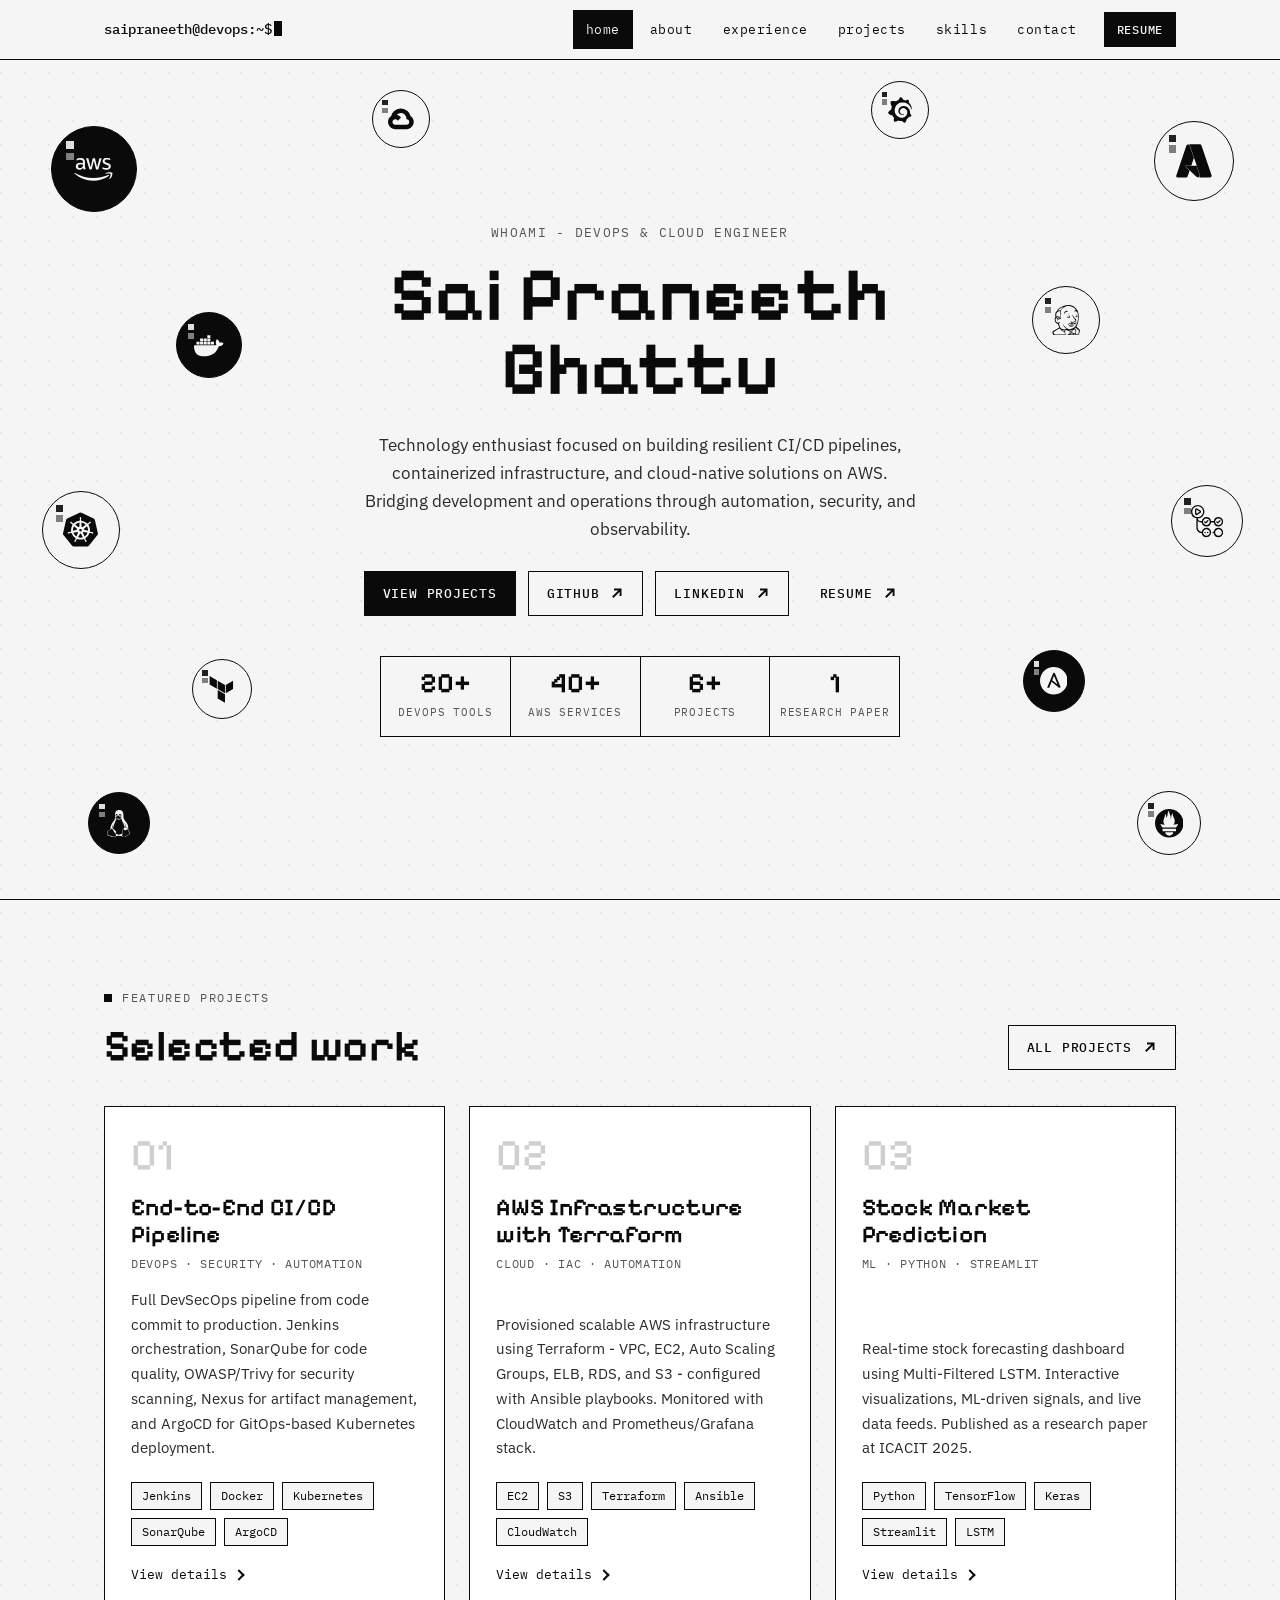
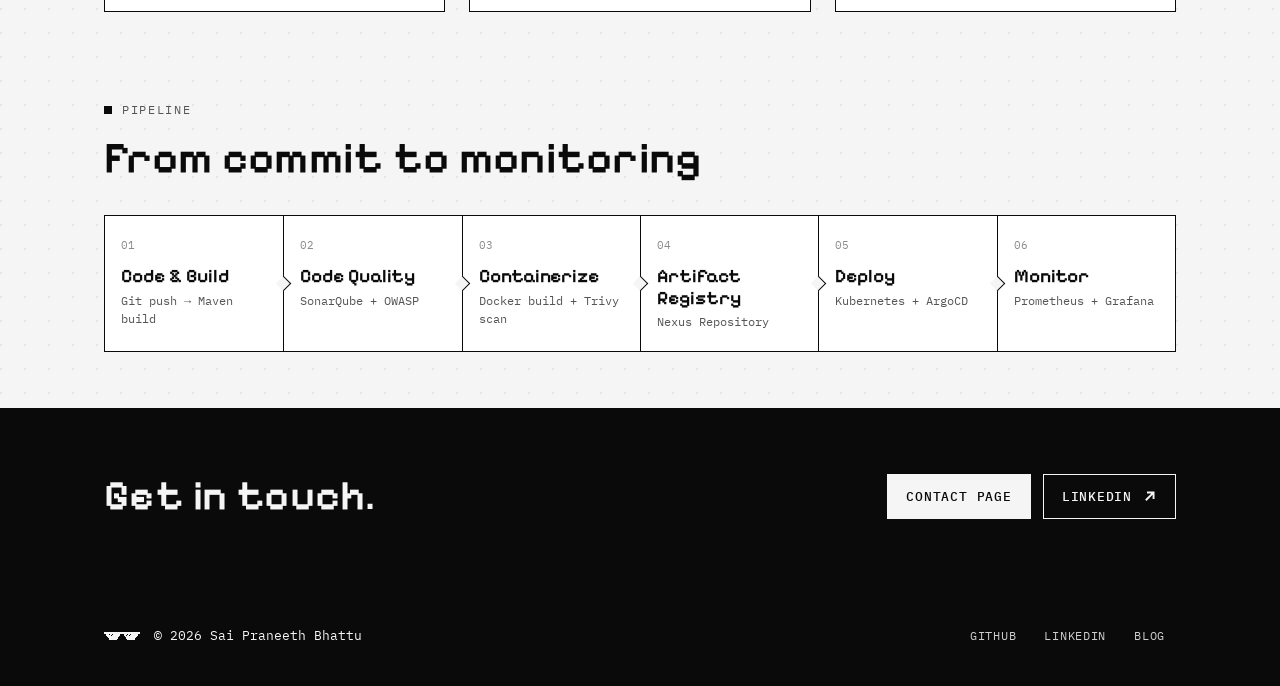
==== commit 7ac1d10c: "Add files via upload" ====
--- a/index.html
+++ b/index.html
@@ -93,7 +93,7 @@
         <span class="more">View details</span>
       </a>
       <a class="card card--hover feature" href="projects.html#ml">
-        <span class="idx">07</span>
+        <span class="idx">03</span>
         <h3>Stock Market Prediction</h3>
         <p class="kind">ML · Python · Streamlit</p>
         <p>Real-time stock forecasting dashboard using Multi-Filtered LSTM. Interactive visualizations, ML-driven signals, and live data feeds. Published as a research paper at ICACIT 2025.</p>
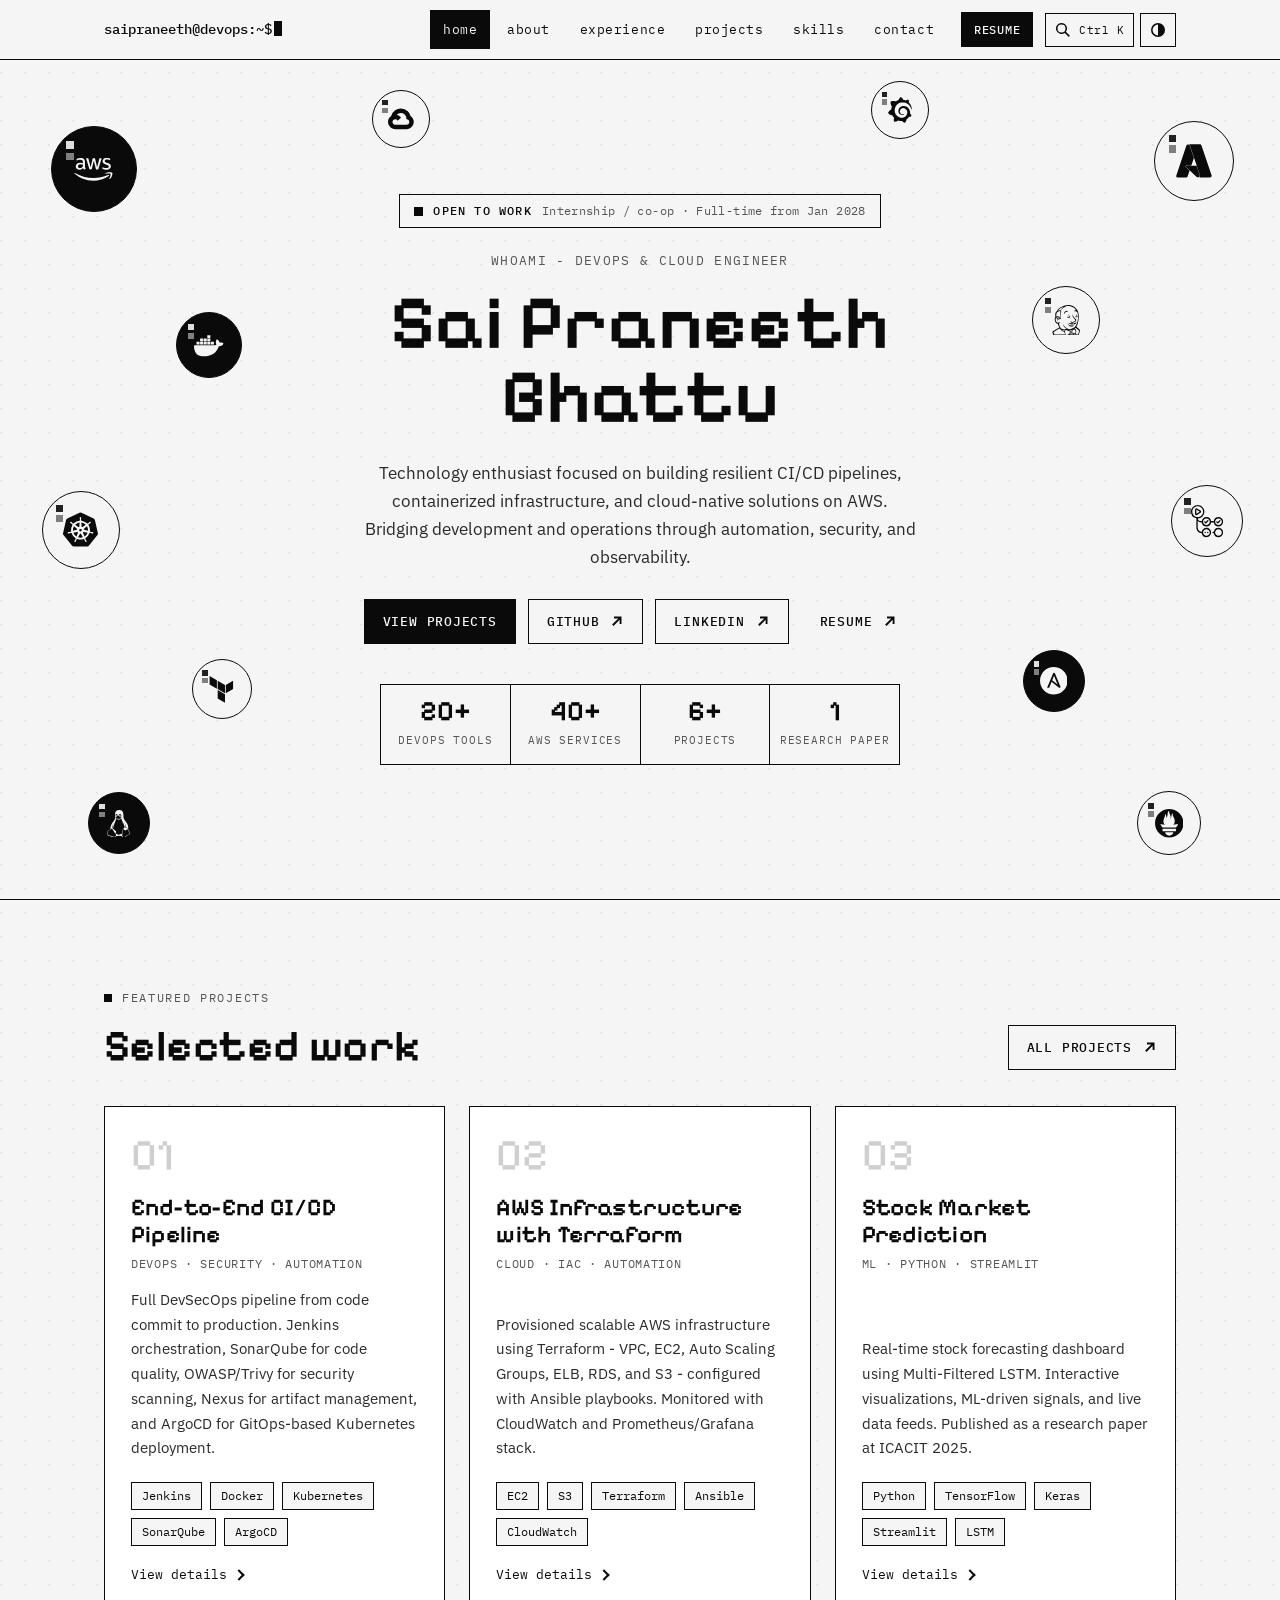
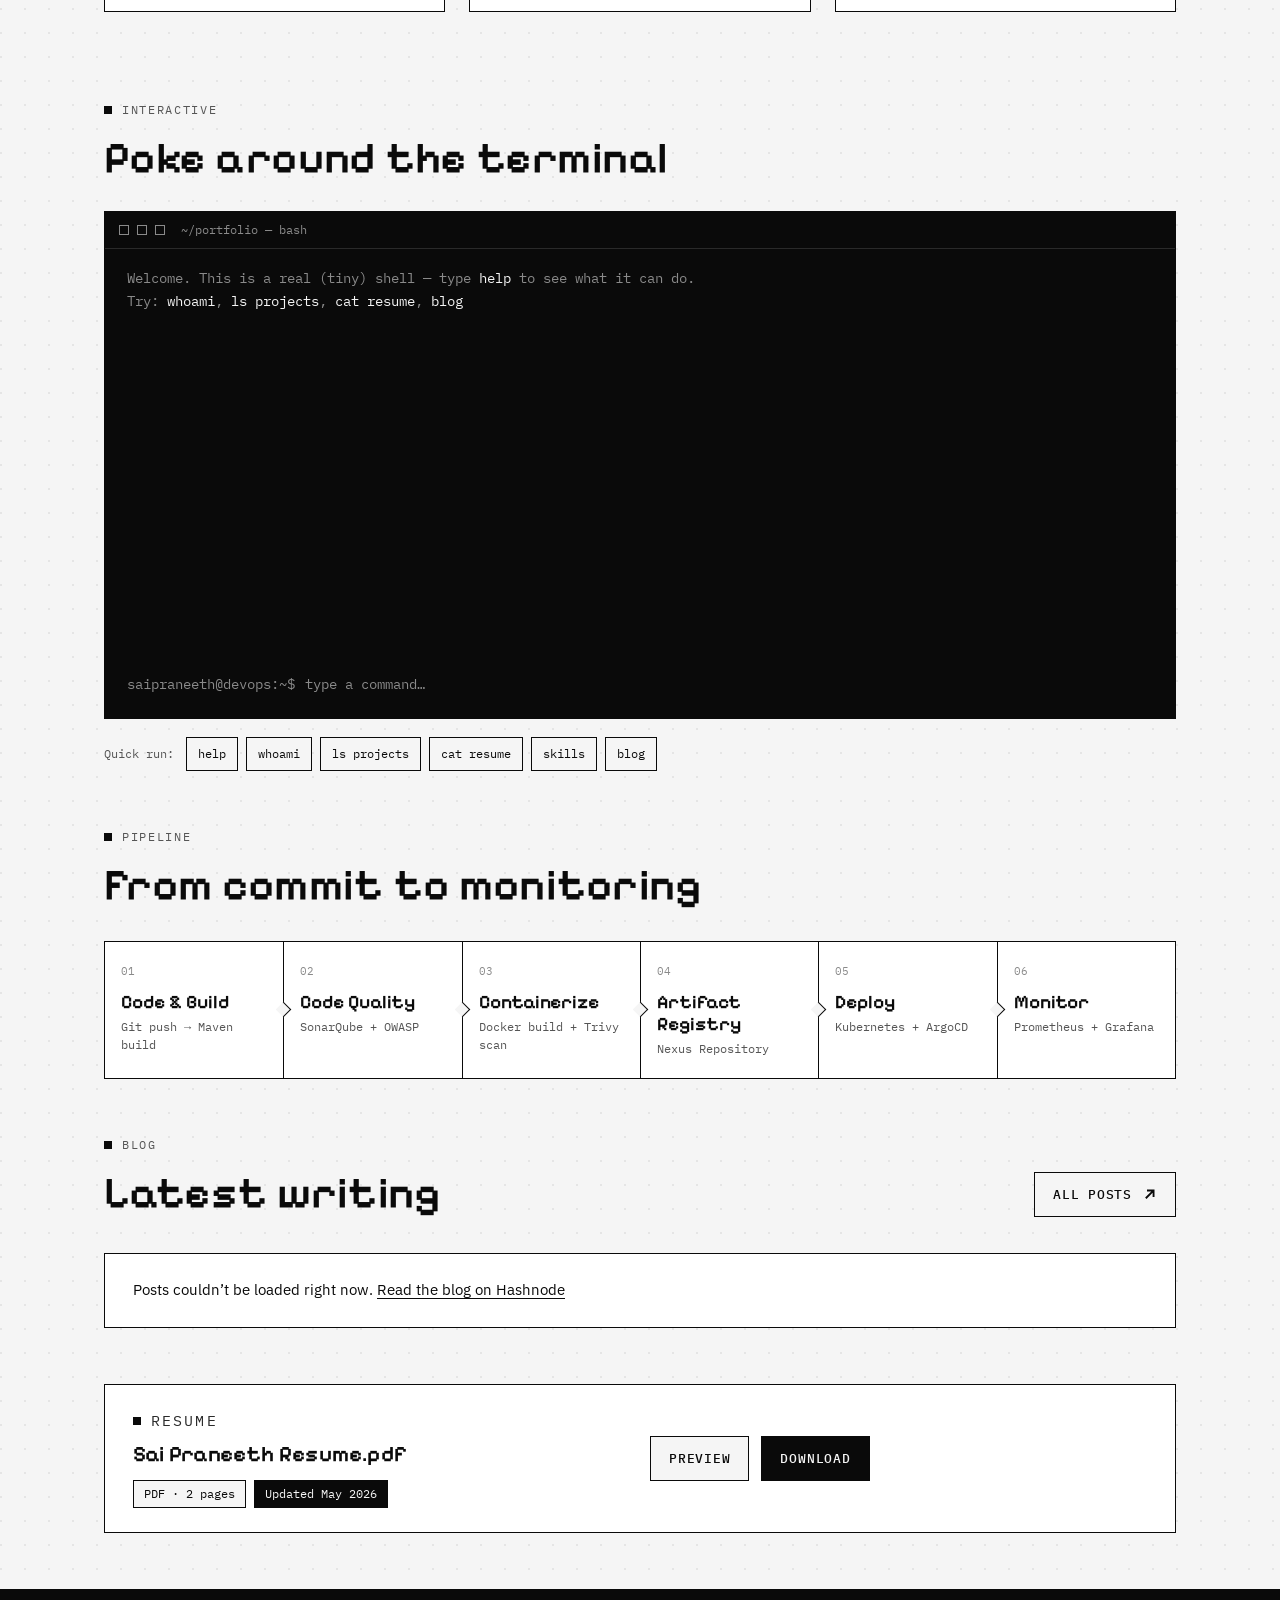
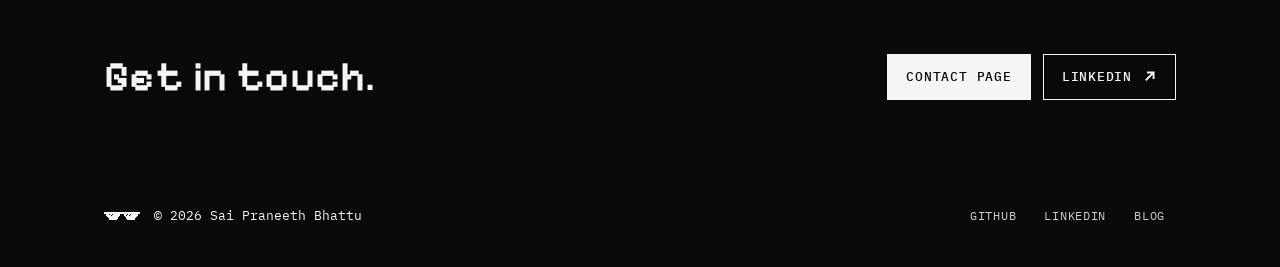
==== commit afab8ff7: "Add files via upload" ====
--- a/index.html
+++ b/index.html
@@ -6,13 +6,22 @@
 <title>Sai Praneeth Bhattu | DevOps &amp; Cloud Engineer</title>
 <meta name="description" content="Portfolio of Sai Praneeth Bhattu - DevOps Engineer &amp; Cloud Practitioner. AWS, Kubernetes, Jenkins, Docker, Terraform and more.">
 <meta name="theme-color" content="#0a0a0a">
+<script>try{var t=localStorage.getItem("theme");if(t==="dark"||t==="light")document.documentElement.setAttribute("data-theme",t)}catch(e){}</script>
 <link rel="canonical" href="https://saipraneethbhattu.me/">
 <meta property="og:title" content="Sai Praneeth Bhattu | DevOps &amp; Cloud Engineer">
 <meta property="og:description" content="Portfolio of Sai Praneeth Bhattu - DevOps Engineer &amp; Cloud Practitioner. AWS, Kubernetes, Jenkins, Docker, Terraform and more.">
 <meta property="og:type" content="website">
 <meta property="og:url" content="https://saipraneethbhattu.me/">
+<meta property="og:site_name" content="Sai Praneeth Bhattu">
+<meta property="og:image" content="https://saipraneethbhattu.me/assets/img/og.png">
+<meta property="og:image:width" content="1200">
+<meta property="og:image:height" content="630">
+<meta property="og:image:alt" content="Sai Praneeth Bhattu - DevOps & Cloud Engineer portfolio">
+<meta name="twitter:card" content="summary_large_image">
+<meta name="twitter:image" content="https://saipraneethbhattu.me/assets/img/og.png">
 <link rel="icon" href="favicon.svg" type="image/svg+xml">
 <link rel="icon" href="favicon.ico" sizes="any">
+<link rel="apple-touch-icon" href="apple-touch-icon.png">
 <link rel="preload" href="assets/fonts/pixelify-sans-latin-600-normal.woff2" as="font" type="font/woff2" crossorigin>
 <link rel="stylesheet" href="assets/css/style.css">
 <script type="application/ld+json">{"@context": "https://schema.org", "@type": "Person", "name": "Sai Praneeth Bhattu", "jobTitle": "DevOps & Cloud Engineer", "url": "https://saipraneethbhattu.me/", "sameAs": ["https://github.com/Bhattu-Sai-Praneeth", "https://www.linkedin.com/in/saipraneethbhattu", "https://saipraneethbhattu.hashnode.dev/"]}</script>
@@ -28,6 +37,10 @@
     <nav class="nav-links" id="navLinks" aria-label="Primary">
       <a class="nav-link" href="index.html" aria-current="page">home</a><a class="nav-link" href="about.html">about</a><a class="nav-link" href="experience.html">experience</a><a class="nav-link" href="projects.html">projects</a><a class="nav-link" href="skills.html">skills</a><a class="nav-link" href="contact.html">contact</a>
       <a class="btn btn--solid btn--sm" href="Sai%20Praneeth%20Resume.pdf" target="_blank" rel="noopener">Resume</a>
+      <div class="nav-tools">
+        <button type="button" class="icon-btn" id="paletteBtn" aria-label="Open command palette" aria-haspopup="dialog" title="Command palette"><svg viewBox="0 0 16 16" aria-hidden="true"><path d="M6.5 1a5.5 5.5 0 0 1 4.4 8.8l4 4-1.1 1.1-4-4A5.5 5.5 0 1 1 6.5 1zm0 1.5a4 4 0 1 0 0 8 4 4 0 0 0 0-8z"/></svg><span class="lbl">Search</span><span class="kbd-hint">Ctrl K</span></button>
+        <button type="button" class="icon-btn" id="themeToggle" aria-label="Switch to dark theme" title="Switch to dark theme"><svg viewBox="0 0 16 16" aria-hidden="true"><circle cx="8" cy="8" r="6.2" fill="none" stroke="currentColor" stroke-width="1.6"/><path d="M8 1.8a6.2 6.2 0 0 1 0 12.4z"/></svg><span class="lbl">Theme</span></button>
+      </div>
     </nav>
   </div>
 </header>
@@ -48,6 +61,8 @@
       <div class="bubble" style="--x:70%;--y:6%;--s:58px;--mx:51%;--my:calc(100% - 112px);--ms:48px;--d:9s;--dl:-3s;--fx:7px;--fy:10px"><a class="orb" href="skills.html" aria-label="Grafana - see skills"><svg viewBox="0 0 24 24" aria-hidden="true" ><path d="M23.02 10.59a8.578 8.578 0 0 0-.862-3.034 8.911 8.911 0 0 0-1.789-2.445c.337-1.342-.413-2.505-.413-2.505-1.292-.08-2.113.4-2.416.62-.052-.02-.102-.044-.154-.064-.22-.089-.446-.172-.677-.247-.231-.073-.47-.14-.711-.197a9.867 9.867 0 0 0-.875-.161C14.557.753 12.94 0 12.94 0c-1.804 1.145-2.147 2.744-2.147 2.744l-.018.093c-.098.029-.2.057-.298.088-.138.042-.275.094-.413.143-.138.055-.275.107-.41.166a8.869 8.869 0 0 0-1.557.87l-.063-.029c-2.497-.955-4.716.195-4.716.195-.203 2.658.996 4.33 1.235 4.636a11.608 11.608 0 0 0-.607 2.635C1.636 12.677.953 15.014.953 15.014c1.926 2.214 4.171 2.351 4.171 2.351.003-.002.006-.002.006-.005.285.509.615.994.986 1.446.156.19.32.371.488.548-.704 2.009.099 3.68.099 3.68 2.144.08 3.553-.937 3.849-1.173a9.784 9.784 0 0 0 3.164.501h.08l.055-.003.107-.002.103-.005.003.002c1.01 1.44 2.788 1.646 2.788 1.646 1.264-1.332 1.337-2.653 1.337-2.94v-.058c0-.02-.003-.039-.003-.06.265-.187.52-.387.758-.6a7.875 7.875 0 0 0 1.415-1.7c1.43.083 2.437-.885 2.437-.885-.236-1.49-1.085-2.216-1.264-2.354l-.018-.013-.016-.013a.217.217 0 0 1-.031-.02c.008-.092.016-.18.02-.27.011-.162.016-.323.016-.48v-.253l-.005-.098-.008-.135a1.891 1.891 0 0 0-.01-.13c-.003-.042-.008-.083-.013-.125l-.016-.124-.018-.122a6.215 6.215 0 0 0-2.032-3.73 6.015 6.015 0 0 0-3.222-1.46 6.292 6.292 0 0 0-.85-.048l-.107.002h-.063l-.044.003-.104.008a4.777 4.777 0 0 0-3.335 1.695c-.332.4-.592.84-.768 1.297a4.594 4.594 0 0 0-.312 1.817l.003.091c.005.055.007.11.013.164a3.615 3.615 0 0 0 .698 1.82 3.53 3.53 0 0 0 1.827 1.282c.33.098.66.14.971.137.039 0 .078 0 .114-.002l.063-.003c.02 0 .041-.003.062-.003.034-.002.065-.007.099-.01.007 0 .018-.003.028-.003l.031-.005.06-.008a1.18 1.18 0 0 0 .112-.02c.036-.008.072-.013.109-.024a2.634 2.634 0 0 0 .914-.415c.028-.02.056-.041.085-.065a.248.248 0 0 0 .039-.35.244.244 0 0 0-.309-.06l-.078.042c-.09.044-.184.083-.283.116a2.476 2.476 0 0 1-.475.096c-.028.003-.054.006-.083.006l-.083.002c-.026 0-.054 0-.08-.002l-.102-.006h-.012l-.024.006c-.016-.003-.031-.003-.044-.006-.031-.002-.06-.007-.091-.01a2.59 2.59 0 0 1-.724-.213 2.557 2.557 0 0 1-.667-.438 2.52 2.52 0 0 1-.805-1.475 2.306 2.306 0 0 1-.029-.444l.006-.122v-.023l.002-.031c.003-.021.003-.04.005-.06a3.163 3.163 0 0 1 1.352-2.29 3.12 3.12 0 0 1 .937-.43 2.946 2.946 0 0 1 .776-.101h.06l.07.002.045.003h.026l.07.005a4.041 4.041 0 0 1 1.635.49 3.94 3.94 0 0 1 1.602 1.662 3.77 3.77 0 0 1 .397 1.414l.005.076.003.075c.002.026.002.05.002.075 0 .024.003.052 0 .07v.065l-.002.073-.008.174a6.195 6.195 0 0 1-.08.639 5.1 5.1 0 0 1-.267.927 5.31 5.31 0 0 1-.624 1.13 5.052 5.052 0 0 1-3.237 2.014 4.82 4.82 0 0 1-.649.066l-.039.003h-.287a6.607 6.607 0 0 1-1.716-.265 6.776 6.776 0 0 1-3.4-2.274 6.75 6.75 0 0 1-.746-1.15 6.616 6.616 0 0 1-.714-2.596l-.005-.083-.002-.02v-.056l-.003-.073v-.096l-.003-.104v-.07l.003-.163c.008-.22.026-.45.054-.678a8.707 8.707 0 0 1 .28-1.355c.128-.444.286-.872.473-1.277a7.04 7.04 0 0 1 1.456-2.1 5.925 5.925 0 0 1 .953-.763c.169-.111.343-.213.524-.306.089-.05.182-.091.273-.135.047-.02.093-.042.138-.062a7.177 7.177 0 0 1 .714-.267l.145-.045c.049-.015.098-.026.148-.041.098-.029.197-.052.296-.076.049-.013.1-.02.15-.033l.15-.032.151-.028.076-.013.075-.01.153-.024c.057-.01.114-.013.171-.023l.169-.021c.036-.003.073-.008.106-.01l.073-.008.036-.003.042-.002c.057-.003.114-.008.171-.01l.086-.006h.023l.037-.003.145-.007a7.999 7.999 0 0 1 1.708.125 7.917 7.917 0 0 1 2.048.68 8.253 8.253 0 0 1 1.672 1.09l.09.077.089.078c.06.052.114.107.171.159.057.052.112.106.166.16.052.055.107.107.159.164a8.671 8.671 0 0 1 1.41 1.978c.012.026.028.052.04.078l.04.078.075.156c.023.051.05.1.07.153l.065.15a8.848 8.848 0 0 1 .45 1.34.19.19 0 0 0 .201.142.186.186 0 0 0 .172-.184c.01-.246.002-.532-.024-.856z"/></svg></a><span class="tip" aria-hidden="true">Grafana</span></div>
   </div>
   <div class="hero-inner">
+    <!-- Open-to-work badge: edit the text below when your availability changes -->
+    <a class="status-pill" href="contact.html" aria-label="Open to work: internships, co-op and full-time roles. Full-time from January 2028. Get in touch."><i class="dot" aria-hidden="true"></i><b>Open to work</b><span>Internship / co-op &middot; Full-time from Jan 2028</span></a>
     <p class="eyebrow">whoami - DevOps &amp; Cloud Engineer</p>
     <h1 id="name"><span>Sai Praneeth</span><span>Bhattu</span></h1>
     <p class="desc">Technology enthusiast focused on building resilient CI/CD pipelines, containerized infrastructure, and cloud-native solutions on AWS. Bridging development and operations through automation, security, and observability.</p>
@@ -104,6 +119,31 @@
   </div>
 </section>
 
+<section class="section section--tight" id="terminal-section" style="padding-top:0" hidden>
+  <div class="wrap">
+    <p class="label">interactive</p>
+    <h2 class="h2" style="margin-bottom:28px">Poke around the terminal</h2>
+    <div class="terminal term" id="term">
+      <div class="bar"><i></i><i></i><i></i><span>~/portfolio &mdash; bash</span></div>
+      <div class="body">
+        <div class="term-out" role="log" aria-live="polite" aria-label="Terminal output" tabindex="0"></div>
+        <form class="term-form" autocomplete="off">
+          <label for="termInput"><span class="pfull">saipraneeth@devops:~$</span><span class="pshort">~$</span></label>
+          <input id="termInput" type="text" spellcheck="false" autocapitalize="off" autocomplete="off" autocorrect="off" enterkeyhint="send" placeholder="type a command&hellip;">
+        </form>
+      </div>
+    </div>
+    <div class="term-hints"><small>Quick run:</small>
+      <button type="button" data-cmd="help">help</button>
+      <button type="button" data-cmd="whoami">whoami</button>
+      <button type="button" data-cmd="ls projects">ls projects</button>
+      <button type="button" data-cmd="cat resume">cat resume</button>
+      <button type="button" data-cmd="skills">skills</button>
+      <button type="button" data-cmd="blog">blog</button>
+    </div>
+  </div>
+</section>
+
 <section class="section section--tight" style="padding-top:0">
   <div class="wrap">
     <p class="label">pipeline</p>
@@ -119,6 +159,44 @@
   </div>
 </section>
 
+<section class="section section--tight" style="padding-top:0" aria-labelledby="blog-h">
+  <div class="wrap">
+    <div class="feature-head">
+      <div>
+        <p class="label">blog</p>
+        <h2 class="h2" id="blog-h">Latest writing</h2>
+      </div>
+      <a class="btn" href="https://saipraneethbhattu.hashnode.dev/" target="_blank" rel="noopener">All posts <svg viewBox="0 0 12 12" aria-hidden="true"><path d="M4 2h6v6H8.5V4.6L3.6 9.5 2.5 8.4 7.4 3.5H4z"/></svg></a>
+    </div>
+    <div class="blog-grid is-loading" id="blogGrid" aria-live="polite">
+      <div class="card post is-loading" aria-hidden="true"><div class="meta">&nbsp;</div><h3>&nbsp;</h3><p>&nbsp;</p></div>
+      <div class="card post is-loading" aria-hidden="true"><div class="meta">&nbsp;</div><h3>&nbsp;</h3><p>&nbsp;</p></div>
+      <div class="card post is-loading" aria-hidden="true"><div class="meta">&nbsp;</div><h3>&nbsp;</h3><p>&nbsp;</p></div>
+      <noscript><div class="card blog-note" style="grid-column:1/-1"><a href="https://saipraneethbhattu.hashnode.dev/" target="_blank" rel="noopener">Read the blog on Hashnode</a></div></noscript>
+    </div>
+  </div>
+</section>
+
+<section class="section section--tight" style="padding-top:0" aria-labelledby="resume-h">
+  <div class="wrap">
+    <div class="card strip">
+      <div>
+        <p class="label" style="margin-bottom:8px">resume</p>
+        <h3 id="resume-h">Sai Praneeth Resume.pdf</h3>
+        <div class="resume-meta">
+          <span class="chip">PDF &middot; 2 pages</span>
+          <!-- update the date below whenever you replace the PDF -->
+          <span class="chip chip--solid">Updated <time datetime="2026-05-20">May 2026</time></span>
+        </div>
+      </div>
+      <div class="resume-actions">
+        <button type="button" class="btn" id="resumePreview">Preview</button>
+        <a class="btn btn--solid" href="Sai%20Praneeth%20Resume.pdf" download="Sai Praneeth Bhattu - Resume.pdf">Download</a>
+      </div>
+    </div>
+  </div>
+</section>
+
 <section class="cta-band">
   <div class="wrap">
     <h2>Get in touch.</h2>
@@ -140,5 +218,6 @@
   </div>
 </footer>
 <script src="assets/js/main.js"></script>
+<script src="assets/js/home.js"></script>
 </body>
 </html>
--- a/assets/css/style.css
+++ b/assets/css/style.css
@@ -434,3 +434,147 @@
 .strip > div{min-width:0;flex:1 1 260px}
 .strip h3{overflow-wrap:anywhere}
 .hero h1{margin-bottom:24px}
+
+/* ==========================================================================
+   Additions: dark theme, nav tools, status pill, command palette, terminal,
+   blog feed, resume preview
+   ========================================================================== */
+
+/* terminal colours stay dark in both themes */
+:root{--t-bg:#0a0a0a;--t-fg:#f5f5f5;--t-dim:#8a8a8a;--t-line:#2a2a2a;--t-edge:#0a0a0a}
+.terminal{background:var(--t-bg);color:var(--t-fg);border-color:var(--t-edge)}
+.terminal .bar{border-bottom-color:var(--t-line);color:var(--t-dim)}
+.terminal .bar i{border-color:var(--t-dim)}
+.terminal .p,.terminal .k,.terminal .c{color:var(--t-dim)}
+.terminal .cur{background:var(--t-fg)}
+
+/* ------------------------------ dark theme ------------------------------- */
+html[data-theme="dark"]{
+  color-scheme:dark;
+  --ink:#f2f2f2;--paper:#0d0d0d;--white:#171717;
+  --g1:#1e1e1e;--g2:#3c3c3c;--g3:#7a7a7a;--g4:#a6a6a6;--g5:#cfcfcf;
+  --t-bg:#000;--t-fg:#f2f2f2;--t-dim:#8a8a8a;--t-line:#2e2e2e;--t-edge:#3c3c3c;
+}
+html[data-theme="dark"] body{background-image:url("data:image/svg+xml,%3Csvg xmlns='http://www.w3.org/2000/svg' width='24' height='24'%3E%3Crect width='2' height='2' x='0' y='0' fill='%23ffffff' fill-opacity='.06'/%3E%3C/svg%3E")}
+html[data-theme="dark"] .rule{background-image:url("data:image/svg+xml,%3Csvg xmlns='http://www.w3.org/2000/svg' width='16' height='8'%3E%3Crect width='8' height='8' fill='%23f2f2f2'/%3E%3C/svg%3E")}
+html[data-theme="dark"] .rule--thin{background-image:url("data:image/svg+xml,%3Csvg xmlns='http://www.w3.org/2000/svg' width='8' height='4'%3E%3Crect width='4' height='4' fill='%23f2f2f2'/%3E%3C/svg%3E")}
+html[data-theme="dark"] .paper-card .media img{mix-blend-mode:normal;filter:brightness(.9)}
+html[data-theme="dark"] .proj .media img{filter:brightness(.88)}
+html[data-theme="dark"] ::selection{background:var(--ink);color:var(--paper)}
+
+/* ------------------------------ nav tools -------------------------------- */
+.nav-tools{display:flex;align-items:center;gap:6px;margin-left:8px}
+.icon-btn{
+  display:inline-flex;align-items:center;justify-content:center;gap:8px;
+  min-width:34px;height:34px;padding:0 9px;
+  background:var(--paper);color:var(--ink);border:1px solid var(--ink);border-radius:0;
+  font-family:var(--font-mono);font-size:11px;letter-spacing:.04em;cursor:pointer;
+  transition:transform .12s steps(2),box-shadow .12s steps(2);
+}
+.icon-btn:hover{transform:translate(-2px,-2px);box-shadow:var(--px) var(--px) 0 var(--ink)}
+.icon-btn:active{transform:none;box-shadow:none}
+.icon-btn svg{width:16px;height:16px;fill:currentColor;flex:none}
+.icon-btn .lbl{display:none}
+@media (max-width:860px){
+  .nav-tools{margin:14px 0 0;display:grid;grid-template-columns:1fr 1fr;gap:10px}
+  .icon-btn{height:44px;justify-content:flex-start;padding:0 12px;font-size:12px}
+  .icon-btn .lbl{display:inline}
+  .icon-btn .kbd-hint{margin-left:auto;opacity:.6}
+}
+
+/* ------------------------------ open-to-work pill ------------------------ */
+.status-pill{
+  display:inline-flex;align-items:center;justify-content:center;flex-wrap:wrap;gap:4px 10px;max-width:100%;
+  margin:0 0 22px;padding:7px 14px;
+  background:var(--paper);color:var(--ink);border:1px solid var(--ink);
+  font-family:var(--font-mono);font-size:12px;letter-spacing:.03em;line-height:1.5;text-decoration:none;
+  transition:transform .12s steps(2),box-shadow .12s steps(2);
+}
+.status-pill:hover{transform:translate(-2px,-2px);box-shadow:var(--px) var(--px) 0 var(--ink);text-decoration:none}
+.status-pill .dot{width:9px;height:9px;background:var(--ink);flex:none;animation:blink 1.4s steps(1) infinite}
+.status-pill b{font-weight:500;text-transform:uppercase;letter-spacing:.1em}
+.status-pill span{color:var(--g4)}
+
+/* ------------------------------ interactive terminal --------------------- */
+.term{font-size:13.5px;line-height:1.7}
+.term .body{padding:0}
+.term-out{height:clamp(260px,46vh,420px);overflow:auto;padding:18px 22px 6px;overscroll-behavior:contain}
+.tl{white-space:pre-wrap;overflow-wrap:anywhere;min-height:1.7em}
+.tl a{color:var(--t-fg);text-decoration-thickness:1px}
+.tl .d{color:var(--t-dim)}
+.tl.cmd{color:var(--t-fg)}
+.tl.cmd .d{color:var(--t-dim)}
+.term-form{display:flex;align-items:center;gap:10px;padding:6px 22px 18px}
+.term-form label{color:var(--t-dim);white-space:nowrap;cursor:text}
+.term-form .pshort{display:none}
+.term-form input{flex:1;min-width:0;background:transparent;border:0;outline:0;color:var(--t-fg);font:inherit;caret-color:var(--t-fg);padding:4px 0}
+.term-form input::placeholder{color:var(--t-dim)}
+.term:focus-within{box-shadow:var(--px) var(--px) 0 var(--g3)}
+.term-hints{display:flex;flex-wrap:wrap;align-items:center;gap:8px;margin-top:18px}
+.term-hints small{font-family:var(--font-mono);font-size:12px;color:var(--g4);margin-right:4px}
+.term-hints button{
+  font-family:var(--font-mono);font-size:12px;padding:6px 11px;min-height:34px;cursor:pointer;
+  background:var(--paper);color:var(--ink);border:1px solid var(--ink);border-radius:0;
+  transition:background .1s,color .1s;
+}
+.term-hints button:hover{background:var(--ink);color:var(--paper)}
+@media (max-width:860px){
+  .term-form input{font-size:16px}
+  .term-out,.term-form{padding-left:16px;padding-right:16px}
+}
+@media (max-width:560px){
+  .term-form .pfull{display:none}
+  .term-form .pshort{display:inline}
+}
+
+/* ------------------------------ blog feed -------------------------------- */
+.blog-grid{display:grid;grid-template-columns:repeat(3,1fr);gap:24px}
+.post{display:flex;flex-direction:column;padding:24px;text-decoration:none;min-height:100%}
+.post:hover{text-decoration:none}
+.post time,.post .meta{font-family:var(--font-mono);font-size:12px;color:var(--g4);text-transform:uppercase;letter-spacing:.06em;margin-bottom:12px;display:flex;justify-content:space-between;gap:10px}
+.post h3{font-size:22px;margin-bottom:10px;overflow-wrap:anywhere}
+.post p{color:var(--g5);font-size:15px;flex:1;display:-webkit-box;-webkit-line-clamp:4;-webkit-box-orient:vertical;overflow:hidden}
+.post .more{font-family:var(--font-mono);font-size:13px;display:flex;gap:8px;align-items:center;margin-top:6px}
+.post .more::after{content:"";width:8px;height:8px;border-top:2px solid currentColor;border-right:2px solid currentColor;transform:rotate(45deg);transition:transform .12s steps(2)}
+.post:hover .more::after{transform:translateX(4px) rotate(45deg)}
+.post.is-loading{pointer-events:none}
+.post.is-loading h3,.post.is-loading p{color:var(--g2);background:var(--g2);width:100%;max-width:90%;min-height:1.1em;margin-bottom:12px;animation:blink 1.2s steps(1) infinite}
+.post.is-loading p{min-height:3.4em}
+.blog-note{padding:24px 28px;font-size:15px}
+@media (max-width:1020px){.blog-grid{grid-template-columns:1fr 1fr}}
+@media (max-width:860px){.blog-grid{grid-template-columns:1fr}}
+
+/* ------------------------------ command palette -------------------------- */
+html.pal-open,html.modal-open{overflow:hidden}
+.pal{position:fixed;inset:0;z-index:300;display:flex;align-items:flex-start;justify-content:center;padding:12vh 16px 16px;background:rgba(10,10,10,.55)}
+.pal[hidden]{display:none}
+.pal-box{width:100%;max-width:620px;max-height:70vh;display:flex;flex-direction:column;background:var(--paper);color:var(--ink);border:1px solid var(--ink);box-shadow:8px 8px 0 var(--ink)}
+.pal-input{width:100%;padding:16px 18px;border:0;border-bottom:1px solid var(--ink);background:var(--white);color:var(--ink);font-family:var(--font-mono);font-size:16px;outline:0;border-radius:0}
+.pal-list{margin:0;padding:6px 0;list-style:none;overflow:auto;flex:1}
+.pal-group{padding:12px 18px 4px;font-family:var(--font-mono);font-size:11px;letter-spacing:.12em;text-transform:uppercase;color:var(--g4)}
+.pal-item{display:flex;justify-content:space-between;align-items:baseline;gap:14px;padding:10px 18px;font-family:var(--font-mono);font-size:13px;cursor:pointer}
+.pal-item small{font-size:11px;opacity:.65;white-space:nowrap}
+.pal-item[aria-selected="true"]{background:var(--ink);color:var(--paper)}
+.pal-empty{padding:22px 18px;font-family:var(--font-mono);font-size:13px;color:var(--g4)}
+.pal-foot{display:flex;gap:18px;flex-wrap:wrap;padding:9px 18px;border-top:1px solid var(--ink);font-family:var(--font-mono);font-size:11px;color:var(--g4)}
+.pal-foot kbd{font:inherit;border:1px solid var(--g3);padding:0 5px;margin-right:4px}
+
+/* ------------------------------ resume preview modal --------------------- */
+.modal{position:fixed;inset:0;z-index:310;display:flex;align-items:center;justify-content:center;padding:3vh 3vw;background:rgba(10,10,10,.6)}
+.modal[hidden]{display:none}
+.modal-box{display:flex;flex-direction:column;width:min(960px,100%);height:100%;background:var(--paper);color:var(--ink);border:1px solid var(--ink);box-shadow:8px 8px 0 var(--ink)}
+.modal-bar{display:flex;align-items:center;justify-content:space-between;gap:12px;flex-wrap:wrap;padding:10px 14px;border-bottom:1px solid var(--ink);font-family:var(--font-mono);font-size:13px}
+.modal-bar .actions{display:flex;gap:8px}
+.modal-box iframe{flex:1;width:100%;border:0;background:var(--white)}
+
+/* resume strip */
+.resume-meta{display:flex;flex-wrap:wrap;gap:8px;margin-top:14px}
+.resume-actions{display:flex;flex-wrap:wrap;gap:12px}
+
+/* nav: stay on one line between the mobile breakpoint and ~1100px */
+@media (min-width:861px) and (max-width:1100px){
+  .nav-links a.nav-link{padding:8px 8px}
+  .nav-links .btn{margin-left:6px}
+  .nav-tools{margin-left:4px}
+  .icon-btn .kbd-hint{display:none}
+}
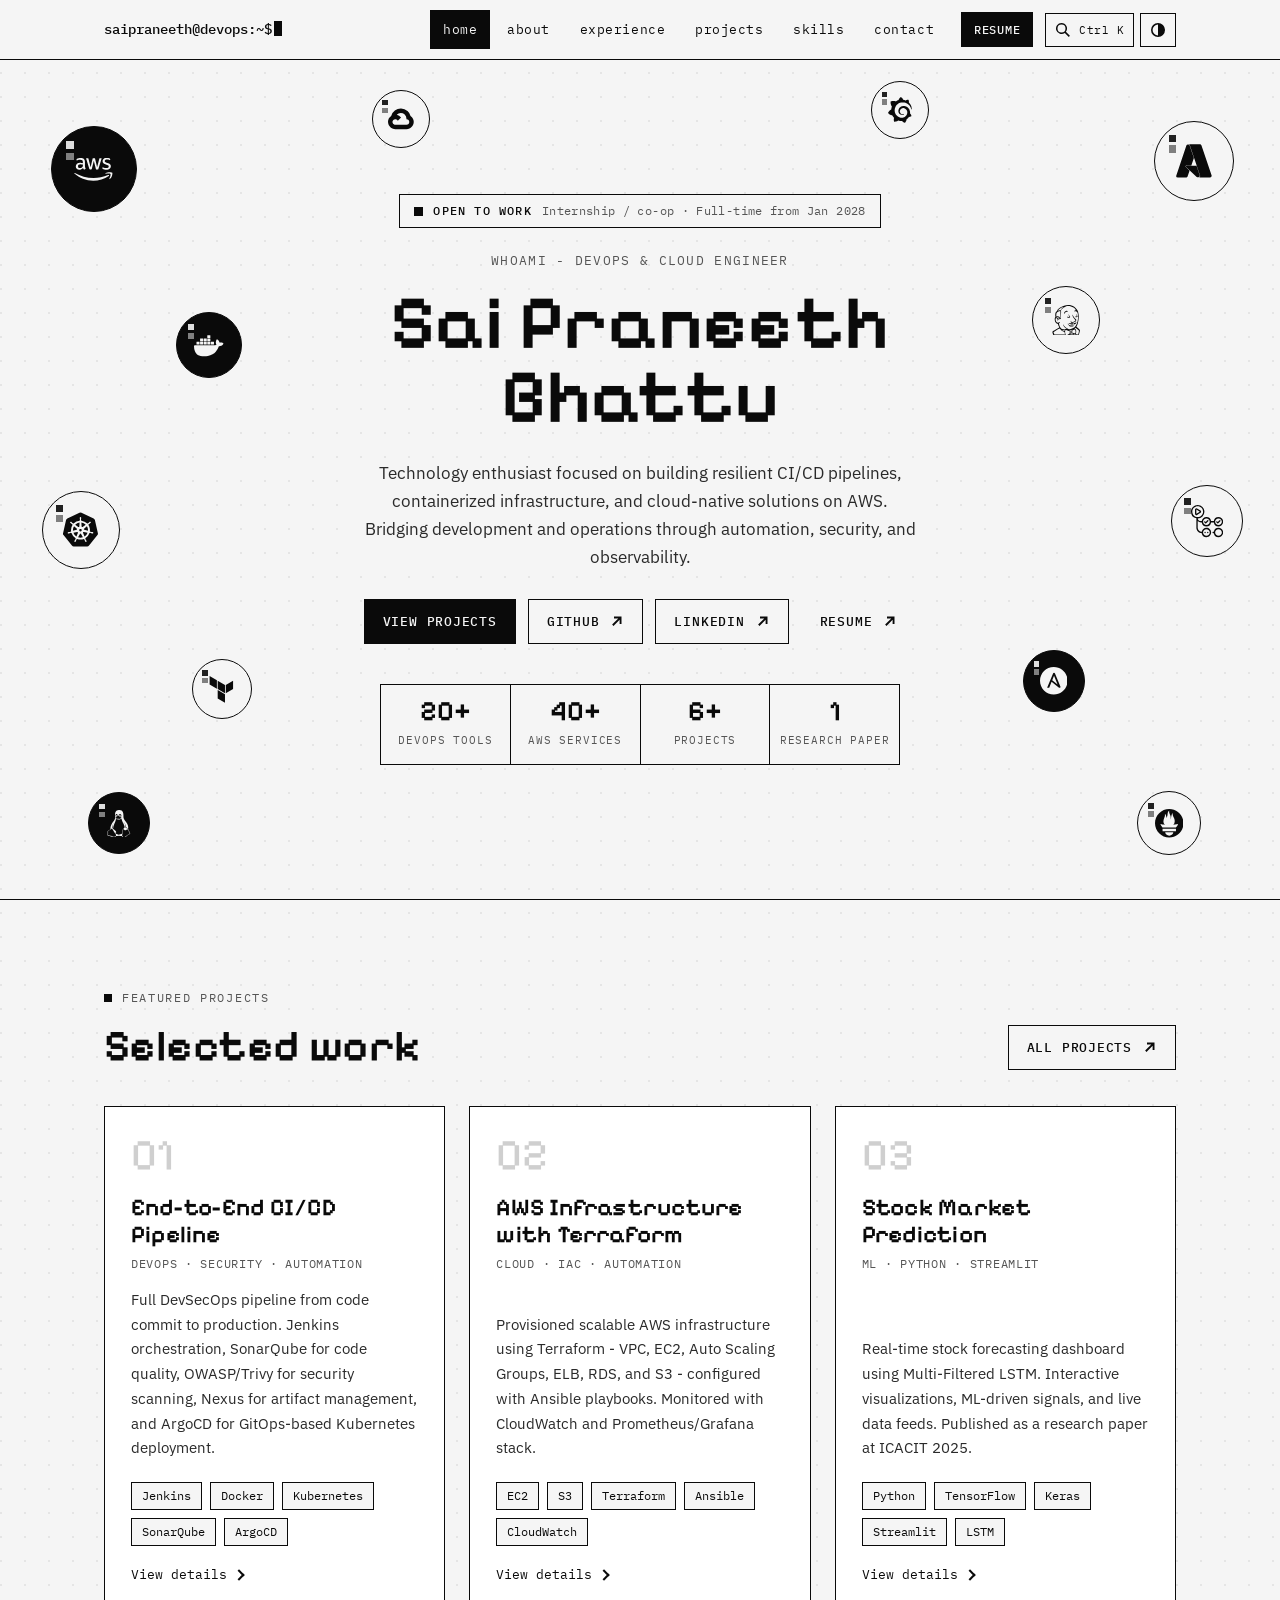
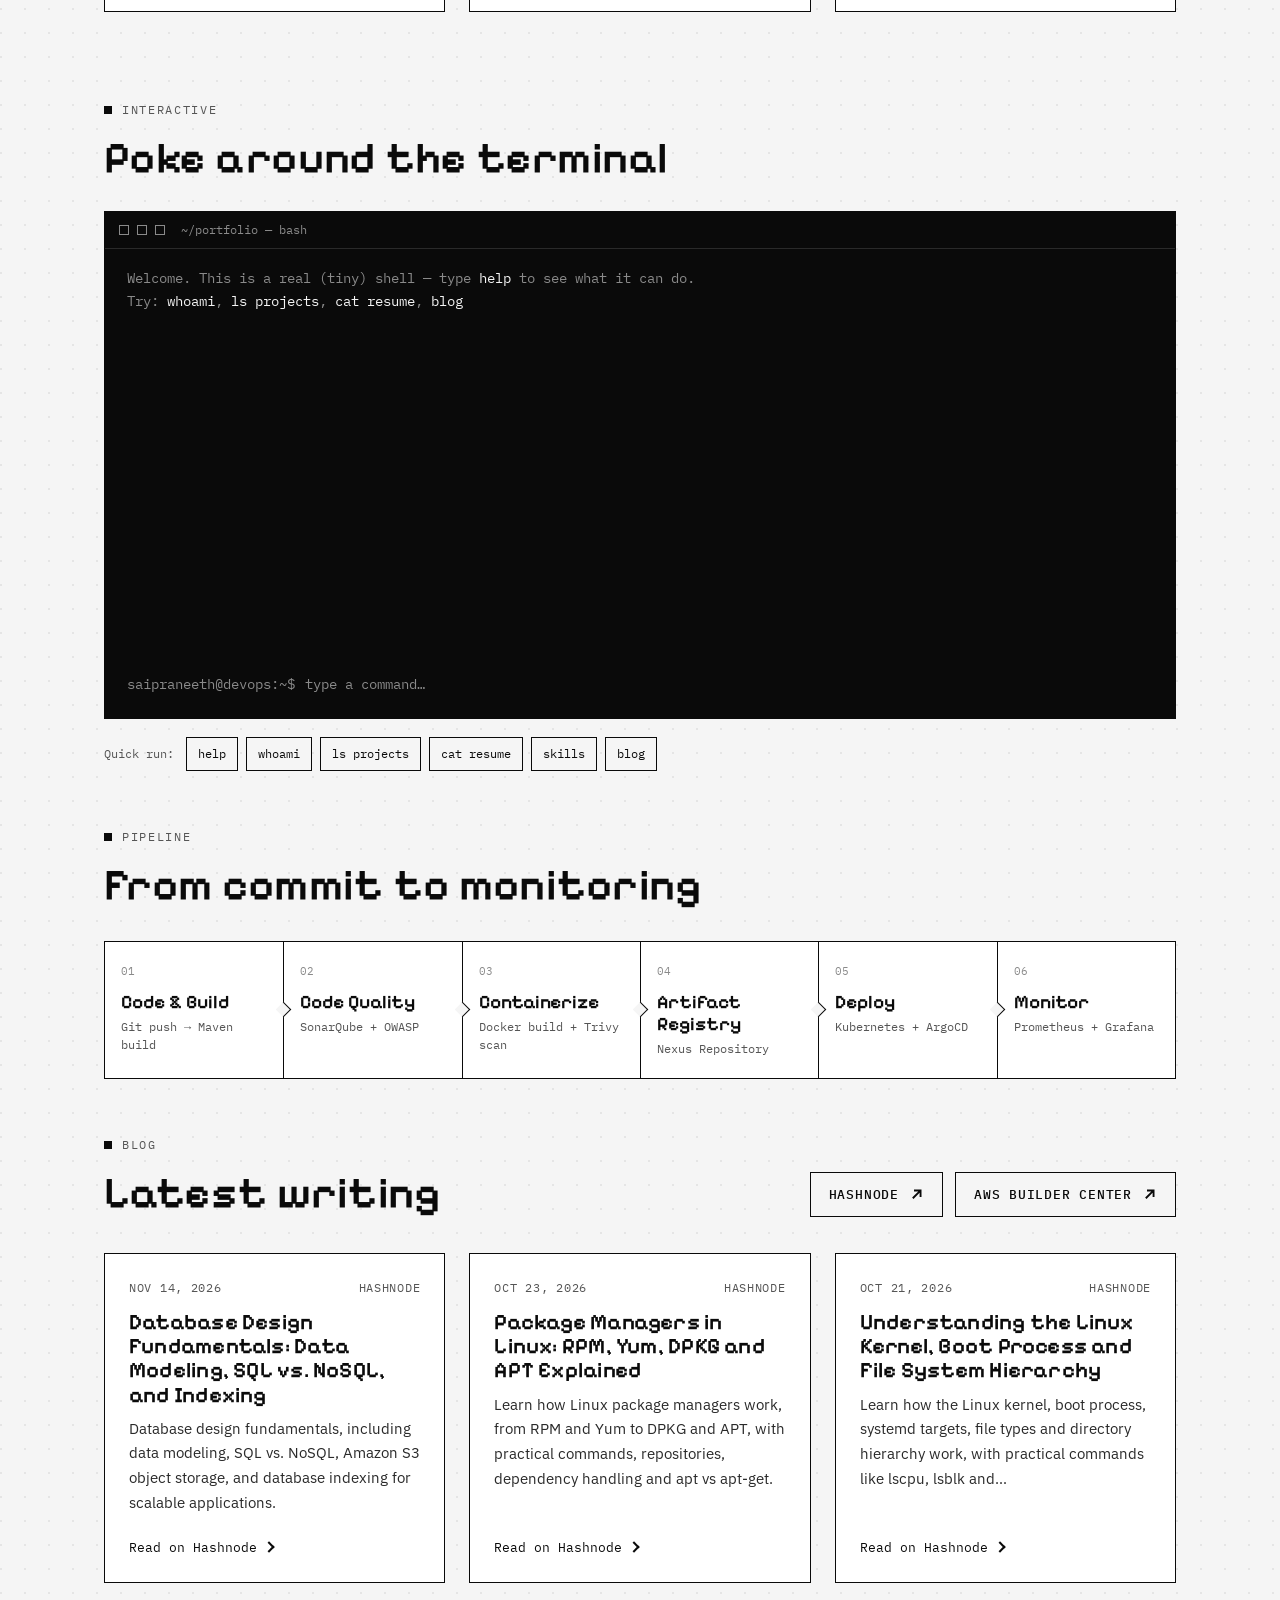
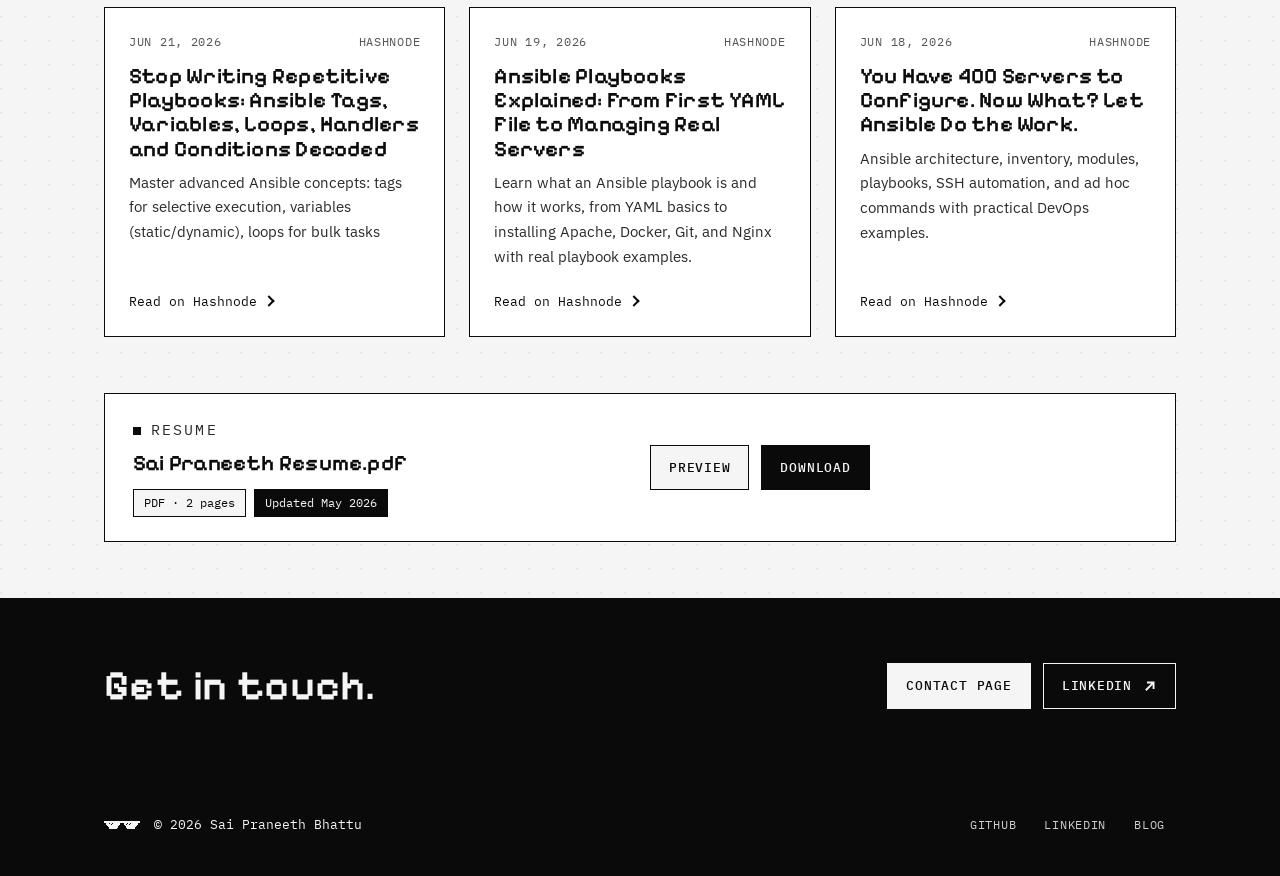
==== commit aaea9fec: "Add files via upload" ====
--- a/index.html
+++ b/index.html
@@ -166,13 +166,16 @@
         <p class="label">blog</p>
         <h2 class="h2" id="blog-h">Latest writing</h2>
       </div>
-      <a class="btn" href="https://saipraneethbhattu.hashnode.dev/" target="_blank" rel="noopener">All posts <svg viewBox="0 0 12 12" aria-hidden="true"><path d="M4 2h6v6H8.5V4.6L3.6 9.5 2.5 8.4 7.4 3.5H4z"/></svg></a>
+      <div class="resume-actions">
+        <a class="btn" href="https://saipraneethbhattu.hashnode.dev/" target="_blank" rel="noopener">Hashnode <svg viewBox="0 0 12 12" aria-hidden="true"><path d="M4 2h6v6H8.5V4.6L3.6 9.5 2.5 8.4 7.4 3.5H4z"/></svg></a>
+        <a class="btn" href="https://builder.aws.com/community/@bhattu" target="_blank" rel="noopener">AWS Builder Center <svg viewBox="0 0 12 12" aria-hidden="true"><path d="M4 2h6v6H8.5V4.6L3.6 9.5 2.5 8.4 7.4 3.5H4z"/></svg></a>
+      </div>
     </div>
     <div class="blog-grid is-loading" id="blogGrid" aria-live="polite">
       <div class="card post is-loading" aria-hidden="true"><div class="meta">&nbsp;</div><h3>&nbsp;</h3><p>&nbsp;</p></div>
       <div class="card post is-loading" aria-hidden="true"><div class="meta">&nbsp;</div><h3>&nbsp;</h3><p>&nbsp;</p></div>
       <div class="card post is-loading" aria-hidden="true"><div class="meta">&nbsp;</div><h3>&nbsp;</h3><p>&nbsp;</p></div>
-      <noscript><div class="card blog-note" style="grid-column:1/-1"><a href="https://saipraneethbhattu.hashnode.dev/" target="_blank" rel="noopener">Read the blog on Hashnode</a></div></noscript>
+      <noscript><div class="card blog-note" style="grid-column:1/-1"><a href="https://saipraneethbhattu.hashnode.dev/" target="_blank" rel="noopener">Read the blog on Hashnode</a> &middot; <a href="https://builder.aws.com/community/@bhattu" target="_blank" rel="noopener">AWS Builder Center</a></div></noscript>
     </div>
   </div>
 </section>
